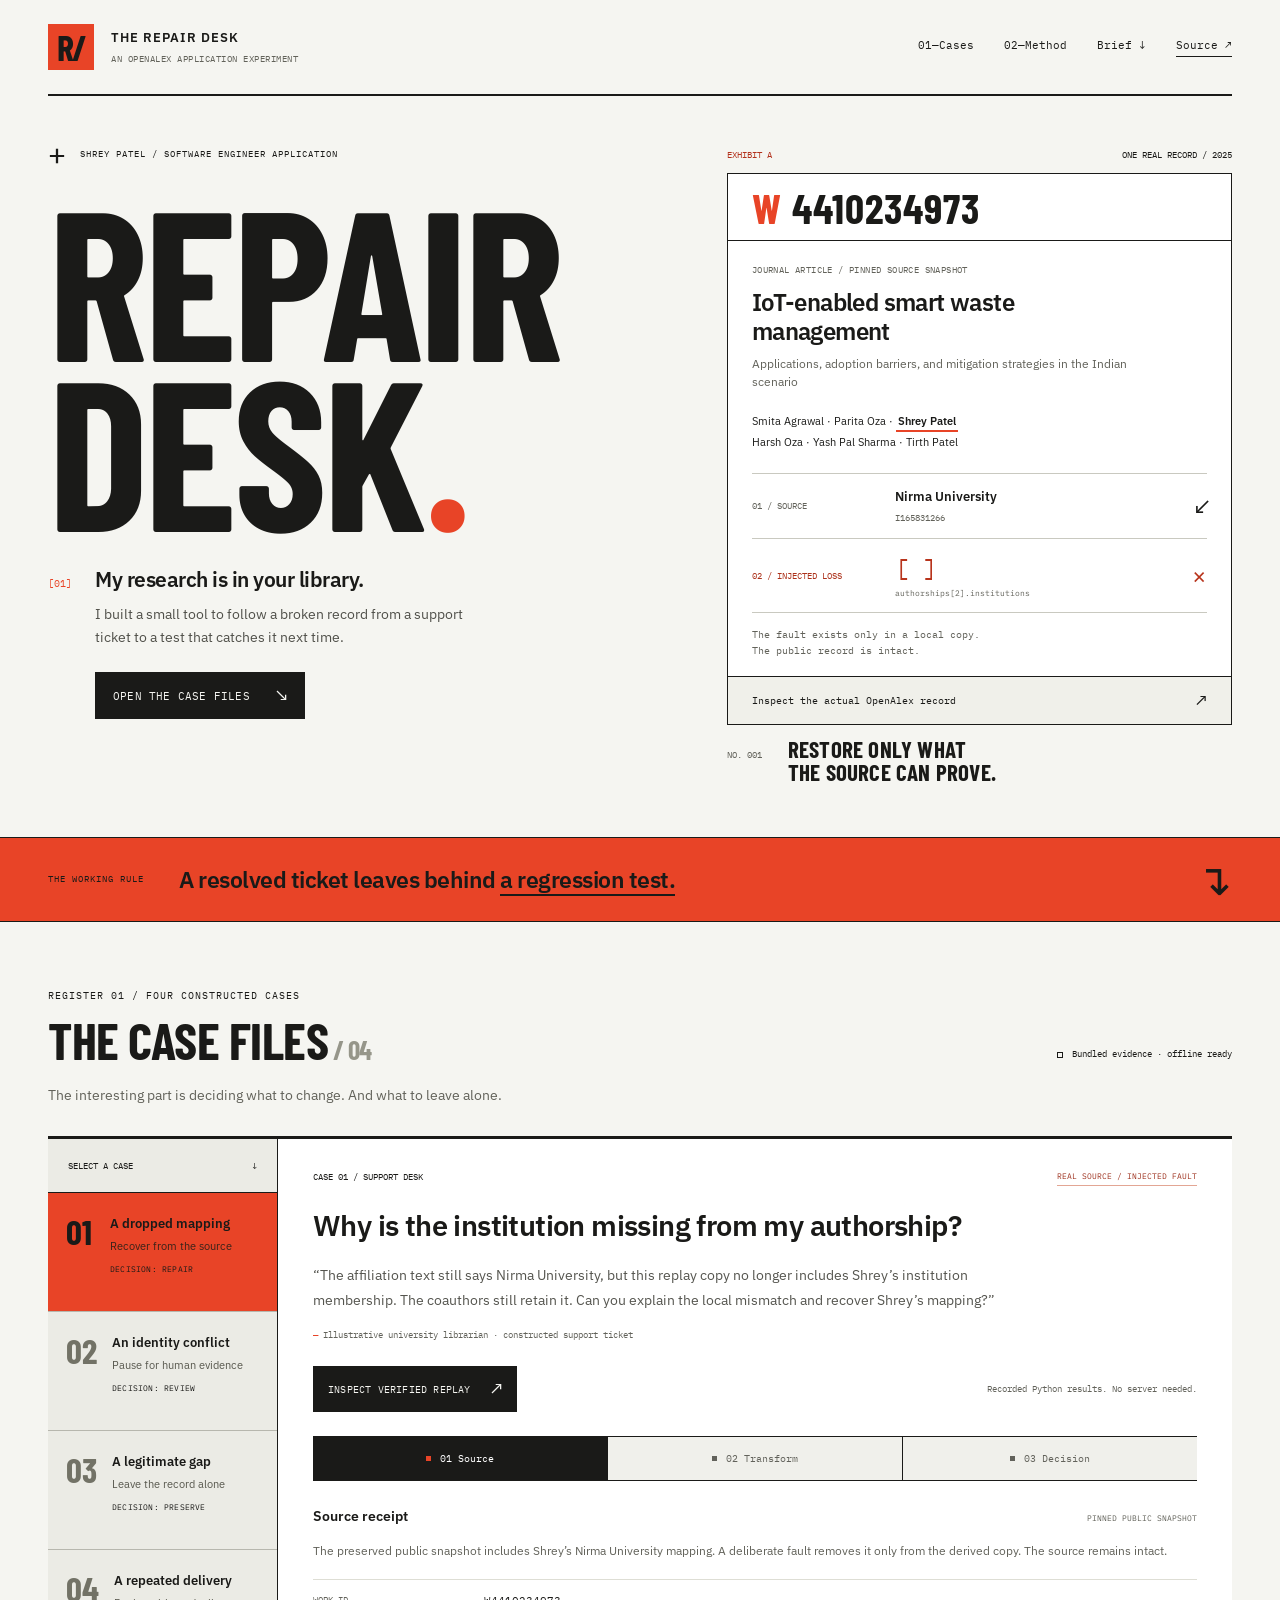
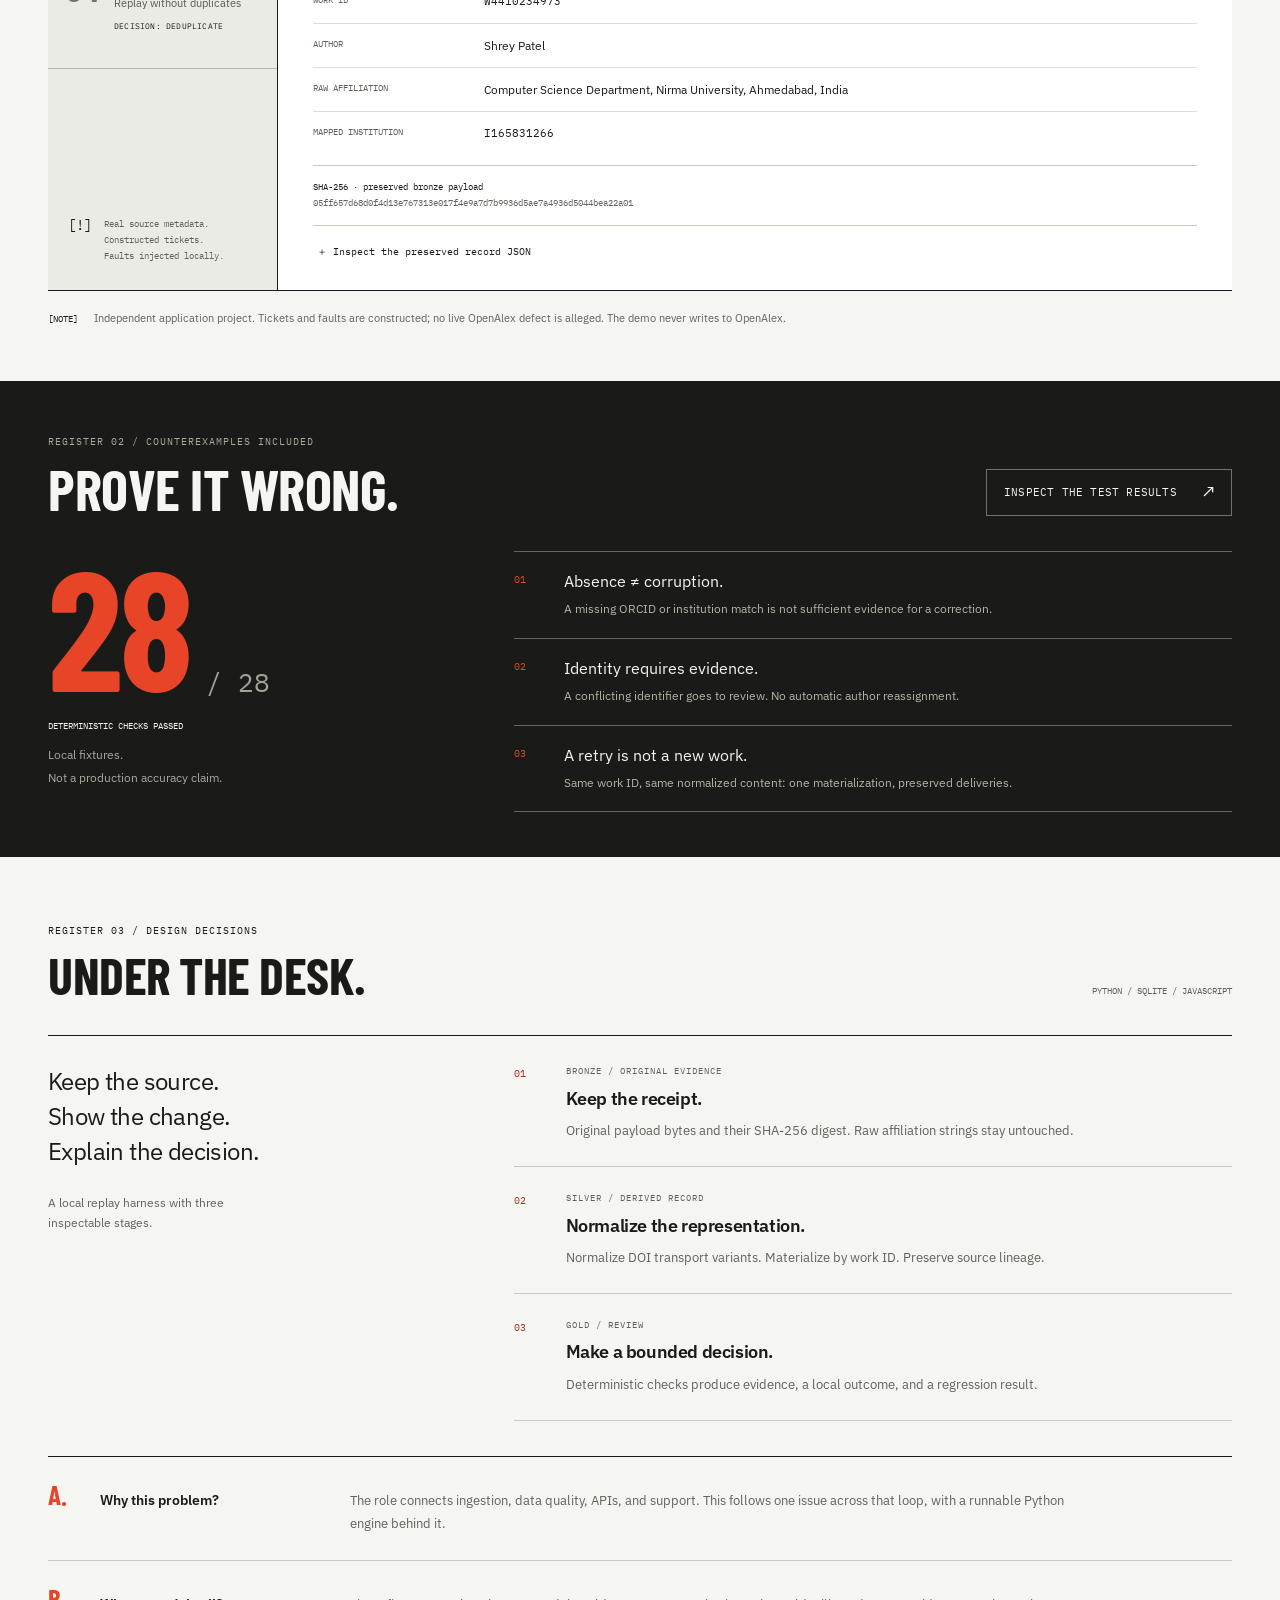
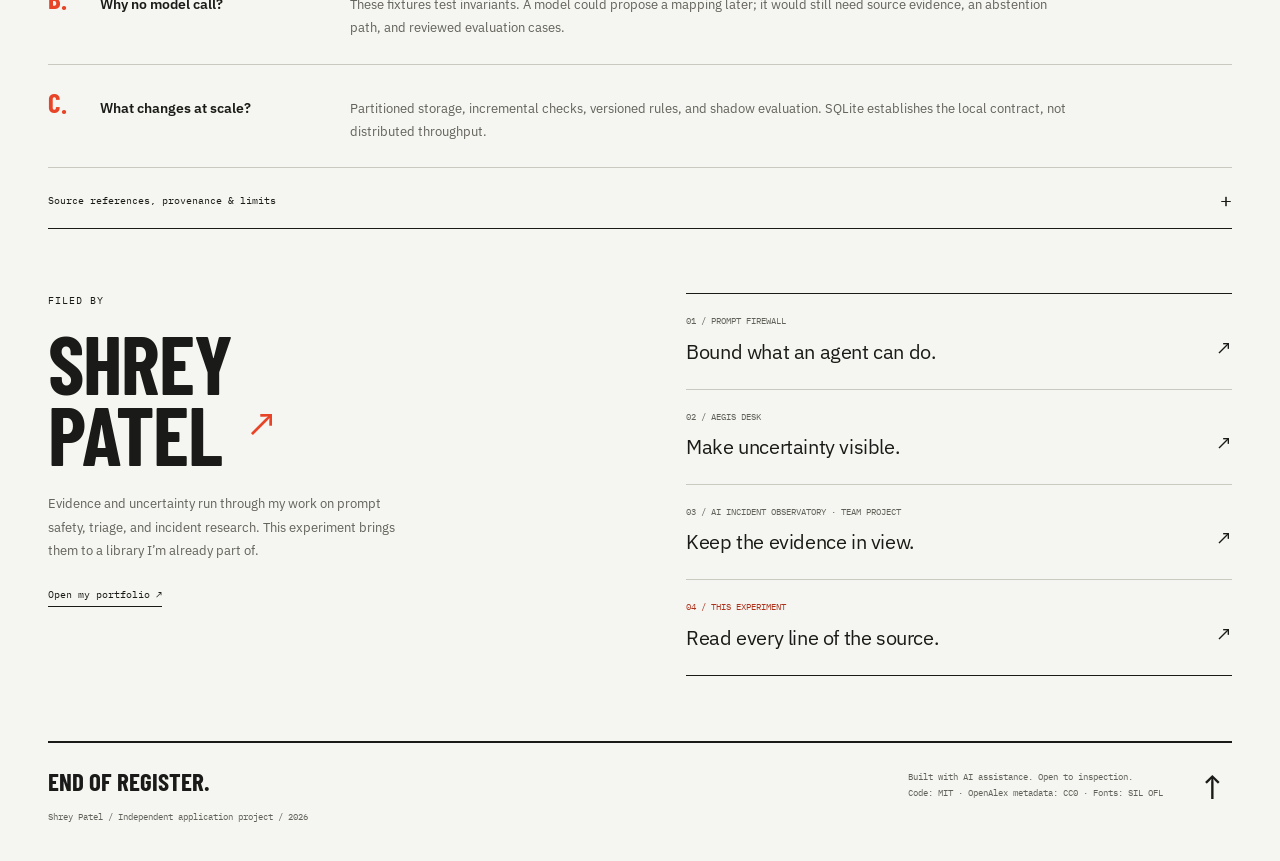
==== web/index.html @ 720b021b "Build Repair Desk application artifact with an archival register design" ====
<!doctype html>
<html lang="en">
<head>
  <meta charset="utf-8">
  <meta name="viewport" content="width=device-width,initial-scale=1">
  <meta name="theme-color" content="#E84427">
  <meta name="description" content="The Repair Desk. An independent OpenAlex experiment by Shrey Patel: one research record, four failure cases, and a regression left behind.">
  <title>The Repair Desk — Shrey Patel / OpenAlex</title>
  <link rel="icon" href="data:image/svg+xml,%3Csvg xmlns='http://www.w3.org/2000/svg' viewBox='0 0 64 64'%3E%3Crect width='64' height='64' fill='%23E84427'/%3E%3Cpath d='M14 12h22q14 0 14 13 0 9-8 12l11 15H39L25 32h10q4 0 4-6t-4-5H25v31H14z' fill='%23171716'/%3E%3C/svg%3E">
  <style>@font-face{font-family:'Barlow Condensed';font-style:normal;font-weight:700;font-display:swap;src:url([data-uri]) format('truetype');}
@font-face{font-family:'IBM Plex Mono';font-style:normal;font-weight:400;font-display:swap;src:url([data-uri]) format('truetype');}
@font-face{font-family:'IBM Plex Sans';font-style:normal;font-weight:400;font-display:swap;src:url([data-uri]) format('truetype');}
@font-face{font-family:'IBM Plex Sans';font-style:normal;font-weight:600;font-display:swap;src:url([data-uri]) format('truetype');}
/* barlowcondensed-OFL.txt
Copyright 2017 The Barlow Project Authors (https://github.com/jpt/barlow)

This Font Software is licensed under the SIL Open Font License, Version 1.1.
This license is copied below, and is also available with a FAQ at:
http://scripts.sil.org/OFL


-----------------------------------------------------------
SIL OPEN FONT LICENSE Version 1.1 - 26 February 2007
-----------------------------------------------------------

PREAMBLE
The goals of the Open Font License (OFL) are to stimulate worldwide
development of collaborative font projects, to support the font creation
efforts of academic and linguistic communities, and to provide a free and
open framework in which fonts may be shared and improved in partnership
with others.

The OFL allows the licensed fonts to be used, studied, modified and
redistributed freely as long as they are not sold by themselves. The
fonts, including any derivative works, can be bundled, embedded,
redistributed and/or sold with any software provided that any reserved
names are not used by derivative works. The fonts and derivatives,
however, cannot be released under any other type of license. The
requirement for fonts to remain under this license does not apply
to any document created using the fonts or their derivatives.

DEFINITIONS
"Font Software" refers to the set of files released by the Copyright
Holder(s) under this license and clearly marked as such. This may
include source files, build scripts and documentation.

"Reserved Font Name" refers to any names specified as such after the
copyright statement(s).

"Original Version" refers to the collection of Font Software components as
distributed by the Copyright Holder(s).

"Modified Version" refers to any derivative made by adding to, deleting,
or substituting -- in part or in whole -- any of the components of the
Original Version, by changing formats or by porting the Font Software to a
new environment.

"Author" refers to any designer, engineer, programmer, technical
writer or other person who contributed to the Font Software.

PERMISSION & CONDITIONS
Permission is hereby granted, free of charge, to any person obtaining
a copy of the Font Software, to use, study, copy, merge, embed, modify,
redistribute, and sell modified and unmodified copies of the Font
Software, subject to the following conditions:

1) Neither the Font Software nor any of its individual components,
in Original or Modified Versions, may be sold by itself.

2) Original or Modified Versions of the Font Software may be bundled,
redistributed and/or sold with any software, provided that each copy
contains the above copyright notice and this license. These can be
included either as stand-alone text files, human-readable headers or
in the appropriate machine-readable metadata fields within text or
binary files as long as those fields can be easily viewed by the user.

3) No Modified Version of the Font Software may use the Reserved Font
Name(s) unless explicit written permission is granted by the corresponding
Copyright Holder. This restriction only applies to the primary font name as
presented to the users.

4) The name(s) of the Copyright Holder(s) or the Author(s) of the Font
Software shall not be used to promote, endorse or advertise any
Modified Version, except to acknowledge the contribution(s) of the
Copyright Holder(s) and the Author(s) or with their explicit written
permission.

5) The Font Software, modified or unmodified, in part or in whole,
must be distributed entirely under this license, and must not be
distributed under any other license. The requirement for fonts to
remain under this license does not apply to any document created
using the Font Software.

TERMINATION
This license becomes null and void if any of the above conditions are
not met.

DISCLAIMER
THE FONT SOFTWARE IS PROVIDED "AS IS", WITHOUT WARRANTY OF ANY KIND,
EXPRESS OR IMPLIED, INCLUDING BUT NOT LIMITED TO ANY WARRANTIES OF
MERCHANTABILITY, FITNESS FOR A PARTICULAR PURPOSE AND NONINFRINGEMENT
OF COPYRIGHT, PATENT, TRADEMARK, OR OTHER RIGHT. IN NO EVENT SHALL THE
COPYRIGHT HOLDER BE LIABLE FOR ANY CLAIM, DAMAGES OR OTHER LIABILITY,
INCLUDING ANY GENERAL, SPECIAL, INDIRECT, INCIDENTAL, OR CONSEQUENTIAL
DAMAGES, WHETHER IN AN ACTION OF CONTRACT, TORT OR OTHERWISE, ARISING
FROM, OUT OF THE USE OR INABILITY TO USE THE FONT SOFTWARE OR FROM
OTHER DEALINGS IN THE FONT SOFTWARE.

*/
/* ibmplexmono-OFL.txt
Copyright © 2017 IBM Corp. with Reserved Font Name "Plex"

This Font Software is licensed under the SIL Open Font License, Version 1.1.

This license is copied below, and is also available with a FAQ at: http://scripts.sil.org/OFL


-----------------------------------------------------------
SIL OPEN FONT LICENSE Version 1.1 - 26 February 2007
-----------------------------------------------------------

PREAMBLE
The goals of the Open Font License (OFL) are to stimulate worldwide
development of collaborative font projects, to support the font creation
efforts of academic and linguistic communities, and to provide a free and
open framework in which fonts may be shared and improved in partnership
with others.

The OFL allows the licensed fonts to be used, studied, modified and
redistributed freely as long as they are not sold by themselves. The
fonts, including any derivative works, can be bundled, embedded,
redistributed and/or sold with any software provided that any reserved
names are not used by derivative works. The fonts and derivatives,
however, cannot be released under any other type of license. The
requirement for fonts to remain under this license does not apply
to any document created using the fonts or their derivatives.

DEFINITIONS
"Font Software" refers to the set of files released by the Copyright
Holder(s) under this license and clearly marked as such. This may
include source files, build scripts and documentation.

"Reserved Font Name" refers to any names specified as such after the
copyright statement(s).

"Original Version" refers to the collection of Font Software components as
distributed by the Copyright Holder(s).

"Modified Version" refers to any derivative made by adding to, deleting,
or substituting -- in part or in whole -- any of the components of the
Original Version, by changing formats or by porting the Font Software to a
new environment.

"Author" refers to any designer, engineer, programmer, technical
writer or other person who contributed to the Font Software.

PERMISSION & CONDITIONS
Permission is hereby granted, free of charge, to any person obtaining
a copy of the Font Software, to use, study, copy, merge, embed, modify,
redistribute, and sell modified and unmodified copies of the Font
Software, subject to the following conditions:

1) Neither the Font Software nor any of its individual components,
in Original or Modified Versions, may be sold by itself.

2) Original or Modified Versions of the Font Software may be bundled,
redistributed and/or sold with any software, provided that each copy
contains the above copyright notice and this license. These can be
included either as stand-alone text files, human-readable headers or
in the appropriate machine-readable metadata fields within text or
binary files as long as those fields can be easily viewed by the user.

3) No Modified Version of the Font Software may use the Reserved Font
Name(s) unless explicit written permission is granted by the corresponding
Copyright Holder. This restriction only applies to the primary font name as
presented to the users.

4) The name(s) of the Copyright Holder(s) or the Author(s) of the Font
Software shall not be used to promote, endorse or advertise any
Modified Version, except to acknowledge the contribution(s) of the
Copyright Holder(s) and the Author(s) or with their explicit written
permission.

5) The Font Software, modified or unmodified, in part or in whole,
must be distributed entirely under this license, and must not be
distributed under any other license. The requirement for fonts to
remain under this license does not apply to any document created
using the Font Software.

TERMINATION
This license becomes null and void if any of the above conditions are
not met.

DISCLAIMER
THE FONT SOFTWARE IS PROVIDED "AS IS", WITHOUT WARRANTY OF ANY KIND,
EXPRESS OR IMPLIED, INCLUDING BUT NOT LIMITED TO ANY WARRANTIES OF
MERCHANTABILITY, FITNESS FOR A PARTICULAR PURPOSE AND NONINFRINGEMENT
OF COPYRIGHT, PATENT, TRADEMARK, OR OTHER RIGHT. IN NO EVENT SHALL THE
COPYRIGHT HOLDER BE LIABLE FOR ANY CLAIM, DAMAGES OR OTHER LIABILITY,
INCLUDING ANY GENERAL, SPECIAL, INDIRECT, INCIDENTAL, OR CONSEQUENTIAL
DAMAGES, WHETHER IN AN ACTION OF CONTRACT, TORT OR OTHERWISE, ARISING
FROM, OUT OF THE USE OR INABILITY TO USE THE FONT SOFTWARE OR FROM
OTHER DEALINGS IN THE FONT SOFTWARE.

*/
/* ibmplexsans-OFL.txt
Copyright © 2017 IBM Corp. with Reserved Font Name "Plex"

This Font Software is licensed under the SIL Open Font License, Version 1.1.

This license is copied below, and is also available with a FAQ at: http://scripts.sil.org/OFL


-----------------------------------------------------------
SIL OPEN FONT LICENSE Version 1.1 - 26 February 2007
-----------------------------------------------------------

PREAMBLE
The goals of the Open Font License (OFL) are to stimulate worldwide
development of collaborative font projects, to support the font creation
efforts of academic and linguistic communities, and to provide a free and
open framework in which fonts may be shared and improved in partnership
with others.

The OFL allows the licensed fonts to be used, studied, modified and
redistributed freely as long as they are not sold by themselves. The
fonts, including any derivative works, can be bundled, embedded,
redistributed and/or sold with any software provided that any reserved
names are not used by derivative works. The fonts and derivatives,
however, cannot be released under any other type of license. The
requirement for fonts to remain under this license does not apply
to any document created using the fonts or their derivatives.

DEFINITIONS
"Font Software" refers to the set of files released by the Copyright
Holder(s) under this license and clearly marked as such. This may
include source files, build scripts and documentation.

"Reserved Font Name" refers to any names specified as such after the
copyright statement(s).

"Original Version" refers to the collection of Font Software components as
distributed by the Copyright Holder(s).

"Modified Version" refers to any derivative made by adding to, deleting,
or substituting -- in part or in whole -- any of the components of the
Original Version, by changing formats or by porting the Font Software to a
new environment.

"Author" refers to any designer, engineer, programmer, technical
writer or other person who contributed to the Font Software.

PERMISSION & CONDITIONS
Permission is hereby granted, free of charge, to any person obtaining
a copy of the Font Software, to use, study, copy, merge, embed, modify,
redistribute, and sell modified and unmodified copies of the Font
Software, subject to the following conditions:

1) Neither the Font Software nor any of its individual components,
in Original or Modified Versions, may be sold by itself.

2) Original or Modified Versions of the Font Software may be bundled,
redistributed and/or sold with any software, provided that each copy
contains the above copyright notice and this license. These can be
included either as stand-alone text files, human-readable headers or
in the appropriate machine-readable metadata fields within text or
binary files as long as those fields can be easily viewed by the user.

3) No Modified Version of the Font Software may use the Reserved Font
Name(s) unless explicit written permission is granted by the corresponding
Copyright Holder. This restriction only applies to the primary font name as
presented to the users.

4) The name(s) of the Copyright Holder(s) or the Author(s) of the Font
Software shall not be used to promote, endorse or advertise any
Modified Version, except to acknowledge the contribution(s) of the
Copyright Holder(s) and the Author(s) or with their explicit written
permission.

5) The Font Software, modified or unmodified, in part or in whole,
must be distributed entirely under this license, and must not be
distributed under any other license. The requirement for fonts to
remain under this license does not apply to any document created
using the Font Software.

TERMINATION
This license becomes null and void if any of the above conditions are
not met.

DISCLAIMER
THE FONT SOFTWARE IS PROVIDED "AS IS", WITHOUT WARRANTY OF ANY KIND,
EXPRESS OR IMPLIED, INCLUDING BUT NOT LIMITED TO ANY WARRANTIES OF
MERCHANTABILITY, FITNESS FOR A PARTICULAR PURPOSE AND NONINFRINGEMENT
OF COPYRIGHT, PATENT, TRADEMARK, OR OTHER RIGHT. IN NO EVENT SHALL THE
COPYRIGHT HOLDER BE LIABLE FOR ANY CLAIM, DAMAGES OR OTHER LIABILITY,
INCLUDING ANY GENERAL, SPECIAL, INDIRECT, INCIDENTAL, OR CONSEQUENTIAL
DAMAGES, WHETHER IN AN ACTION OF CONTRACT, TORT OR OTHERWISE, ARISING
FROM, OUT OF THE USE OR INABILITY TO USE THE FONT SOFTWARE OR FROM
OTHER DEALINGS IN THE FONT SOFTWARE.

*/
:root{--paper:#f5f5f1;--ink:#1a1a18;--muted:#62625a;--line:#c9c9c0;--accent:#e84427;--sans:'IBM Plex Sans',Arial,sans-serif;--display:'Barlow Condensed','Arial Narrow',Impact,sans-serif;--mono:'IBM Plex Mono',monospace}*{box-sizing:border-box}html{scroll-behavior:smooth;scroll-padding-top:24px}body{margin:0;background:var(--paper);color:var(--ink);font:14px/1.6 var(--sans);-webkit-font-smoothing:antialiased}button,input,textarea{font:inherit}button{cursor:pointer}button:disabled{cursor:wait;opacity:.65}a{color:inherit;text-decoration:none}a:hover{text-decoration:underline;text-underline-offset:4px}button:focus-visible,a:focus-visible,summary:focus-visible{outline:3px solid var(--accent);outline-offset:5px}.wrap{width:calc(100% - 96px);max-width:1320px;margin:auto}.skip{position:fixed;top:-80px;left:20px;z-index:100;background:var(--ink);color:white;padding:16px}.skip:focus{top:10px}
.masthead{height:96px;border-bottom:2px solid var(--ink);display:flex;align-items:center;justify-content:space-between;gap:25px}.brand{display:flex;gap:17px;align-items:center;font:600 13px var(--sans);letter-spacing:1px}.brand:hover{text-decoration:none}.brand-mark{display:flex;width:46px;height:46px;background:var(--accent);align-items:center;justify-content:center;font:700 36px/.8 var(--display);letter-spacing:-2px}.brand small{font:9px/1.5 var(--mono);display:block;letter-spacing:.5px;margin-top:6px;color:var(--muted)}.masthead nav{display:flex;gap:30px;font:11px var(--mono)}.masthead nav a:last-child{border-bottom:1px solid var(--ink);padding-bottom:4px}.eyebrow{font:10px/1.6 var(--mono);letter-spacing:1px;margin:0 0 18px}.hero{display:grid;grid-template-columns:1.18fr 1fr;gap:7%;padding-top:43px;padding-bottom:54px;align-items:start}.hero-kicker{display:flex;align-items:center;gap:13px;font-size:9px;margin-bottom:23px}.registration{font:30px/1 var(--mono)}.hero h1{font:700 clamp(130px,16.6vw,224px)/.8 var(--display);letter-spacing:-4px;margin:0 0 34px}.hero h1>span{color:var(--accent)}.hero-caption{display:flex;align-items:baseline;gap:17px;margin-bottom:23px;max-width:470px}.caption-index{font:10px var(--mono);color:var(--accent);flex:0 0 30px}.hero-caption h2{font:600 21px/1.3 var(--sans);letter-spacing:-.5px;margin:0 0 10px}.hero-caption p{font-size:14px;line-height:1.65;margin:0;max-width:400px;color:#50504a}.button{display:inline-flex;align-items:center;justify-content:space-between;gap:26px;border:1px solid var(--ink);border-radius:0;padding:13px 17px;min-height:46px;font:11px/1.5 var(--mono);text-transform:uppercase;letter-spacing:.2px;color:var(--ink);background:transparent}.button>span{font-size:19px;line-height:1}.button:hover{text-decoration:none;background:var(--accent);border-color:var(--accent);color:var(--ink)}.button.primary{background:var(--ink);color:var(--paper)}.button.primary:hover{background:var(--accent);color:var(--ink)}.hero-copy>.button{margin-left:47px}.research-scene{padding-top:10px}.exhibit-caption{display:flex;justify-content:space-between;font:9px var(--mono);margin-bottom:13px;gap:15px}.exhibit-caption span:first-child{color:#b2311c}.library-card{border:1px solid var(--ink);background:#fff;padding:0 24px}.catalog-id{display:flex;align-items:baseline;border-bottom:1px solid var(--ink);margin:0 -24px 21px;padding:12px 24px;gap:10px;position:relative;font:700 42px/1 var(--display);letter-spacing:1px}.catalog-prefix{color:var(--accent)}.index-lines{display:none}.record-type{font:9px/1.7 var(--mono);letter-spacing:.4px;color:var(--muted);margin:0 0 11px}.library-card h2{font:600 24px/1.2 var(--sans);letter-spacing:-.6px;max-width:380px;margin:0 0 9px}.record-subtitle{font-size:12px;color:var(--muted);line-height:1.5;margin:0 0 20px;max-width:375px}.byline{font-size:11px;line-height:1.9;margin-bottom:20px}.byline mark{background:transparent;color:var(--ink);border-bottom:2px solid var(--accent);padding:0 2px 2px;font-weight:600;white-space:nowrap}.record-evidence{border-top:1px solid var(--line)}.ledger-row{display:grid;grid-template-columns:135px 1fr 15px;align-items:center;padding:13px 0;border-bottom:1px solid var(--line);gap:8px}.ledger-row>span{font:9px/1.5 var(--mono);color:var(--muted)}.ledger-row p{margin:0;font-size:13px;font-weight:600}.ledger-row code{display:block;font:9px/1.5 var(--mono);color:var(--muted);margin-top:3px}.ledger-row b{font-size:24px;font-weight:400}.ledger-row.fault{color:#b8341c}.ledger-row.fault>span{color:#ac311a}.ledger-row.fault p{font:24px var(--mono)}.ledger-row.fault code{font-size:8px}.record-boundary{font:10px/1.6 var(--mono);margin:14px 0 17px;color:var(--muted)}.record-id{display:flex;justify-content:space-between;align-items:center;margin:0 -24px;padding:12px 24px;border-top:1px solid var(--ink);font:10px var(--mono);background:#f0f0ea;gap:16px}.record-id>span{font-size:18px}.record-id:hover{background:var(--accent);text-decoration:none}.exhibit-foot{display:flex;gap:26px;padding-top:13px;align-items:baseline}.exhibit-foot>span{font:9px var(--mono);color:var(--muted)}.exhibit-foot p{margin:0;font:700 23px/.98 var(--display);text-transform:uppercase;letter-spacing:.2px}.principle-bar{background:var(--accent);border-top:1px solid var(--ink);border-bottom:1px solid var(--ink)}.principle-bar .wrap{display:flex;align-items:center;min-height:83px;gap:35px}.principle-bar .eyebrow{margin:0;font-size:9px;white-space:nowrap}.principle-bar p{font:600 23px/1.3 var(--sans);letter-spacing:-.5px;margin:0}.principle-bar strong{font-weight:600;border-bottom:2px solid var(--ink)}.rule-arrow{font-size:43px;line-height:1;margin-left:auto}
.work-section{padding:66px 0 53px}.section-heading{display:flex;justify-content:space-between;align-items:flex-end;gap:20px}.section-heading .eyebrow{margin-bottom:11px}.section-heading h2{font:700 52px/.96 var(--display);letter-spacing:-.5px;margin:0}.section-heading h2>span{font-size:27px;color:#96968a;white-space:nowrap}.section-intro{color:var(--muted);font-size:14px;margin:19px 0 30px}.mode-pill{font:9px/1.4 var(--mono);padding-bottom:4px;display:flex;align-items:center;gap:9px}.mode-pill>span{width:6px;height:6px;border:1px solid var(--ink);display:inline-block}.mode-pill.live>span{background:var(--ink)}.desk{display:grid;grid-template-columns:230px 1fr;border-top:3px solid var(--ink);border-bottom:1px solid var(--ink);background:#fff;min-height:740px}.case-sidebar{border-right:1px solid var(--ink);background:#ebebe5;display:flex;flex-direction:column}.sidebar-label{display:flex;justify-content:space-between;padding:21px 20px;border-bottom:1px solid var(--ink);font:9px var(--mono)}.case-button{border:0;border-bottom:1px solid #b7b7ae;border-radius:0;display:flex;gap:15px;text-align:left;padding:22px 18px 21px;width:100%;background:transparent;color:var(--ink);min-height:119px}.case-button:hover{background:#dddcd1}.case-button.selected{background:var(--accent)}.case-num{font:700 35px/.9 var(--display);color:#727266;padding-top:1px;min-width:29px}.case-button.selected .case-num{color:var(--ink)}.case-button strong{font-size:13px;font-weight:600;display:block;line-height:1.35;margin-bottom:5px}.case-button small{font-size:11px;line-height:1.5;display:block;color:#58584e;margin-bottom:10px}.case-button.selected small{color:#37231a}.case-tag{font:8px/1.4 var(--mono);letter-spacing:.2px;display:block}.sidebar-bottom{padding:25px 20px;display:flex;gap:12px;margin-top:auto}.sidebar-bottom p{font:9px/1.8 var(--mono);color:var(--muted);margin:0}.mini-icon{font:14px var(--mono)}.case-content{padding:31px 35px 30px;min-width:0}.case-topline{display:flex;justify-content:space-between;gap:16px;margin-bottom:23px}.file-label{font:9px/1.5 var(--mono)}.synthetic-label{font:8px/1.5 var(--mono);color:#9e321f;text-align:right;border-bottom:1px solid #e3a694;padding-bottom:3px}.ticket-title{font:600 29px/1.16 var(--sans);letter-spacing:-.6px;max-width:740px;margin:0 0 20px}.ticket-body{font-size:14px;color:#55554f;line-height:1.75;margin:0 0 16px;max-width:740px}.ticket-persona{font:9px/1.6 var(--mono);color:var(--muted)}.ticket-persona:before{content:'— ';color:var(--accent)}.action-row{display:flex;justify-content:space-between;align-items:center;gap:22px;padding:24px 0}.case-hint{font:9px/1.65 var(--mono);color:var(--muted);max-width:235px;text-align:right}.action-row .button{font-size:10px;padding:12px 14px;gap:20px}.trace-nav{display:flex;border-top:1px solid var(--ink);border-bottom:1px solid var(--ink);margin:0 0 24px}.trace-tab{flex:1;display:flex;gap:9px;align-items:center;justify-content:center;padding:15px 8px;border:0;border-right:1px solid var(--ink);background:#f0f0eb;color:#62625b;font:10px var(--mono);white-space:nowrap}.trace-tab:last-child{border-right:0}.trace-tab.active{background:var(--ink);color:#fff}.trace-tab:hover:not(.active){background:#e3e3d9}.trace-tab .layer-dot{width:5px;height:5px;background:currentColor;display:inline-block}.trace-tab.active .layer-dot{background:var(--accent)}.panel-heading{display:flex;justify-content:space-between;align-items:baseline;gap:16px;margin:0 0 12px}.panel-heading h3{font-size:14px;font-weight:600;margin:0}.panel-heading span{font:8px var(--mono);color:var(--muted);text-align:right}.panel-copy{font-size:12px;line-height:1.8;color:var(--muted);margin:0 0 18px}.data-row{display:grid;grid-template-columns:155px 1fr;padding:12px 0;gap:16px;border-top:1px solid #deded5}.data-label{font:9px/1.7 var(--mono);color:var(--muted)}.data-value{font-size:12px;overflow-wrap:anywhere}.data-value.mono{font:11px/1.7 var(--mono)}.checksum{border-top:1px solid var(--line);border-bottom:1px solid var(--line);padding:13px 0;margin-top:10px;overflow-wrap:anywhere;color:var(--muted);font:9px/1.8 var(--mono)}.checksum strong{font-weight:400;color:var(--ink)}.evidence-details{font-size:12px;margin-top:17px}.evidence-details summary{font:10px/1.7 var(--mono);cursor:pointer;list-style-type:'＋ ';padding-left:4px}.evidence-details[open] summary{list-style-type:'− '}.json-code{font:11px/1.7 var(--mono);background:var(--ink);color:#eaeae0;max-height:330px;overflow:auto;white-space:pre-wrap;overflow-wrap:anywhere;padding:19px;margin:13px 0 0;tab-size:2}.status-card{border-top:1px solid var(--ink);border-bottom:1px solid var(--ink);border-left:5px solid var(--accent);background:#f0f0e9;padding:19px 21px;margin-bottom:24px}.status-card.review{border-left-style:double}.status-card.control{border-left-color:var(--ink)}.status-eyebrow{font:8px/1.5 var(--mono);color:var(--muted);display:block}.status-card h3{font:700 37px/1 var(--display);text-transform:uppercase;margin:10px 0 12px}.status-card p{font-size:12px;line-height:1.7;margin:0;color:#55554d}.replay-result{animation:reveal .2s ease-out}.change-table{width:100%;border-collapse:collapse;table-layout:fixed;margin:14px 0 16px}.change-table th{font:9px/1.5 var(--mono);text-align:left;padding:10px;border:1px solid var(--line);background:#e8e8df}.change-table td{vertical-align:top;font:10px/1.7 var(--mono);overflow-wrap:anywhere;white-space:pre-wrap;padding:12px 10px;border:1px solid var(--line)}.change-table th:first-child{width:28%}.change-table td:nth-child(2){background:#fae7e0}.change-table td:nth-child(3){background:#f3f3ed}.review-note{font-size:12px;line-height:1.8;border-left:3px solid var(--accent);padding-left:17px;color:var(--muted);margin:18px 0}.check-list{list-style:none;padding:0;margin:0}.check-list li{display:flex;gap:12px;font-size:12px;padding:11px 0;border-bottom:1px solid var(--line);align-items:baseline}.check-icon{font:13px var(--mono)}.check-icon.fail{color:#b2311c}.check-list small{font-size:11px;color:var(--muted);display:block;line-height:1.6;margin-top:4px}.result-actions{display:flex;gap:9px;margin-top:22px;flex-wrap:wrap}.result-actions .button{font-size:9px;padding:10px 12px;gap:14px;min-height:42px}.support-reply{border-top:1px dashed var(--ink);margin-top:23px;padding:20px 0 0;font-size:12px;line-height:1.8}.support-reply .eyebrow{font-size:9px;color:#b03621;margin-bottom:10px}.support-reply p{margin:0}.finding-evidence{margin-bottom:22px}.finding-evidence .data-row{margin-top:10px}.desk-footnote{display:flex;gap:16px;margin-top:18px;align-items:baseline;font-size:11px;color:var(--muted)}.desk-footnote>span{font:9px var(--mono);color:var(--ink)}.desk-footnote p{margin:0;max-width:920px;line-height:1.8}
.evaluation-section{background:var(--ink);color:var(--paper);padding:53px 0 45px}.evaluation-section .button{color:var(--paper);border-color:#72726b}.evaluation-section .button:hover{color:var(--ink);border-color:var(--accent)}.evaluation-section .eyebrow{color:#aaa99c}.evaluation-section h2{font-size:57px}.evaluation-grid{display:grid;grid-template-columns:1fr 2fr;gap:9%;margin-top:35px}.test-score>div{display:flex;align-items:baseline;gap:15px}.test-score strong{font:700 170px/.87 var(--display);letter-spacing:-3px;color:var(--accent)}.test-score>div>span{font:400 26px var(--mono);color:#a2a296}.test-score p{font:9px/1.6 var(--mono);margin:20px 0 10px}.micro-label{font-size:12px;line-height:1.7;color:#aaa99c}.assertion-register{border-top:1px solid #64645b}.test-principle{display:grid;grid-template-columns:30px 1fr;gap:0 20px;padding:18px 0;border-bottom:1px solid #64645b}.test-principle>span{grid-row:1/3;font:10px var(--mono);color:var(--accent);padding-top:3px}.test-principle h3{grid-column:2;font-size:16px;line-height:1.4;font-weight:400;margin:0 0 7px}.test-principle p{grid-column:2;margin:0;color:#b4b4a9;font-size:12px;line-height:1.7}.evaluation-details{border-top:1px solid #64645b;margin-top:30px;padding-top:20px}.evaluation-details>p{font-size:12px;color:#b4b4a9;max-width:750px}.evaluation-details .check-list{display:grid;grid-template-columns:1fr 1fr;gap:0 32px}.evaluation-details .check-list li{border-bottom-color:#56564d}.evaluation-details .check-list small{color:#aaa99c}.evaluation-details .check-icon{color:var(--accent)}
.notes-section{padding-top:66px}.tech-label{font:9px var(--mono);margin-bottom:4px;color:var(--muted)}.method-layout{display:grid;grid-template-columns:1fr 2fr;gap:9%;border-top:1px solid var(--ink);margin-top:35px;padding-top:28px}.method-intro{font-size:24px;line-height:1.45;letter-spacing:-.6px;margin:0}.method-intro small{display:block;margin-top:24px;font-size:12px;line-height:1.7;letter-spacing:0;color:var(--muted);max-width:230px}.architecture>div{padding:0 0 24px 52px;position:relative;border-bottom:1px solid var(--line);margin-bottom:24px}.architecture>div:last-child{margin-bottom:0}.architecture .layer-dot{position:absolute;left:0;top:3px;font:10px var(--mono);color:#a13320}.architecture .eyebrow{font-size:9px;margin-bottom:8px;color:var(--muted)}.architecture h3{font-size:18px;font-weight:600;letter-spacing:-.4px;margin:0 0 10px;line-height:1.3}.architecture p:last-child{font-size:13px;line-height:1.7;color:var(--muted);margin:0;max-width:560px}.decision-grid{margin:35px 0 0;border-top:1px solid var(--ink)}.decision-grid article{display:grid;grid-template-columns:32px 230px 1fr;gap:20px;border-bottom:1px solid var(--line);padding:24px 0;align-items:baseline}.decision-number{font:700 27px/1 var(--display);color:var(--accent)}.decision-grid h3{font-size:14px;margin:0;font-weight:600}.decision-grid p{font-size:13px;line-height:1.8;color:var(--muted);margin:0;max-width:730px}.source-details{border-bottom:1px solid var(--ink);margin-top:6px}.source-details summary{display:flex;justify-content:space-between;padding:20px 0;cursor:pointer;list-style:none;font:10px var(--mono);gap:20px}.source-details summary::-webkit-details-marker{display:none}.source-details summary span{font-size:20px;line-height:.7}.source-details[open] summary span{transform:rotate(45deg)}#source-notes{font-size:12px;line-height:1.9;max-width:900px;color:var(--muted);padding-bottom:20px}#source-notes a{text-decoration:underline;text-underline-offset:3px}#source-notes li{margin:7px 0}.personal-section{display:grid;grid-template-columns:1fr 1.1fr;gap:12%;padding:64px 0 65px}.personal-letter .eyebrow{margin-bottom:18px}.personal-letter h2{font:700 82px/.86 var(--display);letter-spacing:-1px;margin:0 0 24px}.personal-letter h2>span{font:40px var(--sans);vertical-align:top;display:inline-block;margin-left:24px;color:var(--accent)}.personal-letter>p:not(.eyebrow){font-size:13px;line-height:1.8;color:var(--muted);max-width:360px;margin:0 0 20px}.personal-letter>a{font:10px var(--mono);border-bottom:1px solid var(--ink);padding-bottom:5px}.personal-links{border-top:1px solid var(--ink)}.personal-links a{display:block;padding:20px 30px 23px 0;border-bottom:1px solid var(--line);position:relative}.personal-links small{display:block;font:9px/1.6 var(--mono);color:var(--muted);margin-bottom:9px}.personal-links span{font-size:20px;letter-spacing:-.4px;line-height:1.4}.personal-links b{position:absolute;right:0;bottom:25px;font-weight:400;font-size:20px}.personal-links .source-repo-link{border-bottom:1px solid var(--ink)}.source-repo-link small{color:#ac321c}footer{border-top:2px solid var(--ink);padding:26px 0 35px;display:flex;align-items:flex-start;gap:30px}footer strong{font:700 25px/1 var(--display);display:block;margin-bottom:10px}footer span,footer p{font:9px/1.8 var(--mono);color:var(--muted);margin:0}footer p{margin-left:auto}footer>a{font:35px/1 var(--sans);padding:0 5px}.toast{position:fixed;bottom:24px;left:50%;transform:translate(-50%,25px);opacity:0;padding:15px 20px;background:var(--accent);color:var(--ink);font:11px/1.5 var(--mono);border:1px solid var(--ink);max-width:90vw;pointer-events:none;z-index:99;transition:.2s}.toast.visible{opacity:1;transform:translate(-50%,0)}@keyframes reveal{from{opacity:0;transform:translateY(3px)}to{opacity:1;transform:translateY(0)}}
@media(max-width:1100px){.wrap{width:calc(100% - 64px)}.hero{gap:5%;grid-template-columns:1.05fr 1fr}.hero h1{font-size:17vw}.hero-caption h2{font-size:19px}.hero-kicker{font-size:8px;gap:10px}.hero-caption{gap:12px}.caption-index{flex-basis:23px}.hero-copy>.button{margin-left:35px}.library-card{padding:0 20px}.catalog-id{font-size:37px;padding:12px 20px;margin-left:-20px;margin-right:-20px}.library-card h2{font-size:22px}.record-type{font-size:8px}.ledger-row{grid-template-columns:105px 1fr 10px}.ledger-row>span{font-size:8px}.record-id{margin-left:-20px;margin-right:-20px;padding:12px 20px;font-size:9px}.record-boundary{font-size:9px}.byline{font-size:10px}.principle-bar p{font-size:20px}.principle-bar .wrap{gap:24px}.desk{grid-template-columns:205px 1fr}.case-button{padding:21px 15px;gap:11px}.case-num{font-size:31px}.case-button strong{font-size:12px}.case-button small{font-size:10px}.case-content{padding:26px}.ticket-title{font-size:26px}.section-heading h2{font-size:47px}.test-score strong{font-size:150px}.decision-grid article{grid-template-columns:30px 190px 1fr}.personal-section{gap:8%}}
@media(max-width:850px){.wrap{width:calc(100% - 40px)}.masthead{height:85px}.masthead nav{gap:16px;font-size:10px}.brand{font-size:11px;gap:11px}.brand small{font-size:7px}.brand-mark{width:40px;height:40px;font-size:32px}.hero{gap:5%;padding-top:35px}.hero-kicker{font-size:7px;letter-spacing:.3px}.hero h1{font-size:17.3vw;letter-spacing:-2px}.hero-caption{display:block}.caption-index{display:none}.hero-caption h2{font-size:19px}.hero-caption p{font-size:13px}.hero-copy>.button{margin-left:0}.exhibit-caption{font-size:8px}.library-card{padding:0 16px}.catalog-id{margin:0 -16px 16px;padding:12px 16px;font-size:32px}.library-card h2{font-size:20px}.record-type{font-size:7px}.record-subtitle{font-size:11px}.byline{font-size:9px;margin-bottom:14px}.ledger-row{grid-template-columns:89px 1fr 10px;gap:5px;padding:11px 0}.ledger-row p{font-size:11px}.ledger-row>span{font-size:7px}.ledger-row code{font-size:8px}.ledger-row.fault code{font-size:7px}.record-boundary{font-size:8px}.record-id{margin:0 -16px;padding:12px 16px;font-size:8px}.exhibit-foot p{font-size:20px}.principle-bar .wrap{min-height:77px;gap:20px}.principle-bar p{font-size:18px}.principle-bar .eyebrow{font-size:8px;max-width:80px;white-space:normal}.work-section{padding-top:44px}.section-heading h2{font-size:42px}.section-heading .eyebrow{font-size:9px}.section-heading{align-items:flex-start}.mode-pill{font-size:8px;max-width:180px;margin-top:28px}.desk{grid-template-columns:177px 1fr}.case-content{padding:23px 19px}.case-button{padding:20px 12px;gap:9px}.case-num{font-size:27px;min-width:22px}.case-button strong{font-size:11px}.case-button small{font-size:10px}.case-tag{font-size:7px}.sidebar-label{padding:20px 14px;font-size:8px}.sidebar-bottom{padding:20px 14px;gap:8px}.sidebar-bottom p{font-size:8px}.ticket-title{font-size:24px}.ticket-body{font-size:13px}.file-label{font-size:8px}.synthetic-label{font-size:7px;max-width:160px}.ticket-persona{font-size:8px}.case-hint{font-size:8px;max-width:150px}.action-row{gap:12px}.action-row .button{font-size:9px;padding:11px 12px;gap:11px}.trace-tab{font-size:9px;padding:14px 5px;gap:7px}.data-row{grid-template-columns:118px 1fr;gap:10px}.data-label{font-size:8px}.panel-heading h3{font-size:13px}.panel-heading span{font-size:7px}.data-value{font-size:11px}.data-value.mono{font-size:10px}.test-score strong{font-size:138px}.test-score>div>span{font-size:21px}.test-score p{font-size:8px}.test-principle{gap:0 10px;grid-template-columns:25px 1fr;padding:15px 0}.test-principle h3{font-size:15px}.test-principle p{font-size:12px}.method-intro{font-size:21px}.architecture>div{padding-left:35px}.method-layout{gap:6%}.architecture p:last-child{font-size:12px}.decision-grid article{grid-template-columns:25px 157px 1fr;gap:15px}.decision-grid h3{font-size:13px}.decision-grid p{font-size:12px}.personal-letter h2{font-size:70px}.personal-links span{font-size:18px}.personal-links small{font-size:8px}.personal-section{gap:6%}footer{gap:20px}footer span,footer p{font-size:8px}}
@media(max-width:640px){.wrap{width:calc(100% - 36px)}.masthead{height:77px;gap:10px}.brand{font-size:10px;gap:10px;letter-spacing:.5px}.brand small{font-size:6px;letter-spacing:.1px}.brand-mark{width:35px;height:36px;font-size:29px}.masthead nav a:not(:last-child){display:none}.hero{display:block;padding-top:26px;padding-bottom:33px}.hero-kicker{font-size:8px;letter-spacing:.25px;margin-bottom:20px}.registration{font-size:24px}.hero h1{font-size:clamp(132px,36vw,220px);line-height:.8;letter-spacing:-2px;margin-bottom:29px}.hero-caption{max-width:420px;margin-bottom:22px}.hero-caption h2{font-size:22px}.hero-caption p{font-size:14px;line-height:1.75;max-width:390px}.hero-copy>.button{font-size:10px}.research-scene{margin-top:39px;padding-top:0}.exhibit-caption{font-size:8px;margin-bottom:13px}.library-card{padding:0 20px}.catalog-id{margin:0 -20px 19px;padding:13px 20px;font-size:43px}.library-card h2{font-size:24px;max-width:350px}.record-type{font-size:8px}.record-subtitle{font-size:12px;line-height:1.7;max-width:340px}.byline{font-size:10px;line-height:2;margin-bottom:20px}.ledger-row{grid-template-columns:110px 1fr 16px;padding:13px 0}.ledger-row>span{font-size:8px}.ledger-row p{font-size:13px}.ledger-row code{font-size:9px}.ledger-row.fault code{font-size:7px}.record-boundary{font-size:9px;line-height:1.8}.record-id{margin:0 -20px;padding:13px 20px;font-size:9px}.exhibit-foot{gap:25px;padding-top:15px}.exhibit-foot p{font-size:23px}.principle-bar .wrap{display:block;padding:18px 0 21px;position:relative}.principle-bar .eyebrow{font-size:8px;max-width:none;margin-bottom:10px}.principle-bar p{font-size:20px;line-height:1.4;max-width:290px}.rule-arrow{position:absolute;right:0;bottom:21px;font-size:33px}.work-section{padding-top:37px;padding-bottom:32px}.section-heading{display:block}.section-heading h2{font-size:43px}.section-heading h2>span{font-size:24px}.section-heading .eyebrow{font-size:8px;margin-bottom:13px}.mode-pill{font-size:8px;max-width:none;margin-top:17px;padding:0}.section-intro{font-size:13px;line-height:1.8;margin:17px 0 24px}.desk{display:block;min-height:0;border-top:2px solid var(--ink)}.case-sidebar{border-right:0;border-bottom:1px solid var(--ink)}.sidebar-label{font-size:8px;padding:12px 14px}.case-sidebar #case-list{display:grid;grid-template-columns:1fr 1fr}.case-button{padding:17px 13px;gap:10px;min-height:123px}.case-button:nth-child(odd){border-right:1px solid #b7b7ae}.case-button:nth-child(n+3){border-bottom:0}.case-button strong{font-size:11px;line-height:1.4}.case-button small{font-size:9px;line-height:1.5;margin:5px 0 9px}.case-tag{font-size:7px;letter-spacing:0}.case-num{font-size:30px;min-width:22px}.sidebar-bottom{display:none}.case-content{padding:23px 17px}.case-topline{margin-bottom:20px;gap:12px}.file-label{font-size:7px}.synthetic-label{font-size:7px;max-width:160px}.ticket-title{font-size:24px;line-height:1.2;margin-bottom:16px}.ticket-body{font-size:13px;line-height:1.85}.ticket-persona{font-size:8px}.action-row{padding:21px 0;gap:12px}.action-row .button{font-size:8px;gap:11px;padding:12px 10px;max-width:190px;min-height:45px}.case-hint{font-size:7px;max-width:125px}.trace-tab{font-size:8px;padding:14px 2px;gap:5px}.trace-tab .layer-dot{width:4px;height:4px}.trace-nav{margin-bottom:21px}.panel-heading{gap:12px;align-items:flex-start}.panel-heading h3{font-size:13px}.panel-heading span{font-size:7px;line-height:1.6;max-width:116px}.panel-copy{font-size:12px;line-height:1.8}.data-row{grid-template-columns:98px 1fr;gap:12px;padding:12px 0}.data-label{font-size:8px;line-height:1.9}.data-value{font-size:11px}.data-value.mono{font-size:9px}.checksum{font-size:8px;line-height:1.9}.evidence-details summary{font-size:9px}.json-code{font-size:9px;padding:13px}.status-card{padding:16px}.status-eyebrow{font-size:7px}.status-card h3{font-size:32px;margin:9px 0 11px}.check-list li{font-size:11px}.check-list small{font-size:10px}.result-actions{gap:7px}.result-actions .button{font-size:8px;padding:10px;gap:8px}.support-reply{font-size:12px}.support-reply .eyebrow{font-size:8px}.desk-footnote{gap:9px}.desk-footnote p{font-size:9px;line-height:1.8}.desk-footnote>span{font-size:7px}.change-table td{font-size:8px;padding:9px 7px}.change-table th{font-size:7px;padding:8px 7px}.review-note{font-size:11px;padding-left:12px}.evaluation-section{padding:37px 0 32px}.evaluation-section h2{font-size:45px}.evaluation-section .section-heading .button{font-size:9px;margin-top:23px;min-height:43px;padding:11px 13px}.evaluation-grid{display:block;margin-top:30px}.test-score{display:grid;grid-template-columns:1.15fr 1fr;align-items:end;gap:0 20px;padding-bottom:25px}.test-score>div{grid-row:1/3;gap:10px}.test-score strong{font-size:139px}.test-score>div>span{font-size:18px}.test-score p{font-size:7px;margin:0 0 10px;grid-column:2;line-height:1.8}.micro-label{font-size:10px;grid-column:2;align-self:start}.test-principle{padding:20px 0;gap:0 12px;grid-template-columns:22px 1fr}.test-principle h3{font-size:17px}.test-principle p{font-size:12px}.evaluation-details .check-list{grid-template-columns:1fr}.notes-section{padding-top:37px}.tech-label{display:block;font-size:8px;margin-top:18px}.method-layout{display:block;margin-top:24px;padding-top:24px}.method-intro{font-size:25px;line-height:1.35;padding-right:130px;position:relative}.method-intro small{position:absolute;right:0;top:2px;font-size:10px;max-width:115px;margin:0;line-height:1.9}.architecture{margin-top:30px;border-top:1px solid var(--line);padding-top:24px}.architecture>div{padding-left:34px;margin-bottom:23px;padding-bottom:23px}.architecture .eyebrow{font-size:8px}.architecture h3{font-size:19px;margin-bottom:8px}.architecture p:last-child{font-size:12px}.decision-grid{margin-top:10px}.decision-grid article{grid-template-columns:22px 1fr;gap:10px 15px;padding:22px 0}.decision-number{grid-row:1/3;font-size:26px}.decision-grid h3{font-size:14px}.decision-grid p{grid-column:2;font-size:12px;line-height:1.9}.source-details summary{font-size:9px;line-height:1.7}.source-details summary>span{line-height:1}.personal-section{display:block;padding:38px 0}.personal-letter h2{font-size:86px}.personal-letter>p:not(.eyebrow){font-size:13px;max-width:400px}.personal-links{margin-top:33px}.personal-links a{padding:20px 30px 22px 0}.personal-links span{font-size:20px}.personal-links small{font-size:8px}footer{position:relative;display:block;padding:25px 32px 28px 0}footer p{margin:15px 0 0}footer>a{position:absolute;right:0;top:26px;font-size:32px}.toast{font-size:10px;padding:12px 16px;width:max-content;max-width:90vw}}
@media(prefers-reduced-motion:reduce){html{scroll-behavior:auto}*,*:before,*:after{animation:none!important;transition:none!important}}
@media print{.masthead nav,.hero-copy>.button,.case-sidebar,.action-row,.result-actions,.toast{display:none!important}.wrap{width:100%;max-width:none}.hero{padding:25px 0;gap:35px}.hero h1{font-size:130px}.desk{display:block}.case-content{padding:22px}.work-section,.notes-section,.personal-section{padding:25px 0}.evaluation-section{background:#eee;color:#1a1a18;padding:25px 0}.evaluation-section .eyebrow,.test-principle p,.micro-label{color:#555}.test-score strong{font-size:110px}.section-heading h2{font-size:38px}.method-layout,.architecture{break-inside:avoid}footer{padding:20px 0}.personal-letter h2{font-size:60px}#evaluation-details{display:block!important}}
</style>
</head>
<body>
  <a class="skip" href="#workbench">Skip to the interactive workbench</a>
  <header class="masthead wrap">
    <a href="#" class="brand" aria-label="The Repair Desk home"><span class="brand-mark" aria-hidden="true">R/</span><span>THE REPAIR DESK<small>AN OPENALEX APPLICATION EXPERIMENT</small></span></a>
    <nav aria-label="Main navigation"><a href="#workbench">01—Cases</a><a href="#build-notes">02—Method</a><a href="[data-uri]" download="Repair-Desk-Brief.pdf">Brief ↓</a><a href="https://github.com/Shreyp087/OpenAlex" target="_blank" rel="noopener">Source ↗</a></nav>
  </header>
  <main>
    <section class="hero wrap" aria-labelledby="hero-title">
      <div class="hero-copy">
        <p class="eyebrow hero-kicker"><span class="registration" aria-hidden="true">+</span> SHREY PATEL / SOFTWARE ENGINEER APPLICATION</p>
        <h1 id="hero-title">REPAIR<br>DESK<span>.</span></h1>
        <div class="hero-caption"><span class="caption-index">[01]</span><div><h2>My research is in your library.</h2><p>I built a small tool to follow a broken record from a support ticket to a test that catches it next time.</p></div></div>
        <a class="button primary" href="#workbench">Open the case files <span aria-hidden="true">↘</span></a>
      </div>
      <div class="research-scene">
        <div class="exhibit-caption"><span>EXHIBIT A</span><span>ONE REAL RECORD / 2025</span></div>
        <article class="library-card">
          <div class="catalog-id"><span class="catalog-prefix">W</span><span>4410234973</span></div>
          <p class="record-type">JOURNAL ARTICLE / PINNED SOURCE SNAPSHOT</p>
          <h2>IoT-enabled smart waste management</h2>
          <p class="record-subtitle">Applications, adoption barriers, and mitigation strategies in the Indian scenario</p>
          <div class="byline">Smita Agrawal · Parita Oza · <mark>Shrey Patel</mark><br>Harsh Oza · Yash Pal Sharma · Tirth Patel</div>
          <div class="record-evidence">
            <div class="ledger-row"><span>01 / SOURCE</span><p>Nirma University<code>I165831266</code></p><b aria-hidden="true">↙</b></div>
            <div class="ledger-row fault"><span>02 / INJECTED LOSS</span><p>[ ]<code>authorships[2].institutions</code></p><b aria-hidden="true">×</b></div>
          </div>
          <p class="record-boundary">The fault exists only in a local copy.<br>The public record is intact.</p>
          <a href="https://openalex.org/W4410234973" target="_blank" rel="noopener" class="record-id">Inspect the actual OpenAlex record <span>↗</span></a>
        </article>
        <div class="exhibit-foot"><span>NO. 001</span><p>Restore only what<br>the source can prove.</p></div>
      </div>
    </section>
    <div class="principle-bar"><div class="wrap"><span class="eyebrow">THE WORKING RULE</span><p>A resolved ticket leaves behind <strong>a regression test.</strong></p><span class="rule-arrow" aria-hidden="true">↴</span></div></div>
    <section class="work-section wrap" id="workbench" aria-labelledby="workbench-title">
      <div class="section-heading"><div><p class="eyebrow">REGISTER 01 / FOUR CONSTRUCTED CASES</p><h2 id="workbench-title">THE CASE FILES<span> / 04</span></h2></div><div class="mode-pill" id="mode-pill"><span></span> Bundled evidence · offline ready</div></div>
      <p class="section-intro">The interesting part is deciding what to change. And what to leave alone.</p>
      <div class="desk">
        <aside class="case-sidebar" aria-label="Choose a support case"><div class="sidebar-label">SELECT A CASE <span>↓</span></div><div id="case-list"></div><div class="sidebar-bottom"><span class="mini-icon" aria-hidden="true">[!]</span><p>Real source metadata.<br>Constructed tickets.<br>Faults injected locally.</p></div></aside>
        <div class="case-content" id="case-content"></div>
      </div>
      <div class="desk-footnote"><span>[NOTE]</span><p>Independent application project. Tickets and faults are constructed; no live OpenAlex defect is alleged. The demo never writes to OpenAlex.</p></div>
    </section>
    <section class="evaluation-section" id="evaluation" aria-labelledby="evaluation-title"><div class="wrap">
      <div class="section-heading"><div><p class="eyebrow">REGISTER 02 / COUNTEREXAMPLES INCLUDED</p><h2 id="evaluation-title">PROVE IT WRONG.</h2></div><button class="button light" id="evaluation-button">Inspect the test results <span aria-hidden="true">↗</span></button></div>
      <div class="evaluation-grid">
        <div class="test-score"><div><strong id="test-passed">—</strong><span>/ <span id="test-total">—</span></span></div><p>DETERMINISTIC CHECKS PASSED</p><span class="micro-label">Local fixtures.<br>Not a production accuracy claim.</span></div>
        <div class="assertion-register"><div class="test-principle"><span>01</span><h3>Absence ≠ corruption.</h3><p>A missing ORCID or institution match is not sufficient evidence for a correction.</p></div><div class="test-principle"><span>02</span><h3>Identity requires evidence.</h3><p>A conflicting identifier goes to review. No automatic author reassignment.</p></div><div class="test-principle"><span>03</span><h3>A retry is not a new work.</h3><p>Same work ID, same normalized content: one materialization, preserved deliveries.</p></div></div>
      </div>
      <div id="evaluation-details" class="evaluation-details" hidden></div>
    </div></section>
    <section class="notes-section wrap" id="build-notes" aria-labelledby="notes-title">
      <div class="section-heading"><div><p class="eyebrow">REGISTER 03 / DESIGN DECISIONS</p><h2 id="notes-title">UNDER THE DESK.</h2></div><span class="tech-label">PYTHON / SQLITE / JAVASCRIPT</span></div>
      <div class="method-layout"><p class="method-intro">Keep the source.<br>Show the change.<br>Explain the decision.<br><small>A local replay harness with three inspectable stages.</small></p>
      <div class="architecture" aria-label="Local pipeline architecture">
        <div><span class="layer-dot bronze">01</span><p class="eyebrow">BRONZE / ORIGINAL EVIDENCE</p><h3>Keep the receipt.</h3><p>Original payload bytes and their SHA-256 digest. Raw affiliation strings stay untouched.</p></div>
        <div><span class="layer-dot silver">02</span><p class="eyebrow">SILVER / DERIVED RECORD</p><h3>Normalize the representation.</h3><p>Normalize DOI transport variants. Materialize by work ID. Preserve source lineage.</p></div>
        <div><span class="layer-dot gold">03</span><p class="eyebrow">GOLD / REVIEW</p><h3>Make a bounded decision.</h3><p>Deterministic checks produce evidence, a local outcome, and a regression result.</p></div>
      </div></div>
      <div class="decision-grid">
        <article><span class="decision-number">A.</span><h3>Why this problem?</h3><p>The role connects ingestion, data quality, APIs, and support. This follows one issue across that loop, with a runnable Python engine behind it.</p></article>
        <article><span class="decision-number">B.</span><h3>Why no model call?</h3><p>These fixtures test invariants. A model could propose a mapping later; it would still need source evidence, an abstention path, and reviewed evaluation cases.</p></article>
        <article><span class="decision-number">C.</span><h3>What changes at scale?</h3><p>Partitioned storage, incremental checks, versioned rules, and shadow evaluation. SQLite establishes the local contract, not distributed throughput.</p></article>
      </div>
      <details class="source-details"><summary>Source references, provenance & limits <span aria-hidden="true">+</span></summary><div id="source-notes"></div></details>
    </section>
    <section class="personal-section wrap"><div class="personal-letter"><p class="eyebrow">FILED BY</p><h2>SHREY<br>PATEL<span>↗</span></h2><p>Evidence and uncertainty run through my work on prompt safety, triage, and incident research. This experiment brings them to a library I’m already part of.</p><a href="https://shrey-portforlio.netlify.app/" target="_blank" rel="noopener">Open my portfolio ↗</a></div><div class="personal-links"><a href="https://shrey-portforlio.netlify.app/work/prompt-firewall/" target="_blank" rel="noopener"><small>01 / PROMPT FIREWALL</small><span>Bound what an agent can do.</span><b aria-hidden="true">↗</b></a><a href="https://shrey-portforlio.netlify.app/work/aegis-desk/" target="_blank" rel="noopener"><small>02 / AEGIS DESK</small><span>Make uncertainty visible.</span><b aria-hidden="true">↗</b></a><a href="https://shrey-portforlio.netlify.app/work/ai-incident-observatory/" target="_blank" rel="noopener"><small>03 / AI INCIDENT OBSERVATORY · TEAM PROJECT</small><span>Keep the evidence in view.</span><b aria-hidden="true">↗</b></a><a class="source-repo-link" href="https://github.com/Shreyp087/OpenAlex" target="_blank" rel="noopener"><small>04 / THIS EXPERIMENT</small><span>Read every line of the source.</span><b aria-hidden="true">↗</b></a></div></section>
  </main>
  <footer class="wrap"><div><strong>END OF REGISTER.</strong><span>Shrey Patel / Independent application project / 2026</span></div><p>Built with AI assistance. Open to inspection.<br>Code: MIT · OpenAlex metadata: CC0 · Fonts: SIL OFL</p><a href="#" aria-label="Back to top">↑</a></footer>
  <div id="toast" class="toast" role="status" aria-live="polite"></div>
  <script id="demo-data" type="application/json">{"meta":{"name":"The Repair Desk","version":"1.0.0","built_at":"2026-09-17T15:38:37+00:00","license":"MIT code; CC0 source metadata","disclosure":"Independent applicant-built prototype. Public OpenAlex metadata, deliberately injected faults, and fictional tickets. Not an OpenAlex product, production incident, or disambiguation model. No full-text paper content is included.","determinism":"Output is deterministic for the pinned source hash and code version; built_at is the snapshot retrieval time.","sources":[{"label":"OpenAlex public work snapshot: applicant-coauthored paper","url":"https://api.openalex.org/works/https://doi.org/10.1007/s10163-025-02248-x","work_id":"https://openalex.org/W4410234973","retrieved_at":"2026-09-17T15:38:37+00:00","sha256":"05ff657d68d0f4d13e767313e017f4e9a7d7b9936d5ae7a4936d5044bea22a01","license":"CC0 metadata","license_url":"https://docs.openalex.org/additional-help/faq","usage":"Unmodified public metadata snapshot. Faults and replay deliveries are deliberately injected or synthetic; this is not evidence of an OpenAlex production incident. Paper full text is not included."}]},"scenarios":[{"id":"affiliation-drop","title":"The affiliation that fell out","kind":"Recover","source_kind":"observed-fixture-with-injected-fault","description":"A deliberate transform fault removes Shrey Patel’s mapped Nirma University membership from a copy of his paper’s metadata. The intact public snapshot stays untouched.","ticket":{"subject":"Why is the institution missing from my authorship?","persona":"Illustrative university librarian","body":"The affiliation text still says Nirma University, but this replay copy no longer includes Shrey’s institution membership. The coauthors still retain it. Can you explain the local mismatch and recover Shrey’s mapping?"},"expected_outcome":"Restore only the lost source-supported membership; preserve all raw strings.","source":{"id":"https://openalex.org/W4410234973","title":"IoT-enabled smart waste management: applications, adoption barriers, and mitigation strategies in the Indian scenario","url":"https://api.openalex.org/works/https://doi.org/10.1007/s10163-025-02248-x","doi":"https://doi.org/10.1007/s10163-025-02248-x","license":"CC0 metadata"},"bronze":{"sha256":"05ff657d68d0f4d13e767313e017f4e9a7d7b9936d5ae7a4936d5044bea22a01","source_sha256":"05ff657d68d0f4d13e767313e017f4e9a7d7b9936d5ae7a4936d5044bea22a01","immutable":true,"delivery_count":1,"deliveries":[{"sha256":"05ff657d68d0f4d13e767313e017f4e9a7d7b9936d5ae7a4936d5044bea22a01","role":"intact source snapshot"}],"record":{"id":"https://openalex.org/W4410234973","doi":"https://doi.org/10.1007/s10163-025-02248-x","title":"IoT-enabled smart waste management: applications, adoption barriers, and mitigation strategies in the Indian scenario","display_name":"IoT-enabled smart waste management: applications, adoption barriers, and mitigation strategies in the Indian scenario","publication_year":2025,"publication_date":"2025-05-09","ids":{"openalex":"https://openalex.org/W4410234973","doi":"https://doi.org/10.1007/s10163-025-02248-x"},"language":"en","primary_location":{"id":"doi:10.1007/s10163-025-02248-x","is_oa":false,"landing_page_url":"https://doi.org/10.1007/s10163-025-02248-x","pdf_url":null,"source":{"id":"https://openalex.org/S111367495","display_name":"Journal of Material Cycles and Waste Management","issn_l":"1438-4957","issn":["1438-4957","1611-8227"],"is_oa":false,"is_in_doaj":false,"is_core":true,"host_organization":"https://openalex.org/P4310319900","host_organization_name":"Springer Science+Business Media","host_organization_lineage":["https://openalex.org/P4310319900","https://openalex.org/P4310319965"],"host_organization_lineage_names":["Springer Science+Business Media","Springer Nature"],"type":"journal"},"license":null,"license_id":null,"version":"publishedVersion","is_accepted":true,"is_published":true,"raw_source_name":"Journal of Material Cycles and Waste Management","raw_type":"journal-article"},"type":"article","indexed_in":["crossref"],"open_access":{"is_oa":false,"oa_status":"closed","oa_url":null,"any_repository_has_fulltext":false},"authorships":[{"author_position":"first","author":{"id":"https://openalex.org/A5061026683","display_name":"Smita Agrawal","orcid":"https://orcid.org/0000-0003-0486-8045"},"institutions":[{"id":"https://openalex.org/I165831266","display_name":"Nirma University","ror":"https://ror.org/05qkq7x38","country_code":"IN","type":"education","lineage":["https://openalex.org/I165831266"]}],"countries":["IN"],"is_corresponding":false,"raw_author_name":"Smita Agrawal","raw_affiliation_strings":["Computer Science Department, Nirma University, Ahmedabad, India"],"raw_orcid":"https://orcid.org/0000-0003-0486-8045","affiliations":[{"raw_affiliation_string":"Computer Science Department, Nirma University, Ahmedabad, India","institution_ids":["https://openalex.org/I165831266"]}]},{"author_position":"middle","author":{"id":"https://openalex.org/A5019142973","display_name":"Parita Oza","orcid":"https://orcid.org/0000-0001-9637-6157"},"institutions":[{"id":"https://openalex.org/I165831266","display_name":"Nirma University","ror":"https://ror.org/05qkq7x38","country_code":"IN","type":"education","lineage":["https://openalex.org/I165831266"]}],"countries":["IN"],"is_corresponding":true,"raw_author_name":"Parita Oza","raw_affiliation_strings":["Computer Science Department, Nirma University, Ahmedabad, India"],"raw_orcid":"https://orcid.org/0000-0001-9637-6157","affiliations":[{"raw_affiliation_string":"Computer Science Department, Nirma University, Ahmedabad, India","institution_ids":["https://openalex.org/I165831266"]}]},{"author_position":"middle","author":{"id":"https://openalex.org/A5107747521","display_name":"Shrey Patel","orcid":"https://orcid.org/0000-0001-8091-1434"},"institutions":[{"id":"https://openalex.org/I165831266","display_name":"Nirma University","ror":"https://ror.org/05qkq7x38","country_code":"IN","type":"education","lineage":["https://openalex.org/I165831266"]}],"countries":["IN"],"is_corresponding":false,"raw_author_name":"Shrey Patel","raw_affiliation_strings":["Computer Science Department, Nirma University, Ahmedabad, India"],"raw_orcid":null,"affiliations":[{"raw_affiliation_string":"Computer Science Department, Nirma University, Ahmedabad, India","institution_ids":["https://openalex.org/I165831266"]}]},{"author_position":"middle","author":{"id":null,"display_name":"Harsh Oza","orcid":null},"institutions":[{"id":"https://openalex.org/I165831266","display_name":"Nirma University","ror":"https://ror.org/05qkq7x38","country_code":"IN","type":"education","lineage":["https://openalex.org/I165831266"]}],"countries":["IN"],"is_corresponding":false,"raw_author_name":"Harsh Oza","raw_affiliation_strings":["Computer Science Department, Nirma University, Ahmedabad, India"],"raw_orcid":null,"affiliations":[{"raw_affiliation_string":"Computer Science Department, Nirma University, Ahmedabad, India","institution_ids":["https://openalex.org/I165831266"]}]},{"author_position":"middle","author":{"id":"https://openalex.org/A5101275209","display_name":"Yash Pal Sharma","orcid":null},"institutions":[{"id":"https://openalex.org/I165831266","display_name":"Nirma University","ror":"https://ror.org/05qkq7x38","country_code":"IN","type":"education","lineage":["https://openalex.org/I165831266"]}],"countries":["IN"],"is_corresponding":false,"raw_author_name":"Yash Sharma","raw_affiliation_strings":["Computer Science Department, Nirma University, Ahmedabad, India"],"raw_orcid":null,"affiliations":[{"raw_affiliation_string":"Computer Science Department, Nirma University, Ahmedabad, India","institution_ids":["https://openalex.org/I165831266"]}]},{"author_position":"last","author":{"id":"https://openalex.org/A5035502275","display_name":"Tirth Patel","orcid":"https://orcid.org/0000-0002-2478-5282"},"institutions":[{"id":"https://openalex.org/I165831266","display_name":"Nirma University","ror":"https://ror.org/05qkq7x38","country_code":"IN","type":"education","lineage":["https://openalex.org/I165831266"]}],"countries":["IN"],"is_corresponding":false,"raw_author_name":"Tirth Patel","raw_affiliation_strings":["Computer Science Department, Nirma University, Ahmedabad, India"],"raw_orcid":null,"affiliations":[{"raw_affiliation_string":"Computer Science Department, Nirma University, Ahmedabad, India","institution_ids":["https://openalex.org/I165831266"]}]}],"institutions":[],"countries_distinct_count":1,"institutions_distinct_count":1,"corresponding_author_ids":["https://openalex.org/A5019142973"],"corresponding_institution_ids":["https://openalex.org/I165831266"],"apc_list":{"value":3190,"currency":"USD","value_usd":3190},"apc_paid":null,"fwci":4.1102,"has_fulltext":false,"cited_by_count":7,"citation_normalized_percentile":{"value":0.93929719,"is_in_top_1_percent":false,"is_in_top_10_percent":true},"cited_by_percentile_year":{"min":96,"max":99},"biblio":{"volume":"27","issue":"4","first_page":"2099","last_page":"2118"},"is_retracted":false,"is_paratext":false,"is_xpac":false,"primary_topic":{"id":"https://openalex.org/T10273","display_name":"IoT and Edge/Fog Computing","score":0.9921000003814697,"subfield":{"id":"https://openalex.org/subfields/1705","display_name":"Computer Networks and Communications"},"field":{"id":"https://openalex.org/fields/17","display_name":"Computer Science"},"domain":{"id":"https://openalex.org/domains/3","display_name":"Physical Sciences"}},"topics":[{"id":"https://openalex.org/T10273","display_name":"IoT and Edge/Fog Computing","score":0.9921000003814697,"subfield":{"id":"https://openalex.org/subfields/1705","display_name":"Computer Networks and Communications"},"field":{"id":"https://openalex.org/fields/17","display_name":"Computer Science"},"domain":{"id":"https://openalex.org/domains/3","display_name":"Physical Sciences"}},{"id":"https://openalex.org/T10270","display_name":"Blockchain Technology Applications and Security","score":0.98580002784729,"subfield":{"id":"https://openalex.org/subfields/1710","display_name":"Information Systems"},"field":{"id":"https://openalex.org/fields/17","display_name":"Computer Science"},"domain":{"id":"https://openalex.org/domains/3","display_name":"Physical Sciences"}},{"id":"https://openalex.org/T12920","display_name":"Healthcare and Environmental Waste Management","score":0.9819999933242798,"subfield":{"id":"https://openalex.org/subfields/2739","display_name":"Public Health, Environmental and Occupational Health"},"field":{"id":"https://openalex.org/fields/27","display_name":"Medicine"},"domain":{"id":"https://openalex.org/domains/4","display_name":"Health Sciences"}}],"keywords":[{"id":"https://openalex.org/keywords/internet-of-things","display_name":"Internet of Things","score":0.5888955593109131},{"id":"https://openalex.org/keywords/business","display_name":"Business","score":0.45971348881721497},{"id":"https://openalex.org/keywords/environmental-planning","display_name":"Environmental planning","score":0.38188636302948},{"id":"https://openalex.org/keywords/engineering","display_name":"Engineering","score":0.3391610383987427},{"id":"https://openalex.org/keywords/risk-analysis","display_name":"Risk analysis (engineering)","score":0.3319590389728546},{"id":"https://openalex.org/keywords/computer-science","display_name":"Computer science","score":0.3234786093235016},{"id":"https://openalex.org/keywords/environmental-science","display_name":"Environmental science","score":0.27873969078063965},{"id":"https://openalex.org/keywords/computer-security","display_name":"Computer security","score":0.24483349919319153}],"concepts":[{"id":"https://openalex.org/C81860439","wikidata":"https://www.wikidata.org/wiki/Q251212","display_name":"Internet of Things","level":2,"score":0.5888955593109131},{"id":"https://openalex.org/C144133560","wikidata":"https://www.wikidata.org/wiki/Q4830453","display_name":"Business","level":0,"score":0.45971348881721497},{"id":"https://openalex.org/C91375879","wikidata":"https://www.wikidata.org/wiki/Q15473274","display_name":"Environmental planning","level":1,"score":0.38188636302948},{"id":"https://openalex.org/C127413603","wikidata":"https://www.wikidata.org/wiki/Q11023","display_name":"Engineering","level":0,"score":0.3391610383987427},{"id":"https://openalex.org/C112930515","wikidata":"https://www.wikidata.org/wiki/Q4389547","display_name":"Risk analysis (engineering)","level":1,"score":0.3319590389728546},{"id":"https://openalex.org/C41008148","wikidata":"https://www.wikidata.org/wiki/Q21198","display_name":"Computer science","level":0,"score":0.3234786093235016},{"id":"https://openalex.org/C39432304","wikidata":"https://www.wikidata.org/wiki/Q188847","display_name":"Environmental science","level":0,"score":0.27873969078063965},{"id":"https://openalex.org/C38652104","wikidata":"https://www.wikidata.org/wiki/Q3510521","display_name":"Computer security","level":1,"score":0.24483349919319153}],"mesh":[],"locations_count":1,"locations":[{"id":"doi:10.1007/s10163-025-02248-x","is_oa":false,"landing_page_url":"https://doi.org/10.1007/s10163-025-02248-x","pdf_url":null,"source":{"id":"https://openalex.org/S111367495","display_name":"Journal of Material Cycles and Waste Management","issn_l":"1438-4957","issn":["1438-4957","1611-8227"],"is_oa":false,"is_in_doaj":false,"is_core":true,"host_organization":"https://openalex.org/P4310319900","host_organization_name":"Springer Science+Business Media","host_organization_lineage":["https://openalex.org/P4310319900","https://openalex.org/P4310319965"],"host_organization_lineage_names":["Springer Science+Business Media","Springer Nature"],"type":"journal"},"license":null,"license_id":null,"version":"publishedVersion","is_accepted":true,"is_published":true,"raw_source_name":"Journal of Material Cycles and Waste Management","raw_type":"journal-article"}],"best_oa_location":null,"sustainable_development_goals":[],"awards":[],"funders":[],"has_content":{"grobid_xml":false,"pdf":false},"content_urls":null,"referenced_works_count":89,"referenced_works":["https://openalex.org/W1972012147","https://openalex.org/W2005911159","https://openalex.org/W2029758586","https://openalex.org/W2038194220","https://openalex.org/W2058401212","https://openalex.org/W2076587863","https://openalex.org/W2085224769","https://openalex.org/W2105103777","https://openalex.org/W2111619626","https://openalex.org/W2326461200","https://openalex.org/W2337833343","https://openalex.org/W2519963258","https://openalex.org/W2539436818","https://openalex.org/W2575270978","https://openalex.org/W2584737010","https://openalex.org/W2604363612","https://openalex.org/W2754027415","https://openalex.org/W2783309654","https://openalex.org/W2783918448","https://openalex.org/W2791091729","https://openalex.org/W2800114294","https://openalex.org/W2811495366","https://openalex.org/W2825464516","https://openalex.org/W2829366072","https://openalex.org/W2886911798","https://openalex.org/W2888244515","https://openalex.org/W2895570089","https://openalex.org/W2896584008","https://openalex.org/W2897042087","https://openalex.org/W2899302809","https://openalex.org/W2903504505","https://openalex.org/W2905024604","https://openalex.org/W2909215881","https://openalex.org/W2917997194","https://openalex.org/W2944096107","https://openalex.org/W2966295802","https://openalex.org/W2980814588","https://openalex.org/W2981854649","https://openalex.org/W2985535486","https://openalex.org/W2991035447","https://openalex.org/W2992906322","https://openalex.org/W2997910730","https://openalex.org/W2998076726","https://openalex.org/W3004572642","https://openalex.org/W3007580262","https://openalex.org/W3009645055","https://openalex.org/W3021949432","https://openalex.org/W3023022819","https://openalex.org/W3023453781","https://openalex.org/W3032734598","https://openalex.org/W3044614272","https://openalex.org/W3044767052","https://openalex.org/W3047328886","https://openalex.org/W3081141948","https://openalex.org/W3083139333","https://openalex.org/W3089290414","https://openalex.org/W3107039251","https://openalex.org/W3107405700","https://openalex.org/W3134967524","https://openalex.org/W3158129379","https://openalex.org/W3169997003","https://openalex.org/W3171898520","https://openalex.org/W3182436344","https://openalex.org/W3202001197","https://openalex.org/W3213811508","https://openalex.org/W3215658083","https://openalex.org/W4200019444","https://openalex.org/W4205948393","https://openalex.org/W4205963326","https://openalex.org/W4206255605","https://openalex.org/W4206383344","https://openalex.org/W4210550717","https://openalex.org/W4214557800","https://openalex.org/W4220783787","https://openalex.org/W4223506124","https://openalex.org/W4224282503","https://openalex.org/W4225865875","https://openalex.org/W4282935016","https://openalex.org/W4284966656","https://openalex.org/W4285403751","https://openalex.org/W4288767697","https://openalex.org/W4292409439","https://openalex.org/W4293235259","https://openalex.org/W4313125432","https://openalex.org/W4313887279","https://openalex.org/W4316021296","https://openalex.org/W4316658364","https://openalex.org/W4322500360","https://openalex.org/W4323527511"],"related_works":["https://openalex.org/W4391375266","https://openalex.org/W4245926026","https://openalex.org/W4311097251","https://openalex.org/W2586548817","https://openalex.org/W2625093826","https://openalex.org/W4200598720","https://openalex.org/W2921026492","https://openalex.org/W4247463117","https://openalex.org/W4361251261","https://openalex.org/W3031181660"],"abstract_inverted_index":null,"counts_by_year":[{"year":2026,"cited_by_count":4},{"year":2025,"cited_by_count":3}],"updated_date":"2026-08-21T09:56:20.448147","created_date":"2025-10-10T00:00:00"}},"silver":{"record":{"id":"https://openalex.org/W4410234973","doi":"https://doi.org/10.1007/s10163-025-02248-x","title":"IoT-enabled smart waste management: applications, adoption barriers, and mitigation strategies in the Indian scenario","display_name":"IoT-enabled smart waste management: applications, adoption barriers, and mitigation strategies in the Indian scenario","publication_year":2025,"publication_date":"2025-05-09","ids":{"openalex":"https://openalex.org/W4410234973","doi":"https://doi.org/10.1007/s10163-025-02248-x"},"language":"en","primary_location":{"id":"doi:10.1007/s10163-025-02248-x","is_oa":false,"landing_page_url":"https://doi.org/10.1007/s10163-025-02248-x","pdf_url":null,"source":{"id":"https://openalex.org/S111367495","display_name":"Journal of Material Cycles and Waste Management","issn_l":"1438-4957","issn":["1438-4957","1611-8227"],"is_oa":false,"is_in_doaj":false,"is_core":true,"host_organization":"https://openalex.org/P4310319900","host_organization_name":"Springer Science+Business Media","host_organization_lineage":["https://openalex.org/P4310319900","https://openalex.org/P4310319965"],"host_organization_lineage_names":["Springer Science+Business Media","Springer Nature"],"type":"journal"},"license":null,"license_id":null,"version":"publishedVersion","is_accepted":true,"is_published":true,"raw_source_name":"Journal of Material Cycles and Waste Management","raw_type":"journal-article"},"type":"article","indexed_in":["crossref"],"open_access":{"is_oa":false,"oa_status":"closed","oa_url":null,"any_repository_has_fulltext":false},"authorships":[{"author_position":"first","author":{"id":"https://openalex.org/A5061026683","display_name":"Smita Agrawal","orcid":"https://orcid.org/0000-0003-0486-8045"},"institutions":[{"id":"https://openalex.org/I165831266","display_name":"Nirma University","ror":"https://ror.org/05qkq7x38","country_code":"IN","type":"education","lineage":["https://openalex.org/I165831266"]}],"countries":["IN"],"is_corresponding":false,"raw_author_name":"Smita Agrawal","raw_affiliation_strings":["Computer Science Department, Nirma University, Ahmedabad, India"],"raw_orcid":"https://orcid.org/0000-0003-0486-8045","affiliations":[{"raw_affiliation_string":"Computer Science Department, Nirma University, Ahmedabad, India","institution_ids":["https://openalex.org/I165831266"]}]},{"author_position":"middle","author":{"id":"https://openalex.org/A5019142973","display_name":"Parita Oza","orcid":"https://orcid.org/0000-0001-9637-6157"},"institutions":[{"id":"https://openalex.org/I165831266","display_name":"Nirma University","ror":"https://ror.org/05qkq7x38","country_code":"IN","type":"education","lineage":["https://openalex.org/I165831266"]}],"countries":["IN"],"is_corresponding":true,"raw_author_name":"Parita Oza","raw_affiliation_strings":["Computer Science Department, Nirma University, Ahmedabad, India"],"raw_orcid":"https://orcid.org/0000-0001-9637-6157","affiliations":[{"raw_affiliation_string":"Computer Science Department, Nirma University, Ahmedabad, India","institution_ids":["https://openalex.org/I165831266"]}]},{"author_position":"middle","author":{"id":"https://openalex.org/A5107747521","display_name":"Shrey Patel","orcid":"https://orcid.org/0000-0001-8091-1434"},"institutions":[{"id":"https://openalex.org/I165831266","display_name":"Nirma University","ror":"https://ror.org/05qkq7x38","country_code":"IN","type":"education","lineage":["https://openalex.org/I165831266"]}],"countries":["IN"],"is_corresponding":false,"raw_author_name":"Shrey Patel","raw_affiliation_strings":["Computer Science Department, Nirma University, Ahmedabad, India"],"raw_orcid":null,"affiliations":[{"raw_affiliation_string":"Computer Science Department, Nirma University, Ahmedabad, India","institution_ids":["https://openalex.org/I165831266"]}]},{"author_position":"middle","author":{"id":null,"display_name":"Harsh Oza","orcid":null},"institutions":[{"id":"https://openalex.org/I165831266","display_name":"Nirma University","ror":"https://ror.org/05qkq7x38","country_code":"IN","type":"education","lineage":["https://openalex.org/I165831266"]}],"countries":["IN"],"is_corresponding":false,"raw_author_name":"Harsh Oza","raw_affiliation_strings":["Computer Science Department, Nirma University, Ahmedabad, India"],"raw_orcid":null,"affiliations":[{"raw_affiliation_string":"Computer Science Department, Nirma University, Ahmedabad, India","institution_ids":["https://openalex.org/I165831266"]}]},{"author_position":"middle","author":{"id":"https://openalex.org/A5101275209","display_name":"Yash Pal Sharma","orcid":null},"institutions":[{"id":"https://openalex.org/I165831266","display_name":"Nirma University","ror":"https://ror.org/05qkq7x38","country_code":"IN","type":"education","lineage":["https://openalex.org/I165831266"]}],"countries":["IN"],"is_corresponding":false,"raw_author_name":"Yash Sharma","raw_affiliation_strings":["Computer Science Department, Nirma University, Ahmedabad, India"],"raw_orcid":null,"affiliations":[{"raw_affiliation_string":"Computer Science Department, Nirma University, Ahmedabad, India","institution_ids":["https://openalex.org/I165831266"]}]},{"author_position":"last","author":{"id":"https://openalex.org/A5035502275","display_name":"Tirth Patel","orcid":"https://orcid.org/0000-0002-2478-5282"},"institutions":[{"id":"https://openalex.org/I165831266","display_name":"Nirma University","ror":"https://ror.org/05qkq7x38","country_code":"IN","type":"education","lineage":["https://openalex.org/I165831266"]}],"countries":["IN"],"is_corresponding":false,"raw_author_name":"Tirth Patel","raw_affiliation_strings":["Computer Science Department, Nirma University, Ahmedabad, India"],"raw_orcid":null,"affiliations":[{"raw_affiliation_string":"Computer Science Department, Nirma University, Ahmedabad, India","institution_ids":["https://openalex.org/I165831266"]}]}],"institutions":[],"countries_distinct_count":1,"institutions_distinct_count":1,"corresponding_author_ids":["https://openalex.org/A5019142973"],"corresponding_institution_ids":["https://openalex.org/I165831266"],"apc_list":{"value":3190,"currency":"USD","value_usd":3190},"apc_paid":null,"fwci":4.1102,"has_fulltext":false,"cited_by_count":7,"citation_normalized_percentile":{"value":0.93929719,"is_in_top_1_percent":false,"is_in_top_10_percent":true},"cited_by_percentile_year":{"min":96,"max":99},"biblio":{"volume":"27","issue":"4","first_page":"2099","last_page":"2118"},"is_retracted":false,"is_paratext":false,"is_xpac":false,"primary_topic":{"id":"https://openalex.org/T10273","display_name":"IoT and Edge/Fog Computing","score":0.9921000003814697,"subfield":{"id":"https://openalex.org/subfields/1705","display_name":"Computer Networks and Communications"},"field":{"id":"https://openalex.org/fields/17","display_name":"Computer Science"},"domain":{"id":"https://openalex.org/domains/3","display_name":"Physical Sciences"}},"topics":[{"id":"https://openalex.org/T10273","display_name":"IoT and Edge/Fog Computing","score":0.9921000003814697,"subfield":{"id":"https://openalex.org/subfields/1705","display_name":"Computer Networks and Communications"},"field":{"id":"https://openalex.org/fields/17","display_name":"Computer Science"},"domain":{"id":"https://openalex.org/domains/3","display_name":"Physical Sciences"}},{"id":"https://openalex.org/T10270","display_name":"Blockchain Technology Applications and Security","score":0.98580002784729,"subfield":{"id":"https://openalex.org/subfields/1710","display_name":"Information Systems"},"field":{"id":"https://openalex.org/fields/17","display_name":"Computer Science"},"domain":{"id":"https://openalex.org/domains/3","display_name":"Physical Sciences"}},{"id":"https://openalex.org/T12920","display_name":"Healthcare and Environmental Waste Management","score":0.9819999933242798,"subfield":{"id":"https://openalex.org/subfields/2739","display_name":"Public Health, Environmental and Occupational Health"},"field":{"id":"https://openalex.org/fields/27","display_name":"Medicine"},"domain":{"id":"https://openalex.org/domains/4","display_name":"Health Sciences"}}],"keywords":[{"id":"https://openalex.org/keywords/internet-of-things","display_name":"Internet of Things","score":0.5888955593109131},{"id":"https://openalex.org/keywords/business","display_name":"Business","score":0.45971348881721497},{"id":"https://openalex.org/keywords/environmental-planning","display_name":"Environmental planning","score":0.38188636302948},{"id":"https://openalex.org/keywords/engineering","display_name":"Engineering","score":0.3391610383987427},{"id":"https://openalex.org/keywords/risk-analysis","display_name":"Risk analysis (engineering)","score":0.3319590389728546},{"id":"https://openalex.org/keywords/computer-science","display_name":"Computer science","score":0.3234786093235016},{"id":"https://openalex.org/keywords/environmental-science","display_name":"Environmental science","score":0.27873969078063965},{"id":"https://openalex.org/keywords/computer-security","display_name":"Computer security","score":0.24483349919319153}],"concepts":[{"id":"https://openalex.org/C81860439","wikidata":"https://www.wikidata.org/wiki/Q251212","display_name":"Internet of Things","level":2,"score":0.5888955593109131},{"id":"https://openalex.org/C144133560","wikidata":"https://www.wikidata.org/wiki/Q4830453","display_name":"Business","level":0,"score":0.45971348881721497},{"id":"https://openalex.org/C91375879","wikidata":"https://www.wikidata.org/wiki/Q15473274","display_name":"Environmental planning","level":1,"score":0.38188636302948},{"id":"https://openalex.org/C127413603","wikidata":"https://www.wikidata.org/wiki/Q11023","display_name":"Engineering","level":0,"score":0.3391610383987427},{"id":"https://openalex.org/C112930515","wikidata":"https://www.wikidata.org/wiki/Q4389547","display_name":"Risk analysis (engineering)","level":1,"score":0.3319590389728546},{"id":"https://openalex.org/C41008148","wikidata":"https://www.wikidata.org/wiki/Q21198","display_name":"Computer science","level":0,"score":0.3234786093235016},{"id":"https://openalex.org/C39432304","wikidata":"https://www.wikidata.org/wiki/Q188847","display_name":"Environmental science","level":0,"score":0.27873969078063965},{"id":"https://openalex.org/C38652104","wikidata":"https://www.wikidata.org/wiki/Q3510521","display_name":"Computer security","level":1,"score":0.24483349919319153}],"mesh":[],"locations_count":1,"locations":[{"id":"doi:10.1007/s10163-025-02248-x","is_oa":false,"landing_page_url":"https://doi.org/10.1007/s10163-025-02248-x","pdf_url":null,"source":{"id":"https://openalex.org/S111367495","display_name":"Journal of Material Cycles and Waste Management","issn_l":"1438-4957","issn":["1438-4957","1611-8227"],"is_oa":false,"is_in_doaj":false,"is_core":true,"host_organization":"https://openalex.org/P4310319900","host_organization_name":"Springer Science+Business Media","host_organization_lineage":["https://openalex.org/P4310319900","https://openalex.org/P4310319965"],"host_organization_lineage_names":["Springer Science+Business Media","Springer Nature"],"type":"journal"},"license":null,"license_id":null,"version":"publishedVersion","is_accepted":true,"is_published":true,"raw_source_name":"Journal of Material Cycles and Waste Management","raw_type":"journal-article"}],"best_oa_location":null,"sustainable_development_goals":[],"awards":[],"funders":[],"has_content":{"grobid_xml":false,"pdf":false},"content_urls":null,"referenced_works_count":89,"referenced_works":["https://openalex.org/W1972012147","https://openalex.org/W2005911159","https://openalex.org/W2029758586","https://openalex.org/W2038194220","https://openalex.org/W2058401212","https://openalex.org/W2076587863","https://openalex.org/W2085224769","https://openalex.org/W2105103777","https://openalex.org/W2111619626","https://openalex.org/W2326461200","https://openalex.org/W2337833343","https://openalex.org/W2519963258","https://openalex.org/W2539436818","https://openalex.org/W2575270978","https://openalex.org/W2584737010","https://openalex.org/W2604363612","https://openalex.org/W2754027415","https://openalex.org/W2783309654","https://openalex.org/W2783918448","https://openalex.org/W2791091729","https://openalex.org/W2800114294","https://openalex.org/W2811495366","https://openalex.org/W2825464516","https://openalex.org/W2829366072","https://openalex.org/W2886911798","https://openalex.org/W2888244515","https://openalex.org/W2895570089","https://openalex.org/W2896584008","https://openalex.org/W2897042087","https://openalex.org/W2899302809","https://openalex.org/W2903504505","https://openalex.org/W2905024604","https://openalex.org/W2909215881","https://openalex.org/W2917997194","https://openalex.org/W2944096107","https://openalex.org/W2966295802","https://openalex.org/W2980814588","https://openalex.org/W2981854649","https://openalex.org/W2985535486","https://openalex.org/W2991035447","https://openalex.org/W2992906322","https://openalex.org/W2997910730","https://openalex.org/W2998076726","https://openalex.org/W3004572642","https://openalex.org/W3007580262","https://openalex.org/W3009645055","https://openalex.org/W3021949432","https://openalex.org/W3023022819","https://openalex.org/W3023453781","https://openalex.org/W3032734598","https://openalex.org/W3044614272","https://openalex.org/W3044767052","https://openalex.org/W3047328886","https://openalex.org/W3081141948","https://openalex.org/W3083139333","https://openalex.org/W3089290414","https://openalex.org/W3107039251","https://openalex.org/W3107405700","https://openalex.org/W3134967524","https://openalex.org/W3158129379","https://openalex.org/W3169997003","https://openalex.org/W3171898520","https://openalex.org/W3182436344","https://openalex.org/W3202001197","https://openalex.org/W3213811508","https://openalex.org/W3215658083","https://openalex.org/W4200019444","https://openalex.org/W4205948393","https://openalex.org/W4205963326","https://openalex.org/W4206255605","https://openalex.org/W4206383344","https://openalex.org/W4210550717","https://openalex.org/W4214557800","https://openalex.org/W4220783787","https://openalex.org/W4223506124","https://openalex.org/W4224282503","https://openalex.org/W4225865875","https://openalex.org/W4282935016","https://openalex.org/W4284966656","https://openalex.org/W4285403751","https://openalex.org/W4288767697","https://openalex.org/W4292409439","https://openalex.org/W4293235259","https://openalex.org/W4313125432","https://openalex.org/W4313887279","https://openalex.org/W4316021296","https://openalex.org/W4316658364","https://openalex.org/W4322500360","https://openalex.org/W4323527511"],"related_works":["https://openalex.org/W4391375266","https://openalex.org/W4245926026","https://openalex.org/W4311097251","https://openalex.org/W2586548817","https://openalex.org/W2625093826","https://openalex.org/W4200598720","https://openalex.org/W2921026492","https://openalex.org/W4247463117","https://openalex.org/W4361251261","https://openalex.org/W3031181660"],"abstract_inverted_index":null,"counts_by_year":[{"year":2026,"cited_by_count":4},{"year":2025,"cited_by_count":3}],"updated_date":"2026-08-21T09:56:20.448147","created_date":"2025-10-10T00:00:00"},"before":{"id":"https://openalex.org/W4410234973","doi":"https://doi.org/10.1007/s10163-025-02248-x","title":"IoT-enabled smart waste management: applications, adoption barriers, and mitigation strategies in the Indian scenario","display_name":"IoT-enabled smart waste management: applications, adoption barriers, and mitigation strategies in the Indian scenario","publication_year":2025,"publication_date":"2025-05-09","ids":{"openalex":"https://openalex.org/W4410234973","doi":"https://doi.org/10.1007/s10163-025-02248-x"},"language":"en","primary_location":{"id":"doi:10.1007/s10163-025-02248-x","is_oa":false,"landing_page_url":"https://doi.org/10.1007/s10163-025-02248-x","pdf_url":null,"source":{"id":"https://openalex.org/S111367495","display_name":"Journal of Material Cycles and Waste Management","issn_l":"1438-4957","issn":["1438-4957","1611-8227"],"is_oa":false,"is_in_doaj":false,"is_core":true,"host_organization":"https://openalex.org/P4310319900","host_organization_name":"Springer Science+Business Media","host_organization_lineage":["https://openalex.org/P4310319900","https://openalex.org/P4310319965"],"host_organization_lineage_names":["Springer Science+Business Media","Springer Nature"],"type":"journal"},"license":null,"license_id":null,"version":"publishedVersion","is_accepted":true,"is_published":true,"raw_source_name":"Journal of Material Cycles and Waste Management","raw_type":"journal-article"},"type":"article","indexed_in":["crossref"],"open_access":{"is_oa":false,"oa_status":"closed","oa_url":null,"any_repository_has_fulltext":false},"authorships":[{"author_position":"first","author":{"id":"https://openalex.org/A5061026683","display_name":"Smita Agrawal","orcid":"https://orcid.org/0000-0003-0486-8045"},"institutions":[{"id":"https://openalex.org/I165831266","display_name":"Nirma University","ror":"https://ror.org/05qkq7x38","country_code":"IN","type":"education","lineage":["https://openalex.org/I165831266"]}],"countries":["IN"],"is_corresponding":false,"raw_author_name":"Smita Agrawal","raw_affiliation_strings":["Computer Science Department, Nirma University, Ahmedabad, India"],"raw_orcid":"https://orcid.org/0000-0003-0486-8045","affiliations":[{"raw_affiliation_string":"Computer Science Department, Nirma University, Ahmedabad, India","institution_ids":["https://openalex.org/I165831266"]}]},{"author_position":"middle","author":{"id":"https://openalex.org/A5019142973","display_name":"Parita Oza","orcid":"https://orcid.org/0000-0001-9637-6157"},"institutions":[{"id":"https://openalex.org/I165831266","display_name":"Nirma University","ror":"https://ror.org/05qkq7x38","country_code":"IN","type":"education","lineage":["https://openalex.org/I165831266"]}],"countries":["IN"],"is_corresponding":true,"raw_author_name":"Parita Oza","raw_affiliation_strings":["Computer Science Department, Nirma University, Ahmedabad, India"],"raw_orcid":"https://orcid.org/0000-0001-9637-6157","affiliations":[{"raw_affiliation_string":"Computer Science Department, Nirma University, Ahmedabad, India","institution_ids":["https://openalex.org/I165831266"]}]},{"author_position":"middle","author":{"id":"https://openalex.org/A5107747521","display_name":"Shrey Patel","orcid":"https://orcid.org/0000-0001-8091-1434"},"institutions":[],"countries":["IN"],"is_corresponding":false,"raw_author_name":"Shrey Patel","raw_affiliation_strings":["Computer Science Department, Nirma University, Ahmedabad, India"],"raw_orcid":null,"affiliations":[{"raw_affiliation_string":"Computer Science Department, Nirma University, Ahmedabad, India","institution_ids":["https://openalex.org/I165831266"]}]},{"author_position":"middle","author":{"id":null,"display_name":"Harsh Oza","orcid":null},"institutions":[{"id":"https://openalex.org/I165831266","display_name":"Nirma University","ror":"https://ror.org/05qkq7x38","country_code":"IN","type":"education","lineage":["https://openalex.org/I165831266"]}],"countries":["IN"],"is_corresponding":false,"raw_author_name":"Harsh Oza","raw_affiliation_strings":["Computer Science Department, Nirma University, Ahmedabad, India"],"raw_orcid":null,"affiliations":[{"raw_affiliation_string":"Computer Science Department, Nirma University, Ahmedabad, India","institution_ids":["https://openalex.org/I165831266"]}]},{"author_position":"middle","author":{"id":"https://openalex.org/A5101275209","display_name":"Yash Pal Sharma","orcid":null},"institutions":[{"id":"https://openalex.org/I165831266","display_name":"Nirma University","ror":"https://ror.org/05qkq7x38","country_code":"IN","type":"education","lineage":["https://openalex.org/I165831266"]}],"countries":["IN"],"is_corresponding":false,"raw_author_name":"Yash Sharma","raw_affiliation_strings":["Computer Science Department, Nirma University, Ahmedabad, India"],"raw_orcid":null,"affiliations":[{"raw_affiliation_string":"Computer Science Department, Nirma University, Ahmedabad, India","institution_ids":["https://openalex.org/I165831266"]}]},{"author_position":"last","author":{"id":"https://openalex.org/A5035502275","display_name":"Tirth Patel","orcid":"https://orcid.org/0000-0002-2478-5282"},"institutions":[{"id":"https://openalex.org/I165831266","display_name":"Nirma University","ror":"https://ror.org/05qkq7x38","country_code":"IN","type":"education","lineage":["https://openalex.org/I165831266"]}],"countries":["IN"],"is_corresponding":false,"raw_author_name":"Tirth Patel","raw_affiliation_strings":["Computer Science Department, Nirma University, Ahmedabad, India"],"raw_orcid":null,"affiliations":[{"raw_affiliation_string":"Computer Science Department, Nirma University, Ahmedabad, India","institution_ids":["https://openalex.org/I165831266"]}]}],"institutions":[],"countries_distinct_count":1,"institutions_distinct_count":1,"corresponding_author_ids":["https://openalex.org/A5019142973"],"corresponding_institution_ids":["https://openalex.org/I165831266"],"apc_list":{"value":3190,"currency":"USD","value_usd":3190},"apc_paid":null,"fwci":4.1102,"has_fulltext":false,"cited_by_count":7,"citation_normalized_percentile":{"value":0.93929719,"is_in_top_1_percent":false,"is_in_top_10_percent":true},"cited_by_percentile_year":{"min":96,"max":99},"biblio":{"volume":"27","issue":"4","first_page":"2099","last_page":"2118"},"is_retracted":false,"is_paratext":false,"is_xpac":false,"primary_topic":{"id":"https://openalex.org/T10273","display_name":"IoT and Edge/Fog Computing","score":0.9921000003814697,"subfield":{"id":"https://openalex.org/subfields/1705","display_name":"Computer Networks and Communications"},"field":{"id":"https://openalex.org/fields/17","display_name":"Computer Science"},"domain":{"id":"https://openalex.org/domains/3","display_name":"Physical Sciences"}},"topics":[{"id":"https://openalex.org/T10273","display_name":"IoT and Edge/Fog Computing","score":0.9921000003814697,"subfield":{"id":"https://openalex.org/subfields/1705","display_name":"Computer Networks and Communications"},"field":{"id":"https://openalex.org/fields/17","display_name":"Computer Science"},"domain":{"id":"https://openalex.org/domains/3","display_name":"Physical Sciences"}},{"id":"https://openalex.org/T10270","display_name":"Blockchain Technology Applications and Security","score":0.98580002784729,"subfield":{"id":"https://openalex.org/subfields/1710","display_name":"Information Systems"},"field":{"id":"https://openalex.org/fields/17","display_name":"Computer Science"},"domain":{"id":"https://openalex.org/domains/3","display_name":"Physical Sciences"}},{"id":"https://openalex.org/T12920","display_name":"Healthcare and Environmental Waste Management","score":0.9819999933242798,"subfield":{"id":"https://openalex.org/subfields/2739","display_name":"Public Health, Environmental and Occupational Health"},"field":{"id":"https://openalex.org/fields/27","display_name":"Medicine"},"domain":{"id":"https://openalex.org/domains/4","display_name":"Health Sciences"}}],"keywords":[{"id":"https://openalex.org/keywords/internet-of-things","display_name":"Internet of Things","score":0.5888955593109131},{"id":"https://openalex.org/keywords/business","display_name":"Business","score":0.45971348881721497},{"id":"https://openalex.org/keywords/environmental-planning","display_name":"Environmental planning","score":0.38188636302948},{"id":"https://openalex.org/keywords/engineering","display_name":"Engineering","score":0.3391610383987427},{"id":"https://openalex.org/keywords/risk-analysis","display_name":"Risk analysis (engineering)","score":0.3319590389728546},{"id":"https://openalex.org/keywords/computer-science","display_name":"Computer science","score":0.3234786093235016},{"id":"https://openalex.org/keywords/environmental-science","display_name":"Environmental science","score":0.27873969078063965},{"id":"https://openalex.org/keywords/computer-security","display_name":"Computer security","score":0.24483349919319153}],"concepts":[{"id":"https://openalex.org/C81860439","wikidata":"https://www.wikidata.org/wiki/Q251212","display_name":"Internet of Things","level":2,"score":0.5888955593109131},{"id":"https://openalex.org/C144133560","wikidata":"https://www.wikidata.org/wiki/Q4830453","display_name":"Business","level":0,"score":0.45971348881721497},{"id":"https://openalex.org/C91375879","wikidata":"https://www.wikidata.org/wiki/Q15473274","display_name":"Environmental planning","level":1,"score":0.38188636302948},{"id":"https://openalex.org/C127413603","wikidata":"https://www.wikidata.org/wiki/Q11023","display_name":"Engineering","level":0,"score":0.3391610383987427},{"id":"https://openalex.org/C112930515","wikidata":"https://www.wikidata.org/wiki/Q4389547","display_name":"Risk analysis (engineering)","level":1,"score":0.3319590389728546},{"id":"https://openalex.org/C41008148","wikidata":"https://www.wikidata.org/wiki/Q21198","display_name":"Computer science","level":0,"score":0.3234786093235016},{"id":"https://openalex.org/C39432304","wikidata":"https://www.wikidata.org/wiki/Q188847","display_name":"Environmental science","level":0,"score":0.27873969078063965},{"id":"https://openalex.org/C38652104","wikidata":"https://www.wikidata.org/wiki/Q3510521","display_name":"Computer security","level":1,"score":0.24483349919319153}],"mesh":[],"locations_count":1,"locations":[{"id":"doi:10.1007/s10163-025-02248-x","is_oa":false,"landing_page_url":"https://doi.org/10.1007/s10163-025-02248-x","pdf_url":null,"source":{"id":"https://openalex.org/S111367495","display_name":"Journal of Material Cycles and Waste Management","issn_l":"1438-4957","issn":["1438-4957","1611-8227"],"is_oa":false,"is_in_doaj":false,"is_core":true,"host_organization":"https://openalex.org/P4310319900","host_organization_name":"Springer Science+Business Media","host_organization_lineage":["https://openalex.org/P4310319900","https://openalex.org/P4310319965"],"host_organization_lineage_names":["Springer Science+Business Media","Springer Nature"],"type":"journal"},"license":null,"license_id":null,"version":"publishedVersion","is_accepted":true,"is_published":true,"raw_source_name":"Journal of Material Cycles and Waste Management","raw_type":"journal-article"}],"best_oa_location":null,"sustainable_development_goals":[],"awards":[],"funders":[],"has_content":{"grobid_xml":false,"pdf":false},"content_urls":null,"referenced_works_count":89,"referenced_works":["https://openalex.org/W1972012147","https://openalex.org/W2005911159","https://openalex.org/W2029758586","https://openalex.org/W2038194220","https://openalex.org/W2058401212","https://openalex.org/W2076587863","https://openalex.org/W2085224769","https://openalex.org/W2105103777","https://openalex.org/W2111619626","https://openalex.org/W2326461200","https://openalex.org/W2337833343","https://openalex.org/W2519963258","https://openalex.org/W2539436818","https://openalex.org/W2575270978","https://openalex.org/W2584737010","https://openalex.org/W2604363612","https://openalex.org/W2754027415","https://openalex.org/W2783309654","https://openalex.org/W2783918448","https://openalex.org/W2791091729","https://openalex.org/W2800114294","https://openalex.org/W2811495366","https://openalex.org/W2825464516","https://openalex.org/W2829366072","https://openalex.org/W2886911798","https://openalex.org/W2888244515","https://openalex.org/W2895570089","https://openalex.org/W2896584008","https://openalex.org/W2897042087","https://openalex.org/W2899302809","https://openalex.org/W2903504505","https://openalex.org/W2905024604","https://openalex.org/W2909215881","https://openalex.org/W2917997194","https://openalex.org/W2944096107","https://openalex.org/W2966295802","https://openalex.org/W2980814588","https://openalex.org/W2981854649","https://openalex.org/W2985535486","https://openalex.org/W2991035447","https://openalex.org/W2992906322","https://openalex.org/W2997910730","https://openalex.org/W2998076726","https://openalex.org/W3004572642","https://openalex.org/W3007580262","https://openalex.org/W3009645055","https://openalex.org/W3021949432","https://openalex.org/W3023022819","https://openalex.org/W3023453781","https://openalex.org/W3032734598","https://openalex.org/W3044614272","https://openalex.org/W3044767052","https://openalex.org/W3047328886","https://openalex.org/W3081141948","https://openalex.org/W3083139333","https://openalex.org/W3089290414","https://openalex.org/W3107039251","https://openalex.org/W3107405700","https://openalex.org/W3134967524","https://openalex.org/W3158129379","https://openalex.org/W3169997003","https://openalex.org/W3171898520","https://openalex.org/W3182436344","https://openalex.org/W3202001197","https://openalex.org/W3213811508","https://openalex.org/W3215658083","https://openalex.org/W4200019444","https://openalex.org/W4205948393","https://openalex.org/W4205963326","https://openalex.org/W4206255605","https://openalex.org/W4206383344","https://openalex.org/W4210550717","https://openalex.org/W4214557800","https://openalex.org/W4220783787","https://openalex.org/W4223506124","https://openalex.org/W4224282503","https://openalex.org/W4225865875","https://openalex.org/W4282935016","https://openalex.org/W4284966656","https://openalex.org/W4285403751","https://openalex.org/W4288767697","https://openalex.org/W4292409439","https://openalex.org/W4293235259","https://openalex.org/W4313125432","https://openalex.org/W4313887279","https://openalex.org/W4316021296","https://openalex.org/W4316658364","https://openalex.org/W4322500360","https://openalex.org/W4323527511"],"related_works":["https://openalex.org/W4391375266","https://openalex.org/W4245926026","https://openalex.org/W4311097251","https://openalex.org/W2586548817","https://openalex.org/W2625093826","https://openalex.org/W4200598720","https://openalex.org/W2921026492","https://openalex.org/W4247463117","https://openalex.org/W4361251261","https://openalex.org/W3031181660"],"abstract_inverted_index":null,"counts_by_year":[{"year":2026,"cited_by_count":4},{"year":2025,"cited_by_count":3}],"updated_date":"2026-08-21T09:56:20.448147","created_date":"2025-10-10T00:00:00"},"after":{"id":"https://openalex.org/W4410234973","doi":"https://doi.org/10.1007/s10163-025-02248-x","title":"IoT-enabled smart waste management: applications, adoption barriers, and mitigation strategies in the Indian scenario","display_name":"IoT-enabled smart waste management: applications, adoption barriers, and mitigation strategies in the Indian scenario","publication_year":2025,"publication_date":"2025-05-09","ids":{"openalex":"https://openalex.org/W4410234973","doi":"https://doi.org/10.1007/s10163-025-02248-x"},"language":"en","primary_location":{"id":"doi:10.1007/s10163-025-02248-x","is_oa":false,"landing_page_url":"https://doi.org/10.1007/s10163-025-02248-x","pdf_url":null,"source":{"id":"https://openalex.org/S111367495","display_name":"Journal of Material Cycles and Waste Management","issn_l":"1438-4957","issn":["1438-4957","1611-8227"],"is_oa":false,"is_in_doaj":false,"is_core":true,"host_organization":"https://openalex.org/P4310319900","host_organization_name":"Springer Science+Business Media","host_organization_lineage":["https://openalex.org/P4310319900","https://openalex.org/P4310319965"],"host_organization_lineage_names":["Springer Science+Business Media","Springer Nature"],"type":"journal"},"license":null,"license_id":null,"version":"publishedVersion","is_accepted":true,"is_published":true,"raw_source_name":"Journal of Material Cycles and Waste Management","raw_type":"journal-article"},"type":"article","indexed_in":["crossref"],"open_access":{"is_oa":false,"oa_status":"closed","oa_url":null,"any_repository_has_fulltext":false},"authorships":[{"author_position":"first","author":{"id":"https://openalex.org/A5061026683","display_name":"Smita Agrawal","orcid":"https://orcid.org/0000-0003-0486-8045"},"institutions":[{"id":"https://openalex.org/I165831266","display_name":"Nirma University","ror":"https://ror.org/05qkq7x38","country_code":"IN","type":"education","lineage":["https://openalex.org/I165831266"]}],"countries":["IN"],"is_corresponding":false,"raw_author_name":"Smita Agrawal","raw_affiliation_strings":["Computer Science Department, Nirma University, Ahmedabad, India"],"raw_orcid":"https://orcid.org/0000-0003-0486-8045","affiliations":[{"raw_affiliation_string":"Computer Science Department, Nirma University, Ahmedabad, India","institution_ids":["https://openalex.org/I165831266"]}]},{"author_position":"middle","author":{"id":"https://openalex.org/A5019142973","display_name":"Parita Oza","orcid":"https://orcid.org/0000-0001-9637-6157"},"institutions":[{"id":"https://openalex.org/I165831266","display_name":"Nirma University","ror":"https://ror.org/05qkq7x38","country_code":"IN","type":"education","lineage":["https://openalex.org/I165831266"]}],"countries":["IN"],"is_corresponding":true,"raw_author_name":"Parita Oza","raw_affiliation_strings":["Computer Science Department, Nirma University, Ahmedabad, India"],"raw_orcid":"https://orcid.org/0000-0001-9637-6157","affiliations":[{"raw_affiliation_string":"Computer Science Department, Nirma University, Ahmedabad, India","institution_ids":["https://openalex.org/I165831266"]}]},{"author_position":"middle","author":{"id":"https://openalex.org/A5107747521","display_name":"Shrey Patel","orcid":"https://orcid.org/0000-0001-8091-1434"},"institutions":[{"id":"https://openalex.org/I165831266","display_name":"Nirma University","ror":"https://ror.org/05qkq7x38","country_code":"IN","type":"education","lineage":["https://openalex.org/I165831266"]}],"countries":["IN"],"is_corresponding":false,"raw_author_name":"Shrey Patel","raw_affiliation_strings":["Computer Science Department, Nirma University, Ahmedabad, India"],"raw_orcid":null,"affiliations":[{"raw_affiliation_string":"Computer Science Department, Nirma University, Ahmedabad, India","institution_ids":["https://openalex.org/I165831266"]}]},{"author_position":"middle","author":{"id":null,"display_name":"Harsh Oza","orcid":null},"institutions":[{"id":"https://openalex.org/I165831266","display_name":"Nirma University","ror":"https://ror.org/05qkq7x38","country_code":"IN","type":"education","lineage":["https://openalex.org/I165831266"]}],"countries":["IN"],"is_corresponding":false,"raw_author_name":"Harsh Oza","raw_affiliation_strings":["Computer Science Department, Nirma University, Ahmedabad, India"],"raw_orcid":null,"affiliations":[{"raw_affiliation_string":"Computer Science Department, Nirma University, Ahmedabad, India","institution_ids":["https://openalex.org/I165831266"]}]},{"author_position":"middle","author":{"id":"https://openalex.org/A5101275209","display_name":"Yash Pal Sharma","orcid":null},"institutions":[{"id":"https://openalex.org/I165831266","display_name":"Nirma University","ror":"https://ror.org/05qkq7x38","country_code":"IN","type":"education","lineage":["https://openalex.org/I165831266"]}],"countries":["IN"],"is_corresponding":false,"raw_author_name":"Yash Sharma","raw_affiliation_strings":["Computer Science Department, Nirma University, Ahmedabad, India"],"raw_orcid":null,"affiliations":[{"raw_affiliation_string":"Computer Science Department, Nirma University, Ahmedabad, India","institution_ids":["https://openalex.org/I165831266"]}]},{"author_position":"last","author":{"id":"https://openalex.org/A5035502275","display_name":"Tirth Patel","orcid":"https://orcid.org/0000-0002-2478-5282"},"institutions":[{"id":"https://openalex.org/I165831266","display_name":"Nirma University","ror":"https://ror.org/05qkq7x38","country_code":"IN","type":"education","lineage":["https://openalex.org/I165831266"]}],"countries":["IN"],"is_corresponding":false,"raw_author_name":"Tirth Patel","raw_affiliation_strings":["Computer Science Department, Nirma University, Ahmedabad, India"],"raw_orcid":null,"affiliations":[{"raw_affiliation_string":"Computer Science Department, Nirma University, Ahmedabad, India","institution_ids":["https://openalex.org/I165831266"]}]}],"institutions":[],"countries_distinct_count":1,"institutions_distinct_count":1,"corresponding_author_ids":["https://openalex.org/A5019142973"],"corresponding_institution_ids":["https://openalex.org/I165831266"],"apc_list":{"value":3190,"currency":"USD","value_usd":3190},"apc_paid":null,"fwci":4.1102,"has_fulltext":false,"cited_by_count":7,"citation_normalized_percentile":{"value":0.93929719,"is_in_top_1_percent":false,"is_in_top_10_percent":true},"cited_by_percentile_year":{"min":96,"max":99},"biblio":{"volume":"27","issue":"4","first_page":"2099","last_page":"2118"},"is_retracted":false,"is_paratext":false,"is_xpac":false,"primary_topic":{"id":"https://openalex.org/T10273","display_name":"IoT and Edge/Fog Computing","score":0.9921000003814697,"subfield":{"id":"https://openalex.org/subfields/1705","display_name":"Computer Networks and Communications"},"field":{"id":"https://openalex.org/fields/17","display_name":"Computer Science"},"domain":{"id":"https://openalex.org/domains/3","display_name":"Physical Sciences"}},"topics":[{"id":"https://openalex.org/T10273","display_name":"IoT and Edge/Fog Computing","score":0.9921000003814697,"subfield":{"id":"https://openalex.org/subfields/1705","display_name":"Computer Networks and Communications"},"field":{"id":"https://openalex.org/fields/17","display_name":"Computer Science"},"domain":{"id":"https://openalex.org/domains/3","display_name":"Physical Sciences"}},{"id":"https://openalex.org/T10270","display_name":"Blockchain Technology Applications and Security","score":0.98580002784729,"subfield":{"id":"https://openalex.org/subfields/1710","display_name":"Information Systems"},"field":{"id":"https://openalex.org/fields/17","display_name":"Computer Science"},"domain":{"id":"https://openalex.org/domains/3","display_name":"Physical Sciences"}},{"id":"https://openalex.org/T12920","display_name":"Healthcare and Environmental Waste Management","score":0.9819999933242798,"subfield":{"id":"https://openalex.org/subfields/2739","display_name":"Public Health, Environmental and Occupational Health"},"field":{"id":"https://openalex.org/fields/27","display_name":"Medicine"},"domain":{"id":"https://openalex.org/domains/4","display_name":"Health Sciences"}}],"keywords":[{"id":"https://openalex.org/keywords/internet-of-things","display_name":"Internet of Things","score":0.5888955593109131},{"id":"https://openalex.org/keywords/business","display_name":"Business","score":0.45971348881721497},{"id":"https://openalex.org/keywords/environmental-planning","display_name":"Environmental planning","score":0.38188636302948},{"id":"https://openalex.org/keywords/engineering","display_name":"Engineering","score":0.3391610383987427},{"id":"https://openalex.org/keywords/risk-analysis","display_name":"Risk analysis (engineering)","score":0.3319590389728546},{"id":"https://openalex.org/keywords/computer-science","display_name":"Computer science","score":0.3234786093235016},{"id":"https://openalex.org/keywords/environmental-science","display_name":"Environmental science","score":0.27873969078063965},{"id":"https://openalex.org/keywords/computer-security","display_name":"Computer security","score":0.24483349919319153}],"concepts":[{"id":"https://openalex.org/C81860439","wikidata":"https://www.wikidata.org/wiki/Q251212","display_name":"Internet of Things","level":2,"score":0.5888955593109131},{"id":"https://openalex.org/C144133560","wikidata":"https://www.wikidata.org/wiki/Q4830453","display_name":"Business","level":0,"score":0.45971348881721497},{"id":"https://openalex.org/C91375879","wikidata":"https://www.wikidata.org/wiki/Q15473274","display_name":"Environmental planning","level":1,"score":0.38188636302948},{"id":"https://openalex.org/C127413603","wikidata":"https://www.wikidata.org/wiki/Q11023","display_name":"Engineering","level":0,"score":0.3391610383987427},{"id":"https://openalex.org/C112930515","wikidata":"https://www.wikidata.org/wiki/Q4389547","display_name":"Risk analysis (engineering)","level":1,"score":0.3319590389728546},{"id":"https://openalex.org/C41008148","wikidata":"https://www.wikidata.org/wiki/Q21198","display_name":"Computer science","level":0,"score":0.3234786093235016},{"id":"https://openalex.org/C39432304","wikidata":"https://www.wikidata.org/wiki/Q188847","display_name":"Environmental science","level":0,"score":0.27873969078063965},{"id":"https://openalex.org/C38652104","wikidata":"https://www.wikidata.org/wiki/Q3510521","display_name":"Computer security","level":1,"score":0.24483349919319153}],"mesh":[],"locations_count":1,"locations":[{"id":"doi:10.1007/s10163-025-02248-x","is_oa":false,"landing_page_url":"https://doi.org/10.1007/s10163-025-02248-x","pdf_url":null,"source":{"id":"https://openalex.org/S111367495","display_name":"Journal of Material Cycles and Waste Management","issn_l":"1438-4957","issn":["1438-4957","1611-8227"],"is_oa":false,"is_in_doaj":false,"is_core":true,"host_organization":"https://openalex.org/P4310319900","host_organization_name":"Springer Science+Business Media","host_organization_lineage":["https://openalex.org/P4310319900","https://openalex.org/P4310319965"],"host_organization_lineage_names":["Springer Science+Business Media","Springer Nature"],"type":"journal"},"license":null,"license_id":null,"version":"publishedVersion","is_accepted":true,"is_published":true,"raw_source_name":"Journal of Material Cycles and Waste Management","raw_type":"journal-article"}],"best_oa_location":null,"sustainable_development_goals":[],"awards":[],"funders":[],"has_content":{"grobid_xml":false,"pdf":false},"content_urls":null,"referenced_works_count":89,"referenced_works":["https://openalex.org/W1972012147","https://openalex.org/W2005911159","https://openalex.org/W2029758586","https://openalex.org/W2038194220","https://openalex.org/W2058401212","https://openalex.org/W2076587863","https://openalex.org/W2085224769","https://openalex.org/W2105103777","https://openalex.org/W2111619626","https://openalex.org/W2326461200","https://openalex.org/W2337833343","https://openalex.org/W2519963258","https://openalex.org/W2539436818","https://openalex.org/W2575270978","https://openalex.org/W2584737010","https://openalex.org/W2604363612","https://openalex.org/W2754027415","https://openalex.org/W2783309654","https://openalex.org/W2783918448","https://openalex.org/W2791091729","https://openalex.org/W2800114294","https://openalex.org/W2811495366","https://openalex.org/W2825464516","https://openalex.org/W2829366072","https://openalex.org/W2886911798","https://openalex.org/W2888244515","https://openalex.org/W2895570089","https://openalex.org/W2896584008","https://openalex.org/W2897042087","https://openalex.org/W2899302809","https://openalex.org/W2903504505","https://openalex.org/W2905024604","https://openalex.org/W2909215881","https://openalex.org/W2917997194","https://openalex.org/W2944096107","https://openalex.org/W2966295802","https://openalex.org/W2980814588","https://openalex.org/W2981854649","https://openalex.org/W2985535486","https://openalex.org/W2991035447","https://openalex.org/W2992906322","https://openalex.org/W2997910730","https://openalex.org/W2998076726","https://openalex.org/W3004572642","https://openalex.org/W3007580262","https://openalex.org/W3009645055","https://openalex.org/W3021949432","https://openalex.org/W3023022819","https://openalex.org/W3023453781","https://openalex.org/W3032734598","https://openalex.org/W3044614272","https://openalex.org/W3044767052","https://openalex.org/W3047328886","https://openalex.org/W3081141948","https://openalex.org/W3083139333","https://openalex.org/W3089290414","https://openalex.org/W3107039251","https://openalex.org/W3107405700","https://openalex.org/W3134967524","https://openalex.org/W3158129379","https://openalex.org/W3169997003","https://openalex.org/W3171898520","https://openalex.org/W3182436344","https://openalex.org/W3202001197","https://openalex.org/W3213811508","https://openalex.org/W3215658083","https://openalex.org/W4200019444","https://openalex.org/W4205948393","https://openalex.org/W4205963326","https://openalex.org/W4206255605","https://openalex.org/W4206383344","https://openalex.org/W4210550717","https://openalex.org/W4214557800","https://openalex.org/W4220783787","https://openalex.org/W4223506124","https://openalex.org/W4224282503","https://openalex.org/W4225865875","https://openalex.org/W4282935016","https://openalex.org/W4284966656","https://openalex.org/W4285403751","https://openalex.org/W4288767697","https://openalex.org/W4292409439","https://openalex.org/W4293235259","https://openalex.org/W4313125432","https://openalex.org/W4313887279","https://openalex.org/W4316021296","https://openalex.org/W4316658364","https://openalex.org/W4322500360","https://openalex.org/W4323527511"],"related_works":["https://openalex.org/W4391375266","https://openalex.org/W4245926026","https://openalex.org/W4311097251","https://openalex.org/W2586548817","https://openalex.org/W2625093826","https://openalex.org/W4200598720","https://openalex.org/W2921026492","https://openalex.org/W4247463117","https://openalex.org/W4361251261","https://openalex.org/W3031181660"],"abstract_inverted_index":null,"counts_by_year":[{"year":2026,"cited_by_count":4},{"year":2025,"cited_by_count":3}],"updated_date":"2026-08-21T09:56:20.448147","created_date":"2025-10-10T00:00:00"},"materialization_count":1,"materialization_writes_this_run":1,"content_sha256":"bec42cfba05cbbc0c4f81635a633e0f572d7f939268af742fa039d56a93aa982"},"findings":[{"code":"MAPPED_INSTITUTION_MISSING","severity":"error","summary":"An explicit affiliation mapping lost its institution membership.","path":"authorships[2].institutions","before":[],"after":[{"id":"https://openalex.org/I165831266","display_name":"Nirma University","ror":"https://ror.org/05qkq7x38","country_code":"IN","type":"education","lineage":["https://openalex.org/I165831266"]}],"action":"restore-from-bronze","evidence":[{"label":"Mapped institution","path":"authorships[2].affiliations[].institution_ids","value":"https://openalex.org/I165831266"},{"label":"Materialized institution IDs","path":"authorships[2].institutions[].id","value":[]},{"label":"Intact source institution","path":"bronze.authorships[2].institutions","value":{"id":"https://openalex.org/I165831266","display_name":"Nirma University","ror":"https://ror.org/05qkq7x38","country_code":"IN","type":"education","lineage":["https://openalex.org/I165831266"]}}]}],"outcome":{"status":"recovered","label":"Source-backed repair","summary":"One lost institution membership restored from immutable evidence.","decision":"Restore the exact institution object present in the intact source snapshot.","repair_applied":true},"regression":{"passed":true,"checks":[{"name":"Bronze evidence matches its SHA-256","passed":true,"detail":"Exact raw bytes are content-addressed."},{"name":"Raw affiliation and identifier evidence is unchanged","passed":true,"detail":"No raw affiliation string, raw author name, or raw ORCID was rewritten."},{"name":"Work identity preserved","passed":true,"detail":"No work ID replacement or DOI-only merge."},{"name":"Exact source membership restored","passed":true,"detail":"The repaired record equals the normalized intact source."},{"name":"One deliberately affected authorship","passed":true,"detail":"Only Shrey’s authorship is patched."}]},"support_reply":"Thanks for the clear report. In this deliberately faulted local replay, the affiliation text and explicit mapping were intact, but Shrey’s Nirma University membership had dropped out of the materialized authorship. The intact source snapshot contains that exact membership, so the replay restores it. The raw affiliation is unchanged, and the regression check now verifies that every explicit mapped ID survives. This fixture affects one authorship in one work; it does not establish a wider production incident.","metrics":{"deliveries":1,"materializations":1,"findings":1,"repairs":1,"abstentions":0,"affected_authorships":1,"fixture_authorships":6,"fixture_works":1},"normalization_log":[]},{"id":"orcid-conflict","title":"One name. Two identifiers.","kind":"Escalate","source_kind":"synthetic","description":"An entirely fictional authorship carries two different checksum-valid ORCID examples. The disagreement warrants review, but neither value establishes the correct identity.","ticket":{"subject":"This publication may be attached to the wrong person","persona":"Illustrative researcher","body":"The imported authorship has a different ORCID from its resolved author. Can you switch it to the other author?"},"expected_outcome":"Flag the conflict for review; never reassign or merge an author.","source":{"id":"synthetic:work:orcid-conflict","title":"Fictional fixture — orcid conflict","url":null,"doi":null,"license":"Synthetic fixture"},"bronze":{"sha256":"4b112200524d8b12e4be754166516ff02ac88d5c13a61fddd6eb2ce94d0ca7b9","source_sha256":"4b112200524d8b12e4be754166516ff02ac88d5c13a61fddd6eb2ce94d0ca7b9","immutable":true,"delivery_count":1,"deliveries":[{"sha256":"4b112200524d8b12e4be754166516ff02ac88d5c13a61fddd6eb2ce94d0ca7b9","role":"synthetic delivered fixture"}],"record":{"id":"synthetic:work:orcid-conflict","title":"Fictional fixture — orcid conflict","doi":null,"authorships":[{"author_position":"first","author":{"id":"synthetic:author:alex-example","display_name":"Alex Example","orcid":"https://orcid.org/0000-0003-1613-5981"},"raw_author_name":"Alex Example","raw_orcid":"https://orcid.org/0000-0002-1825-0097","raw_affiliation_strings":["Independent researcher, Ahmedabad, India"],"affiliations":[{"raw_affiliation_string":"Independent researcher, Ahmedabad, India","institution_ids":[]}],"institutions":[],"countries":["IN"]}]}},"silver":{"record":{"id":"synthetic:work:orcid-conflict","title":"Fictional fixture — orcid conflict","doi":null,"authorships":[{"author_position":"first","author":{"id":"synthetic:author:alex-example","display_name":"Alex Example","orcid":"https://orcid.org/0000-0003-1613-5981"},"raw_author_name":"Alex Example","raw_orcid":"https://orcid.org/0000-0002-1825-0097","raw_affiliation_strings":["Independent researcher, Ahmedabad, India"],"affiliations":[{"raw_affiliation_string":"Independent researcher, Ahmedabad, India","institution_ids":[]}],"institutions":[],"countries":["IN"]}]},"before":{"id":"synthetic:work:orcid-conflict","title":"Fictional fixture — orcid conflict","doi":null,"authorships":[{"author_position":"first","author":{"id":"synthetic:author:alex-example","display_name":"Alex Example","orcid":"https://orcid.org/0000-0003-1613-5981"},"raw_author_name":"Alex Example","raw_orcid":"https://orcid.org/0000-0002-1825-0097","raw_affiliation_strings":["Independent researcher, Ahmedabad, India"],"affiliations":[{"raw_affiliation_string":"Independent researcher, Ahmedabad, India","institution_ids":[]}],"institutions":[],"countries":["IN"]}]},"after":{"id":"synthetic:work:orcid-conflict","title":"Fictional fixture — orcid conflict","doi":null,"authorships":[{"author_position":"first","author":{"id":"synthetic:author:alex-example","display_name":"Alex Example","orcid":"https://orcid.org/0000-0003-1613-5981"},"raw_author_name":"Alex Example","raw_orcid":"https://orcid.org/0000-0002-1825-0097","raw_affiliation_strings":["Independent researcher, Ahmedabad, India"],"affiliations":[{"raw_affiliation_string":"Independent researcher, Ahmedabad, India","institution_ids":[]}],"institutions":[],"countries":["IN"]}]},"materialization_count":1,"materialization_writes_this_run":1,"content_sha256":"4b112200524d8b12e4be754166516ff02ac88d5c13a61fddd6eb2ce94d0ca7b9"},"findings":[{"code":"ORCID_CONFLICT","severity":"warning","summary":"Two valid ORCIDs disagree. Preserve the record and request identity review.","path":"authorships[0].author.orcid","before":"https://orcid.org/0000-0003-1613-5981","after":"https://orcid.org/0000-0003-1613-5981","action":"review-only","evidence":[{"label":"Delivered raw ORCID","path":"authorships[0].raw_orcid","value":"https://orcid.org/0000-0002-1825-0097"},{"label":"Resolved author ORCID","path":"authorships[0].author.orcid","value":"https://orcid.org/0000-0003-1613-5981"},{"label":"Decision boundary","path":"authorships[0]","value":"Neither identifier proves which identity is correct."}]}],"outcome":{"status":"review","label":"Human review needed","summary":"One identity disagreement flagged. Zero author reassignments.","decision":"Keep both identifiers as evidence and ask for identity review.","repair_applied":false},"regression":{"passed":true,"checks":[{"name":"Bronze evidence matches its SHA-256","passed":true,"detail":"Exact raw bytes are content-addressed."},{"name":"Raw affiliation and identifier evidence is unchanged","passed":true,"detail":"No raw affiliation string, raw author name, or raw ORCID was rewritten."},{"name":"Work identity preserved","passed":true,"detail":"No work ID replacement or DOI-only merge."},{"name":"Conflict is review-only","passed":true,"detail":"No identity reassignment."}]},"support_reply":"Thanks for flagging the disagreement. This fictional example contains two different valid ORCIDs, so I’ve marked it for identity review and retained both values. I have not switched or merged the author: the available metadata does not establish which identity is correct. The next useful evidence would be a publisher correction or author-confirmed identifier, followed by a reviewed decision.","metrics":{"deliveries":1,"materializations":1,"findings":1,"repairs":0,"abstentions":0,"affected_authorships":1,"fixture_authorships":1,"fixture_works":1},"normalization_log":[]},{"id":"sparse-metadata","title":"Missing is not wrong","kind":"Abstain","source_kind":"synthetic-negative-control","description":"A fictional independent researcher has a useful raw affiliation and country, with no mapped institution. Sparse metadata alone supplies no evidence of a defect.","ticket":{"subject":"Should every affiliation have an institution ID?","persona":"Illustrative data consumer","body":"I see a raw affiliation and an India country code, but no mapped institution. Should we fill in an institution from the city?"},"expected_outcome":"Keep the legitimate empty mapping. Abstain from inventing an institution.","source":{"id":"synthetic:work:sparse-metadata","title":"Fictional fixture — sparse metadata","url":null,"doi":null,"license":"Synthetic fixture"},"bronze":{"sha256":"113d6917132c0c6afae7c6f509f7677a7e1e9c85340ed8b22778ff987b43493a","source_sha256":"113d6917132c0c6afae7c6f509f7677a7e1e9c85340ed8b22778ff987b43493a","immutable":true,"delivery_count":1,"deliveries":[{"sha256":"113d6917132c0c6afae7c6f509f7677a7e1e9c85340ed8b22778ff987b43493a","role":"synthetic delivered fixture"}],"record":{"id":"synthetic:work:sparse-metadata","title":"Fictional fixture — sparse metadata","doi":null,"authorships":[{"author_position":"first","author":{"id":"synthetic:author:alex-example","display_name":"Alex Example","orcid":null},"raw_author_name":"Alex Example","raw_orcid":null,"raw_affiliation_strings":["Independent researcher, Ahmedabad, India"],"affiliations":[{"raw_affiliation_string":"Independent researcher, Ahmedabad, India","institution_ids":[]}],"institutions":[],"countries":["IN"]}]}},"silver":{"record":{"id":"synthetic:work:sparse-metadata","title":"Fictional fixture — sparse metadata","doi":null,"authorships":[{"author_position":"first","author":{"id":"synthetic:author:alex-example","display_name":"Alex Example","orcid":null},"raw_author_name":"Alex Example","raw_orcid":null,"raw_affiliation_strings":["Independent researcher, Ahmedabad, India"],"affiliations":[{"raw_affiliation_string":"Independent researcher, Ahmedabad, India","institution_ids":[]}],"institutions":[],"countries":["IN"]}]},"before":{"id":"synthetic:work:sparse-metadata","title":"Fictional fixture — sparse metadata","doi":null,"authorships":[{"author_position":"first","author":{"id":"synthetic:author:alex-example","display_name":"Alex Example","orcid":null},"raw_author_name":"Alex Example","raw_orcid":null,"raw_affiliation_strings":["Independent researcher, Ahmedabad, India"],"affiliations":[{"raw_affiliation_string":"Independent researcher, Ahmedabad, India","institution_ids":[]}],"institutions":[],"countries":["IN"]}]},"after":{"id":"synthetic:work:sparse-metadata","title":"Fictional fixture — sparse metadata","doi":null,"authorships":[{"author_position":"first","author":{"id":"synthetic:author:alex-example","display_name":"Alex Example","orcid":null},"raw_author_name":"Alex Example","raw_orcid":null,"raw_affiliation_strings":["Independent researcher, Ahmedabad, India"],"affiliations":[{"raw_affiliation_string":"Independent researcher, Ahmedabad, India","institution_ids":[]}],"institutions":[],"countries":["IN"]}]},"materialization_count":1,"materialization_writes_this_run":1,"content_sha256":"113d6917132c0c6afae7c6f509f7677a7e1e9c85340ed8b22778ff987b43493a"},"findings":[],"outcome":{"status":"abstained","label":"Abstain","summary":"No unsupported institution inferred. Zero false alarms.","decision":"Preserve the empty mapping; a country and a string do not prove institutional identity.","repair_applied":false},"regression":{"passed":true,"checks":[{"name":"Bronze evidence matches its SHA-256","passed":true,"detail":"Exact raw bytes are content-addressed."},{"name":"Raw affiliation and identifier evidence is unchanged","passed":true,"detail":"No raw affiliation string, raw author name, or raw ORCID was rewritten."},{"name":"Work identity preserved","passed":true,"detail":"No work ID replacement or DOI-only merge."},{"name":"Sparse metadata produces no false alarm","passed":true,"detail":"Empty mappings and a country are legitimate."}]},"support_reply":"An empty institution mapping can be legitimate. This example retains the researcher’s exact affiliation text and country, but those fields do not identify an institution. I’ve left the record unchanged and have not raised a defect. If stronger institutional evidence becomes available, it can support a separate reviewed mapping.","metrics":{"deliveries":1,"materializations":1,"findings":0,"repairs":0,"abstentions":1,"affected_authorships":0,"fixture_authorships":1,"fixture_works":1},"normalization_log":[]},{"id":"doi-replay","title":"The same work, twice","kind":"Deduplicate","source_kind":"observed-fixture-with-synthetic-deliveries","description":"Two fabricated deliveries of the same observed work vary only in DOI case and prefix. Work identity and canonical content yield one materialization.","ticket":{"subject":"Did a retry create a duplicate work?","persona":"Illustrative repository operator","body":"Our delivery was retried with an uppercase DOI and a different prefix. Will this create another work or overwrite the evidence?"},"expected_outcome":"Retain both delivery payloads and materialize one work, using the work ID rather than DOI as identity.","source":{"id":"https://openalex.org/W4410234973","title":"IoT-enabled smart waste management: applications, adoption barriers, and mitigation strategies in the Indian scenario","url":"https://api.openalex.org/works/https://doi.org/10.1007/s10163-025-02248-x","doi":"https://doi.org/10.1007/s10163-025-02248-x","license":"CC0 metadata"},"bronze":{"sha256":"05ff657d68d0f4d13e767313e017f4e9a7d7b9936d5ae7a4936d5044bea22a01","source_sha256":"05ff657d68d0f4d13e767313e017f4e9a7d7b9936d5ae7a4936d5044bea22a01","immutable":true,"delivery_count":2,"deliveries":[{"sha256":"753c07e2534dca8d1fa96fc69df634481ede96bc80d3ad0a03281cf3868d448b","role":"fabricated delivery","raw_doi":" DOI:10.1007/S10163-025-02248-X "},{"sha256":"b5c47c0f65e3331b3ab724468c5ed1a4fefb2a8e91e692ea8a6513f88bfd1b9b","role":"fabricated delivery","raw_doi":"http://dx.doi.org/10.1007/s10163-025-02248-x"}],"record":{"id":"https://openalex.org/W4410234973","doi":"https://doi.org/10.1007/s10163-025-02248-x","title":"IoT-enabled smart waste management: applications, adoption barriers, and mitigation strategies in the Indian scenario","display_name":"IoT-enabled smart waste management: applications, adoption barriers, and mitigation strategies in the Indian scenario","publication_year":2025,"publication_date":"2025-05-09","ids":{"openalex":"https://openalex.org/W4410234973","doi":"https://doi.org/10.1007/s10163-025-02248-x"},"language":"en","primary_location":{"id":"doi:10.1007/s10163-025-02248-x","is_oa":false,"landing_page_url":"https://doi.org/10.1007/s10163-025-02248-x","pdf_url":null,"source":{"id":"https://openalex.org/S111367495","display_name":"Journal of Material Cycles and Waste Management","issn_l":"1438-4957","issn":["1438-4957","1611-8227"],"is_oa":false,"is_in_doaj":false,"is_core":true,"host_organization":"https://openalex.org/P4310319900","host_organization_name":"Springer Science+Business Media","host_organization_lineage":["https://openalex.org/P4310319900","https://openalex.org/P4310319965"],"host_organization_lineage_names":["Springer Science+Business Media","Springer Nature"],"type":"journal"},"license":null,"license_id":null,"version":"publishedVersion","is_accepted":true,"is_published":true,"raw_source_name":"Journal of Material Cycles and Waste Management","raw_type":"journal-article"},"type":"article","indexed_in":["crossref"],"open_access":{"is_oa":false,"oa_status":"closed","oa_url":null,"any_repository_has_fulltext":false},"authorships":[{"author_position":"first","author":{"id":"https://openalex.org/A5061026683","display_name":"Smita Agrawal","orcid":"https://orcid.org/0000-0003-0486-8045"},"institutions":[{"id":"https://openalex.org/I165831266","display_name":"Nirma University","ror":"https://ror.org/05qkq7x38","country_code":"IN","type":"education","lineage":["https://openalex.org/I165831266"]}],"countries":["IN"],"is_corresponding":false,"raw_author_name":"Smita Agrawal","raw_affiliation_strings":["Computer Science Department, Nirma University, Ahmedabad, India"],"raw_orcid":"https://orcid.org/0000-0003-0486-8045","affiliations":[{"raw_affiliation_string":"Computer Science Department, Nirma University, Ahmedabad, India","institution_ids":["https://openalex.org/I165831266"]}]},{"author_position":"middle","author":{"id":"https://openalex.org/A5019142973","display_name":"Parita Oza","orcid":"https://orcid.org/0000-0001-9637-6157"},"institutions":[{"id":"https://openalex.org/I165831266","display_name":"Nirma University","ror":"https://ror.org/05qkq7x38","country_code":"IN","type":"education","lineage":["https://openalex.org/I165831266"]}],"countries":["IN"],"is_corresponding":true,"raw_author_name":"Parita Oza","raw_affiliation_strings":["Computer Science Department, Nirma University, Ahmedabad, India"],"raw_orcid":"https://orcid.org/0000-0001-9637-6157","affiliations":[{"raw_affiliation_string":"Computer Science Department, Nirma University, Ahmedabad, India","institution_ids":["https://openalex.org/I165831266"]}]},{"author_position":"middle","author":{"id":"https://openalex.org/A5107747521","display_name":"Shrey Patel","orcid":"https://orcid.org/0000-0001-8091-1434"},"institutions":[{"id":"https://openalex.org/I165831266","display_name":"Nirma University","ror":"https://ror.org/05qkq7x38","country_code":"IN","type":"education","lineage":["https://openalex.org/I165831266"]}],"countries":["IN"],"is_corresponding":false,"raw_author_name":"Shrey Patel","raw_affiliation_strings":["Computer Science Department, Nirma University, Ahmedabad, India"],"raw_orcid":null,"affiliations":[{"raw_affiliation_string":"Computer Science Department, Nirma University, Ahmedabad, India","institution_ids":["https://openalex.org/I165831266"]}]},{"author_position":"middle","author":{"id":null,"display_name":"Harsh Oza","orcid":null},"institutions":[{"id":"https://openalex.org/I165831266","display_name":"Nirma University","ror":"https://ror.org/05qkq7x38","country_code":"IN","type":"education","lineage":["https://openalex.org/I165831266"]}],"countries":["IN"],"is_corresponding":false,"raw_author_name":"Harsh Oza","raw_affiliation_strings":["Computer Science Department, Nirma University, Ahmedabad, India"],"raw_orcid":null,"affiliations":[{"raw_affiliation_string":"Computer Science Department, Nirma University, Ahmedabad, India","institution_ids":["https://openalex.org/I165831266"]}]},{"author_position":"middle","author":{"id":"https://openalex.org/A5101275209","display_name":"Yash Pal Sharma","orcid":null},"institutions":[{"id":"https://openalex.org/I165831266","display_name":"Nirma University","ror":"https://ror.org/05qkq7x38","country_code":"IN","type":"education","lineage":["https://openalex.org/I165831266"]}],"countries":["IN"],"is_corresponding":false,"raw_author_name":"Yash Sharma","raw_affiliation_strings":["Computer Science Department, Nirma University, Ahmedabad, India"],"raw_orcid":null,"affiliations":[{"raw_affiliation_string":"Computer Science Department, Nirma University, Ahmedabad, India","institution_ids":["https://openalex.org/I165831266"]}]},{"author_position":"last","author":{"id":"https://openalex.org/A5035502275","display_name":"Tirth Patel","orcid":"https://orcid.org/0000-0002-2478-5282"},"institutions":[{"id":"https://openalex.org/I165831266","display_name":"Nirma University","ror":"https://ror.org/05qkq7x38","country_code":"IN","type":"education","lineage":["https://openalex.org/I165831266"]}],"countries":["IN"],"is_corresponding":false,"raw_author_name":"Tirth Patel","raw_affiliation_strings":["Computer Science Department, Nirma University, Ahmedabad, India"],"raw_orcid":null,"affiliations":[{"raw_affiliation_string":"Computer Science Department, Nirma University, Ahmedabad, India","institution_ids":["https://openalex.org/I165831266"]}]}],"institutions":[],"countries_distinct_count":1,"institutions_distinct_count":1,"corresponding_author_ids":["https://openalex.org/A5019142973"],"corresponding_institution_ids":["https://openalex.org/I165831266"],"apc_list":{"value":3190,"currency":"USD","value_usd":3190},"apc_paid":null,"fwci":4.1102,"has_fulltext":false,"cited_by_count":7,"citation_normalized_percentile":{"value":0.93929719,"is_in_top_1_percent":false,"is_in_top_10_percent":true},"cited_by_percentile_year":{"min":96,"max":99},"biblio":{"volume":"27","issue":"4","first_page":"2099","last_page":"2118"},"is_retracted":false,"is_paratext":false,"is_xpac":false,"primary_topic":{"id":"https://openalex.org/T10273","display_name":"IoT and Edge/Fog Computing","score":0.9921000003814697,"subfield":{"id":"https://openalex.org/subfields/1705","display_name":"Computer Networks and Communications"},"field":{"id":"https://openalex.org/fields/17","display_name":"Computer Science"},"domain":{"id":"https://openalex.org/domains/3","display_name":"Physical Sciences"}},"topics":[{"id":"https://openalex.org/T10273","display_name":"IoT and Edge/Fog Computing","score":0.9921000003814697,"subfield":{"id":"https://openalex.org/subfields/1705","display_name":"Computer Networks and Communications"},"field":{"id":"https://openalex.org/fields/17","display_name":"Computer Science"},"domain":{"id":"https://openalex.org/domains/3","display_name":"Physical Sciences"}},{"id":"https://openalex.org/T10270","display_name":"Blockchain Technology Applications and Security","score":0.98580002784729,"subfield":{"id":"https://openalex.org/subfields/1710","display_name":"Information Systems"},"field":{"id":"https://openalex.org/fields/17","display_name":"Computer Science"},"domain":{"id":"https://openalex.org/domains/3","display_name":"Physical Sciences"}},{"id":"https://openalex.org/T12920","display_name":"Healthcare and Environmental Waste Management","score":0.9819999933242798,"subfield":{"id":"https://openalex.org/subfields/2739","display_name":"Public Health, Environmental and Occupational Health"},"field":{"id":"https://openalex.org/fields/27","display_name":"Medicine"},"domain":{"id":"https://openalex.org/domains/4","display_name":"Health Sciences"}}],"keywords":[{"id":"https://openalex.org/keywords/internet-of-things","display_name":"Internet of Things","score":0.5888955593109131},{"id":"https://openalex.org/keywords/business","display_name":"Business","score":0.45971348881721497},{"id":"https://openalex.org/keywords/environmental-planning","display_name":"Environmental planning","score":0.38188636302948},{"id":"https://openalex.org/keywords/engineering","display_name":"Engineering","score":0.3391610383987427},{"id":"https://openalex.org/keywords/risk-analysis","display_name":"Risk analysis (engineering)","score":0.3319590389728546},{"id":"https://openalex.org/keywords/computer-science","display_name":"Computer science","score":0.3234786093235016},{"id":"https://openalex.org/keywords/environmental-science","display_name":"Environmental science","score":0.27873969078063965},{"id":"https://openalex.org/keywords/computer-security","display_name":"Computer security","score":0.24483349919319153}],"concepts":[{"id":"https://openalex.org/C81860439","wikidata":"https://www.wikidata.org/wiki/Q251212","display_name":"Internet of Things","level":2,"score":0.5888955593109131},{"id":"https://openalex.org/C144133560","wikidata":"https://www.wikidata.org/wiki/Q4830453","display_name":"Business","level":0,"score":0.45971348881721497},{"id":"https://openalex.org/C91375879","wikidata":"https://www.wikidata.org/wiki/Q15473274","display_name":"Environmental planning","level":1,"score":0.38188636302948},{"id":"https://openalex.org/C127413603","wikidata":"https://www.wikidata.org/wiki/Q11023","display_name":"Engineering","level":0,"score":0.3391610383987427},{"id":"https://openalex.org/C112930515","wikidata":"https://www.wikidata.org/wiki/Q4389547","display_name":"Risk analysis (engineering)","level":1,"score":0.3319590389728546},{"id":"https://openalex.org/C41008148","wikidata":"https://www.wikidata.org/wiki/Q21198","display_name":"Computer science","level":0,"score":0.3234786093235016},{"id":"https://openalex.org/C39432304","wikidata":"https://www.wikidata.org/wiki/Q188847","display_name":"Environmental science","level":0,"score":0.27873969078063965},{"id":"https://openalex.org/C38652104","wikidata":"https://www.wikidata.org/wiki/Q3510521","display_name":"Computer security","level":1,"score":0.24483349919319153}],"mesh":[],"locations_count":1,"locations":[{"id":"doi:10.1007/s10163-025-02248-x","is_oa":false,"landing_page_url":"https://doi.org/10.1007/s10163-025-02248-x","pdf_url":null,"source":{"id":"https://openalex.org/S111367495","display_name":"Journal of Material Cycles and Waste Management","issn_l":"1438-4957","issn":["1438-4957","1611-8227"],"is_oa":false,"is_in_doaj":false,"is_core":true,"host_organization":"https://openalex.org/P4310319900","host_organization_name":"Springer Science+Business Media","host_organization_lineage":["https://openalex.org/P4310319900","https://openalex.org/P4310319965"],"host_organization_lineage_names":["Springer Science+Business Media","Springer Nature"],"type":"journal"},"license":null,"license_id":null,"version":"publishedVersion","is_accepted":true,"is_published":true,"raw_source_name":"Journal of Material Cycles and Waste Management","raw_type":"journal-article"}],"best_oa_location":null,"sustainable_development_goals":[],"awards":[],"funders":[],"has_content":{"grobid_xml":false,"pdf":false},"content_urls":null,"referenced_works_count":89,"referenced_works":["https://openalex.org/W1972012147","https://openalex.org/W2005911159","https://openalex.org/W2029758586","https://openalex.org/W2038194220","https://openalex.org/W2058401212","https://openalex.org/W2076587863","https://openalex.org/W2085224769","https://openalex.org/W2105103777","https://openalex.org/W2111619626","https://openalex.org/W2326461200","https://openalex.org/W2337833343","https://openalex.org/W2519963258","https://openalex.org/W2539436818","https://openalex.org/W2575270978","https://openalex.org/W2584737010","https://openalex.org/W2604363612","https://openalex.org/W2754027415","https://openalex.org/W2783309654","https://openalex.org/W2783918448","https://openalex.org/W2791091729","https://openalex.org/W2800114294","https://openalex.org/W2811495366","https://openalex.org/W2825464516","https://openalex.org/W2829366072","https://openalex.org/W2886911798","https://openalex.org/W2888244515","https://openalex.org/W2895570089","https://openalex.org/W2896584008","https://openalex.org/W2897042087","https://openalex.org/W2899302809","https://openalex.org/W2903504505","https://openalex.org/W2905024604","https://openalex.org/W2909215881","https://openalex.org/W2917997194","https://openalex.org/W2944096107","https://openalex.org/W2966295802","https://openalex.org/W2980814588","https://openalex.org/W2981854649","https://openalex.org/W2985535486","https://openalex.org/W2991035447","https://openalex.org/W2992906322","https://openalex.org/W2997910730","https://openalex.org/W2998076726","https://openalex.org/W3004572642","https://openalex.org/W3007580262","https://openalex.org/W3009645055","https://openalex.org/W3021949432","https://openalex.org/W3023022819","https://openalex.org/W3023453781","https://openalex.org/W3032734598","https://openalex.org/W3044614272","https://openalex.org/W3044767052","https://openalex.org/W3047328886","https://openalex.org/W3081141948","https://openalex.org/W3083139333","https://openalex.org/W3089290414","https://openalex.org/W3107039251","https://openalex.org/W3107405700","https://openalex.org/W3134967524","https://openalex.org/W3158129379","https://openalex.org/W3169997003","https://openalex.org/W3171898520","https://openalex.org/W3182436344","https://openalex.org/W3202001197","https://openalex.org/W3213811508","https://openalex.org/W3215658083","https://openalex.org/W4200019444","https://openalex.org/W4205948393","https://openalex.org/W4205963326","https://openalex.org/W4206255605","https://openalex.org/W4206383344","https://openalex.org/W4210550717","https://openalex.org/W4214557800","https://openalex.org/W4220783787","https://openalex.org/W4223506124","https://openalex.org/W4224282503","https://openalex.org/W4225865875","https://openalex.org/W4282935016","https://openalex.org/W4284966656","https://openalex.org/W4285403751","https://openalex.org/W4288767697","https://openalex.org/W4292409439","https://openalex.org/W4293235259","https://openalex.org/W4313125432","https://openalex.org/W4313887279","https://openalex.org/W4316021296","https://openalex.org/W4316658364","https://openalex.org/W4322500360","https://openalex.org/W4323527511"],"related_works":["https://openalex.org/W4391375266","https://openalex.org/W4245926026","https://openalex.org/W4311097251","https://openalex.org/W2586548817","https://openalex.org/W2625093826","https://openalex.org/W4200598720","https://openalex.org/W2921026492","https://openalex.org/W4247463117","https://openalex.org/W4361251261","https://openalex.org/W3031181660"],"abstract_inverted_index":null,"counts_by_year":[{"year":2026,"cited_by_count":4},{"year":2025,"cited_by_count":3}],"updated_date":"2026-08-21T09:56:20.448147","created_date":"2025-10-10T00:00:00"}},"silver":{"record":{"id":"https://openalex.org/W4410234973","doi":"https://doi.org/10.1007/s10163-025-02248-x","title":"IoT-enabled smart waste management: applications, adoption barriers, and mitigation strategies in the Indian scenario","display_name":"IoT-enabled smart waste management: applications, adoption barriers, and mitigation strategies in the Indian scenario","publication_year":2025,"publication_date":"2025-05-09","ids":{"openalex":"https://openalex.org/W4410234973","doi":"https://doi.org/10.1007/s10163-025-02248-x"},"language":"en","primary_location":{"id":"doi:10.1007/s10163-025-02248-x","is_oa":false,"landing_page_url":"https://doi.org/10.1007/s10163-025-02248-x","pdf_url":null,"source":{"id":"https://openalex.org/S111367495","display_name":"Journal of Material Cycles and Waste Management","issn_l":"1438-4957","issn":["1438-4957","1611-8227"],"is_oa":false,"is_in_doaj":false,"is_core":true,"host_organization":"https://openalex.org/P4310319900","host_organization_name":"Springer Science+Business Media","host_organization_lineage":["https://openalex.org/P4310319900","https://openalex.org/P4310319965"],"host_organization_lineage_names":["Springer Science+Business Media","Springer Nature"],"type":"journal"},"license":null,"license_id":null,"version":"publishedVersion","is_accepted":true,"is_published":true,"raw_source_name":"Journal of Material Cycles and Waste Management","raw_type":"journal-article"},"type":"article","indexed_in":["crossref"],"open_access":{"is_oa":false,"oa_status":"closed","oa_url":null,"any_repository_has_fulltext":false},"authorships":[{"author_position":"first","author":{"id":"https://openalex.org/A5061026683","display_name":"Smita Agrawal","orcid":"https://orcid.org/0000-0003-0486-8045"},"institutions":[{"id":"https://openalex.org/I165831266","display_name":"Nirma University","ror":"https://ror.org/05qkq7x38","country_code":"IN","type":"education","lineage":["https://openalex.org/I165831266"]}],"countries":["IN"],"is_corresponding":false,"raw_author_name":"Smita Agrawal","raw_affiliation_strings":["Computer Science Department, Nirma University, Ahmedabad, India"],"raw_orcid":"https://orcid.org/0000-0003-0486-8045","affiliations":[{"raw_affiliation_string":"Computer Science Department, Nirma University, Ahmedabad, India","institution_ids":["https://openalex.org/I165831266"]}]},{"author_position":"middle","author":{"id":"https://openalex.org/A5019142973","display_name":"Parita Oza","orcid":"https://orcid.org/0000-0001-9637-6157"},"institutions":[{"id":"https://openalex.org/I165831266","display_name":"Nirma University","ror":"https://ror.org/05qkq7x38","country_code":"IN","type":"education","lineage":["https://openalex.org/I165831266"]}],"countries":["IN"],"is_corresponding":true,"raw_author_name":"Parita Oza","raw_affiliation_strings":["Computer Science Department, Nirma University, Ahmedabad, India"],"raw_orcid":"https://orcid.org/0000-0001-9637-6157","affiliations":[{"raw_affiliation_string":"Computer Science Department, Nirma University, Ahmedabad, India","institution_ids":["https://openalex.org/I165831266"]}]},{"author_position":"middle","author":{"id":"https://openalex.org/A5107747521","display_name":"Shrey Patel","orcid":"https://orcid.org/0000-0001-8091-1434"},"institutions":[{"id":"https://openalex.org/I165831266","display_name":"Nirma University","ror":"https://ror.org/05qkq7x38","country_code":"IN","type":"education","lineage":["https://openalex.org/I165831266"]}],"countries":["IN"],"is_corresponding":false,"raw_author_name":"Shrey Patel","raw_affiliation_strings":["Computer Science Department, Nirma University, Ahmedabad, India"],"raw_orcid":null,"affiliations":[{"raw_affiliation_string":"Computer Science Department, Nirma University, Ahmedabad, India","institution_ids":["https://openalex.org/I165831266"]}]},{"author_position":"middle","author":{"id":null,"display_name":"Harsh Oza","orcid":null},"institutions":[{"id":"https://openalex.org/I165831266","display_name":"Nirma University","ror":"https://ror.org/05qkq7x38","country_code":"IN","type":"education","lineage":["https://openalex.org/I165831266"]}],"countries":["IN"],"is_corresponding":false,"raw_author_name":"Harsh Oza","raw_affiliation_strings":["Computer Science Department, Nirma University, Ahmedabad, India"],"raw_orcid":null,"affiliations":[{"raw_affiliation_string":"Computer Science Department, Nirma University, Ahmedabad, India","institution_ids":["https://openalex.org/I165831266"]}]},{"author_position":"middle","author":{"id":"https://openalex.org/A5101275209","display_name":"Yash Pal Sharma","orcid":null},"institutions":[{"id":"https://openalex.org/I165831266","display_name":"Nirma University","ror":"https://ror.org/05qkq7x38","country_code":"IN","type":"education","lineage":["https://openalex.org/I165831266"]}],"countries":["IN"],"is_corresponding":false,"raw_author_name":"Yash Sharma","raw_affiliation_strings":["Computer Science Department, Nirma University, Ahmedabad, India"],"raw_orcid":null,"affiliations":[{"raw_affiliation_string":"Computer Science Department, Nirma University, Ahmedabad, India","institution_ids":["https://openalex.org/I165831266"]}]},{"author_position":"last","author":{"id":"https://openalex.org/A5035502275","display_name":"Tirth Patel","orcid":"https://orcid.org/0000-0002-2478-5282"},"institutions":[{"id":"https://openalex.org/I165831266","display_name":"Nirma University","ror":"https://ror.org/05qkq7x38","country_code":"IN","type":"education","lineage":["https://openalex.org/I165831266"]}],"countries":["IN"],"is_corresponding":false,"raw_author_name":"Tirth Patel","raw_affiliation_strings":["Computer Science Department, Nirma University, Ahmedabad, India"],"raw_orcid":null,"affiliations":[{"raw_affiliation_string":"Computer Science Department, Nirma University, Ahmedabad, India","institution_ids":["https://openalex.org/I165831266"]}]}],"institutions":[],"countries_distinct_count":1,"institutions_distinct_count":1,"corresponding_author_ids":["https://openalex.org/A5019142973"],"corresponding_institution_ids":["https://openalex.org/I165831266"],"apc_list":{"value":3190,"currency":"USD","value_usd":3190},"apc_paid":null,"fwci":4.1102,"has_fulltext":false,"cited_by_count":7,"citation_normalized_percentile":{"value":0.93929719,"is_in_top_1_percent":false,"is_in_top_10_percent":true},"cited_by_percentile_year":{"min":96,"max":99},"biblio":{"volume":"27","issue":"4","first_page":"2099","last_page":"2118"},"is_retracted":false,"is_paratext":false,"is_xpac":false,"primary_topic":{"id":"https://openalex.org/T10273","display_name":"IoT and Edge/Fog Computing","score":0.9921000003814697,"subfield":{"id":"https://openalex.org/subfields/1705","display_name":"Computer Networks and Communications"},"field":{"id":"https://openalex.org/fields/17","display_name":"Computer Science"},"domain":{"id":"https://openalex.org/domains/3","display_name":"Physical Sciences"}},"topics":[{"id":"https://openalex.org/T10273","display_name":"IoT and Edge/Fog Computing","score":0.9921000003814697,"subfield":{"id":"https://openalex.org/subfields/1705","display_name":"Computer Networks and Communications"},"field":{"id":"https://openalex.org/fields/17","display_name":"Computer Science"},"domain":{"id":"https://openalex.org/domains/3","display_name":"Physical Sciences"}},{"id":"https://openalex.org/T10270","display_name":"Blockchain Technology Applications and Security","score":0.98580002784729,"subfield":{"id":"https://openalex.org/subfields/1710","display_name":"Information Systems"},"field":{"id":"https://openalex.org/fields/17","display_name":"Computer Science"},"domain":{"id":"https://openalex.org/domains/3","display_name":"Physical Sciences"}},{"id":"https://openalex.org/T12920","display_name":"Healthcare and Environmental Waste Management","score":0.9819999933242798,"subfield":{"id":"https://openalex.org/subfields/2739","display_name":"Public Health, Environmental and Occupational Health"},"field":{"id":"https://openalex.org/fields/27","display_name":"Medicine"},"domain":{"id":"https://openalex.org/domains/4","display_name":"Health Sciences"}}],"keywords":[{"id":"https://openalex.org/keywords/internet-of-things","display_name":"Internet of Things","score":0.5888955593109131},{"id":"https://openalex.org/keywords/business","display_name":"Business","score":0.45971348881721497},{"id":"https://openalex.org/keywords/environmental-planning","display_name":"Environmental planning","score":0.38188636302948},{"id":"https://openalex.org/keywords/engineering","display_name":"Engineering","score":0.3391610383987427},{"id":"https://openalex.org/keywords/risk-analysis","display_name":"Risk analysis (engineering)","score":0.3319590389728546},{"id":"https://openalex.org/keywords/computer-science","display_name":"Computer science","score":0.3234786093235016},{"id":"https://openalex.org/keywords/environmental-science","display_name":"Environmental science","score":0.27873969078063965},{"id":"https://openalex.org/keywords/computer-security","display_name":"Computer security","score":0.24483349919319153}],"concepts":[{"id":"https://openalex.org/C81860439","wikidata":"https://www.wikidata.org/wiki/Q251212","display_name":"Internet of Things","level":2,"score":0.5888955593109131},{"id":"https://openalex.org/C144133560","wikidata":"https://www.wikidata.org/wiki/Q4830453","display_name":"Business","level":0,"score":0.45971348881721497},{"id":"https://openalex.org/C91375879","wikidata":"https://www.wikidata.org/wiki/Q15473274","display_name":"Environmental planning","level":1,"score":0.38188636302948},{"id":"https://openalex.org/C127413603","wikidata":"https://www.wikidata.org/wiki/Q11023","display_name":"Engineering","level":0,"score":0.3391610383987427},{"id":"https://openalex.org/C112930515","wikidata":"https://www.wikidata.org/wiki/Q4389547","display_name":"Risk analysis (engineering)","level":1,"score":0.3319590389728546},{"id":"https://openalex.org/C41008148","wikidata":"https://www.wikidata.org/wiki/Q21198","display_name":"Computer science","level":0,"score":0.3234786093235016},{"id":"https://openalex.org/C39432304","wikidata":"https://www.wikidata.org/wiki/Q188847","display_name":"Environmental science","level":0,"score":0.27873969078063965},{"id":"https://openalex.org/C38652104","wikidata":"https://www.wikidata.org/wiki/Q3510521","display_name":"Computer security","level":1,"score":0.24483349919319153}],"mesh":[],"locations_count":1,"locations":[{"id":"doi:10.1007/s10163-025-02248-x","is_oa":false,"landing_page_url":"https://doi.org/10.1007/s10163-025-02248-x","pdf_url":null,"source":{"id":"https://openalex.org/S111367495","display_name":"Journal of Material Cycles and Waste Management","issn_l":"1438-4957","issn":["1438-4957","1611-8227"],"is_oa":false,"is_in_doaj":false,"is_core":true,"host_organization":"https://openalex.org/P4310319900","host_organization_name":"Springer Science+Business Media","host_organization_lineage":["https://openalex.org/P4310319900","https://openalex.org/P4310319965"],"host_organization_lineage_names":["Springer Science+Business Media","Springer Nature"],"type":"journal"},"license":null,"license_id":null,"version":"publishedVersion","is_accepted":true,"is_published":true,"raw_source_name":"Journal of Material Cycles and Waste Management","raw_type":"journal-article"}],"best_oa_location":null,"sustainable_development_goals":[],"awards":[],"funders":[],"has_content":{"grobid_xml":false,"pdf":false},"content_urls":null,"referenced_works_count":89,"referenced_works":["https://openalex.org/W1972012147","https://openalex.org/W2005911159","https://openalex.org/W2029758586","https://openalex.org/W2038194220","https://openalex.org/W2058401212","https://openalex.org/W2076587863","https://openalex.org/W2085224769","https://openalex.org/W2105103777","https://openalex.org/W2111619626","https://openalex.org/W2326461200","https://openalex.org/W2337833343","https://openalex.org/W2519963258","https://openalex.org/W2539436818","https://openalex.org/W2575270978","https://openalex.org/W2584737010","https://openalex.org/W2604363612","https://openalex.org/W2754027415","https://openalex.org/W2783309654","https://openalex.org/W2783918448","https://openalex.org/W2791091729","https://openalex.org/W2800114294","https://openalex.org/W2811495366","https://openalex.org/W2825464516","https://openalex.org/W2829366072","https://openalex.org/W2886911798","https://openalex.org/W2888244515","https://openalex.org/W2895570089","https://openalex.org/W2896584008","https://openalex.org/W2897042087","https://openalex.org/W2899302809","https://openalex.org/W2903504505","https://openalex.org/W2905024604","https://openalex.org/W2909215881","https://openalex.org/W2917997194","https://openalex.org/W2944096107","https://openalex.org/W2966295802","https://openalex.org/W2980814588","https://openalex.org/W2981854649","https://openalex.org/W2985535486","https://openalex.org/W2991035447","https://openalex.org/W2992906322","https://openalex.org/W2997910730","https://openalex.org/W2998076726","https://openalex.org/W3004572642","https://openalex.org/W3007580262","https://openalex.org/W3009645055","https://openalex.org/W3021949432","https://openalex.org/W3023022819","https://openalex.org/W3023453781","https://openalex.org/W3032734598","https://openalex.org/W3044614272","https://openalex.org/W3044767052","https://openalex.org/W3047328886","https://openalex.org/W3081141948","https://openalex.org/W3083139333","https://openalex.org/W3089290414","https://openalex.org/W3107039251","https://openalex.org/W3107405700","https://openalex.org/W3134967524","https://openalex.org/W3158129379","https://openalex.org/W3169997003","https://openalex.org/W3171898520","https://openalex.org/W3182436344","https://openalex.org/W3202001197","https://openalex.org/W3213811508","https://openalex.org/W3215658083","https://openalex.org/W4200019444","https://openalex.org/W4205948393","https://openalex.org/W4205963326","https://openalex.org/W4206255605","https://openalex.org/W4206383344","https://openalex.org/W4210550717","https://openalex.org/W4214557800","https://openalex.org/W4220783787","https://openalex.org/W4223506124","https://openalex.org/W4224282503","https://openalex.org/W4225865875","https://openalex.org/W4282935016","https://openalex.org/W4284966656","https://openalex.org/W4285403751","https://openalex.org/W4288767697","https://openalex.org/W4292409439","https://openalex.org/W4293235259","https://openalex.org/W4313125432","https://openalex.org/W4313887279","https://openalex.org/W4316021296","https://openalex.org/W4316658364","https://openalex.org/W4322500360","https://openalex.org/W4323527511"],"related_works":["https://openalex.org/W4391375266","https://openalex.org/W4245926026","https://openalex.org/W4311097251","https://openalex.org/W2586548817","https://openalex.org/W2625093826","https://openalex.org/W4200598720","https://openalex.org/W2921026492","https://openalex.org/W4247463117","https://openalex.org/W4361251261","https://openalex.org/W3031181660"],"abstract_inverted_index":null,"counts_by_year":[{"year":2026,"cited_by_count":4},{"year":2025,"cited_by_count":3}],"updated_date":"2026-08-21T09:56:20.448147","created_date":"2025-10-10T00:00:00"},"before":{"id":"https://openalex.org/W4410234973","doi":" DOI:10.1007/S10163-025-02248-X ","title":"IoT-enabled smart waste management: applications, adoption barriers, and mitigation strategies in the Indian scenario","display_name":"IoT-enabled smart waste management: applications, adoption barriers, and mitigation strategies in the Indian scenario","publication_year":2025,"publication_date":"2025-05-09","ids":{"openalex":"https://openalex.org/W4410234973","doi":"https://doi.org/10.1007/s10163-025-02248-x"},"language":"en","primary_location":{"id":"doi:10.1007/s10163-025-02248-x","is_oa":false,"landing_page_url":"https://doi.org/10.1007/s10163-025-02248-x","pdf_url":null,"source":{"id":"https://openalex.org/S111367495","display_name":"Journal of Material Cycles and Waste Management","issn_l":"1438-4957","issn":["1438-4957","1611-8227"],"is_oa":false,"is_in_doaj":false,"is_core":true,"host_organization":"https://openalex.org/P4310319900","host_organization_name":"Springer Science+Business Media","host_organization_lineage":["https://openalex.org/P4310319900","https://openalex.org/P4310319965"],"host_organization_lineage_names":["Springer Science+Business Media","Springer Nature"],"type":"journal"},"license":null,"license_id":null,"version":"publishedVersion","is_accepted":true,"is_published":true,"raw_source_name":"Journal of Material Cycles and Waste Management","raw_type":"journal-article"},"type":"article","indexed_in":["crossref"],"open_access":{"is_oa":false,"oa_status":"closed","oa_url":null,"any_repository_has_fulltext":false},"authorships":[{"author_position":"first","author":{"id":"https://openalex.org/A5061026683","display_name":"Smita Agrawal","orcid":"https://orcid.org/0000-0003-0486-8045"},"institutions":[{"id":"https://openalex.org/I165831266","display_name":"Nirma University","ror":"https://ror.org/05qkq7x38","country_code":"IN","type":"education","lineage":["https://openalex.org/I165831266"]}],"countries":["IN"],"is_corresponding":false,"raw_author_name":"Smita Agrawal","raw_affiliation_strings":["Computer Science Department, Nirma University, Ahmedabad, India"],"raw_orcid":"https://orcid.org/0000-0003-0486-8045","affiliations":[{"raw_affiliation_string":"Computer Science Department, Nirma University, Ahmedabad, India","institution_ids":["https://openalex.org/I165831266"]}]},{"author_position":"middle","author":{"id":"https://openalex.org/A5019142973","display_name":"Parita Oza","orcid":"https://orcid.org/0000-0001-9637-6157"},"institutions":[{"id":"https://openalex.org/I165831266","display_name":"Nirma University","ror":"https://ror.org/05qkq7x38","country_code":"IN","type":"education","lineage":["https://openalex.org/I165831266"]}],"countries":["IN"],"is_corresponding":true,"raw_author_name":"Parita Oza","raw_affiliation_strings":["Computer Science Department, Nirma University, Ahmedabad, India"],"raw_orcid":"https://orcid.org/0000-0001-9637-6157","affiliations":[{"raw_affiliation_string":"Computer Science Department, Nirma University, Ahmedabad, India","institution_ids":["https://openalex.org/I165831266"]}]},{"author_position":"middle","author":{"id":"https://openalex.org/A5107747521","display_name":"Shrey Patel","orcid":"https://orcid.org/0000-0001-8091-1434"},"institutions":[{"id":"https://openalex.org/I165831266","display_name":"Nirma University","ror":"https://ror.org/05qkq7x38","country_code":"IN","type":"education","lineage":["https://openalex.org/I165831266"]}],"countries":["IN"],"is_corresponding":false,"raw_author_name":"Shrey Patel","raw_affiliation_strings":["Computer Science Department, Nirma University, Ahmedabad, India"],"raw_orcid":null,"affiliations":[{"raw_affiliation_string":"Computer Science Department, Nirma University, Ahmedabad, India","institution_ids":["https://openalex.org/I165831266"]}]},{"author_position":"middle","author":{"id":null,"display_name":"Harsh Oza","orcid":null},"institutions":[{"id":"https://openalex.org/I165831266","display_name":"Nirma University","ror":"https://ror.org/05qkq7x38","country_code":"IN","type":"education","lineage":["https://openalex.org/I165831266"]}],"countries":["IN"],"is_corresponding":false,"raw_author_name":"Harsh Oza","raw_affiliation_strings":["Computer Science Department, Nirma University, Ahmedabad, India"],"raw_orcid":null,"affiliations":[{"raw_affiliation_string":"Computer Science Department, Nirma University, Ahmedabad, India","institution_ids":["https://openalex.org/I165831266"]}]},{"author_position":"middle","author":{"id":"https://openalex.org/A5101275209","display_name":"Yash Pal Sharma","orcid":null},"institutions":[{"id":"https://openalex.org/I165831266","display_name":"Nirma University","ror":"https://ror.org/05qkq7x38","country_code":"IN","type":"education","lineage":["https://openalex.org/I165831266"]}],"countries":["IN"],"is_corresponding":false,"raw_author_name":"Yash Sharma","raw_affiliation_strings":["Computer Science Department, Nirma University, Ahmedabad, India"],"raw_orcid":null,"affiliations":[{"raw_affiliation_string":"Computer Science Department, Nirma University, Ahmedabad, India","institution_ids":["https://openalex.org/I165831266"]}]},{"author_position":"last","author":{"id":"https://openalex.org/A5035502275","display_name":"Tirth Patel","orcid":"https://orcid.org/0000-0002-2478-5282"},"institutions":[{"id":"https://openalex.org/I165831266","display_name":"Nirma University","ror":"https://ror.org/05qkq7x38","country_code":"IN","type":"education","lineage":["https://openalex.org/I165831266"]}],"countries":["IN"],"is_corresponding":false,"raw_author_name":"Tirth Patel","raw_affiliation_strings":["Computer Science Department, Nirma University, Ahmedabad, India"],"raw_orcid":null,"affiliations":[{"raw_affiliation_string":"Computer Science Department, Nirma University, Ahmedabad, India","institution_ids":["https://openalex.org/I165831266"]}]}],"institutions":[],"countries_distinct_count":1,"institutions_distinct_count":1,"corresponding_author_ids":["https://openalex.org/A5019142973"],"corresponding_institution_ids":["https://openalex.org/I165831266"],"apc_list":{"value":3190,"currency":"USD","value_usd":3190},"apc_paid":null,"fwci":4.1102,"has_fulltext":false,"cited_by_count":7,"citation_normalized_percentile":{"value":0.93929719,"is_in_top_1_percent":false,"is_in_top_10_percent":true},"cited_by_percentile_year":{"min":96,"max":99},"biblio":{"volume":"27","issue":"4","first_page":"2099","last_page":"2118"},"is_retracted":false,"is_paratext":false,"is_xpac":false,"primary_topic":{"id":"https://openalex.org/T10273","display_name":"IoT and Edge/Fog Computing","score":0.9921000003814697,"subfield":{"id":"https://openalex.org/subfields/1705","display_name":"Computer Networks and Communications"},"field":{"id":"https://openalex.org/fields/17","display_name":"Computer Science"},"domain":{"id":"https://openalex.org/domains/3","display_name":"Physical Sciences"}},"topics":[{"id":"https://openalex.org/T10273","display_name":"IoT and Edge/Fog Computing","score":0.9921000003814697,"subfield":{"id":"https://openalex.org/subfields/1705","display_name":"Computer Networks and Communications"},"field":{"id":"https://openalex.org/fields/17","display_name":"Computer Science"},"domain":{"id":"https://openalex.org/domains/3","display_name":"Physical Sciences"}},{"id":"https://openalex.org/T10270","display_name":"Blockchain Technology Applications and Security","score":0.98580002784729,"subfield":{"id":"https://openalex.org/subfields/1710","display_name":"Information Systems"},"field":{"id":"https://openalex.org/fields/17","display_name":"Computer Science"},"domain":{"id":"https://openalex.org/domains/3","display_name":"Physical Sciences"}},{"id":"https://openalex.org/T12920","display_name":"Healthcare and Environmental Waste Management","score":0.9819999933242798,"subfield":{"id":"https://openalex.org/subfields/2739","display_name":"Public Health, Environmental and Occupational Health"},"field":{"id":"https://openalex.org/fields/27","display_name":"Medicine"},"domain":{"id":"https://openalex.org/domains/4","display_name":"Health Sciences"}}],"keywords":[{"id":"https://openalex.org/keywords/internet-of-things","display_name":"Internet of Things","score":0.5888955593109131},{"id":"https://openalex.org/keywords/business","display_name":"Business","score":0.45971348881721497},{"id":"https://openalex.org/keywords/environmental-planning","display_name":"Environmental planning","score":0.38188636302948},{"id":"https://openalex.org/keywords/engineering","display_name":"Engineering","score":0.3391610383987427},{"id":"https://openalex.org/keywords/risk-analysis","display_name":"Risk analysis (engineering)","score":0.3319590389728546},{"id":"https://openalex.org/keywords/computer-science","display_name":"Computer science","score":0.3234786093235016},{"id":"https://openalex.org/keywords/environmental-science","display_name":"Environmental science","score":0.27873969078063965},{"id":"https://openalex.org/keywords/computer-security","display_name":"Computer security","score":0.24483349919319153}],"concepts":[{"id":"https://openalex.org/C81860439","wikidata":"https://www.wikidata.org/wiki/Q251212","display_name":"Internet of Things","level":2,"score":0.5888955593109131},{"id":"https://openalex.org/C144133560","wikidata":"https://www.wikidata.org/wiki/Q4830453","display_name":"Business","level":0,"score":0.45971348881721497},{"id":"https://openalex.org/C91375879","wikidata":"https://www.wikidata.org/wiki/Q15473274","display_name":"Environmental planning","level":1,"score":0.38188636302948},{"id":"https://openalex.org/C127413603","wikidata":"https://www.wikidata.org/wiki/Q11023","display_name":"Engineering","level":0,"score":0.3391610383987427},{"id":"https://openalex.org/C112930515","wikidata":"https://www.wikidata.org/wiki/Q4389547","display_name":"Risk analysis (engineering)","level":1,"score":0.3319590389728546},{"id":"https://openalex.org/C41008148","wikidata":"https://www.wikidata.org/wiki/Q21198","display_name":"Computer science","level":0,"score":0.3234786093235016},{"id":"https://openalex.org/C39432304","wikidata":"https://www.wikidata.org/wiki/Q188847","display_name":"Environmental science","level":0,"score":0.27873969078063965},{"id":"https://openalex.org/C38652104","wikidata":"https://www.wikidata.org/wiki/Q3510521","display_name":"Computer security","level":1,"score":0.24483349919319153}],"mesh":[],"locations_count":1,"locations":[{"id":"doi:10.1007/s10163-025-02248-x","is_oa":false,"landing_page_url":"https://doi.org/10.1007/s10163-025-02248-x","pdf_url":null,"source":{"id":"https://openalex.org/S111367495","display_name":"Journal of Material Cycles and Waste Management","issn_l":"1438-4957","issn":["1438-4957","1611-8227"],"is_oa":false,"is_in_doaj":false,"is_core":true,"host_organization":"https://openalex.org/P4310319900","host_organization_name":"Springer Science+Business Media","host_organization_lineage":["https://openalex.org/P4310319900","https://openalex.org/P4310319965"],"host_organization_lineage_names":["Springer Science+Business Media","Springer Nature"],"type":"journal"},"license":null,"license_id":null,"version":"publishedVersion","is_accepted":true,"is_published":true,"raw_source_name":"Journal of Material Cycles and Waste Management","raw_type":"journal-article"}],"best_oa_location":null,"sustainable_development_goals":[],"awards":[],"funders":[],"has_content":{"grobid_xml":false,"pdf":false},"content_urls":null,"referenced_works_count":89,"referenced_works":["https://openalex.org/W1972012147","https://openalex.org/W2005911159","https://openalex.org/W2029758586","https://openalex.org/W2038194220","https://openalex.org/W2058401212","https://openalex.org/W2076587863","https://openalex.org/W2085224769","https://openalex.org/W2105103777","https://openalex.org/W2111619626","https://openalex.org/W2326461200","https://openalex.org/W2337833343","https://openalex.org/W2519963258","https://openalex.org/W2539436818","https://openalex.org/W2575270978","https://openalex.org/W2584737010","https://openalex.org/W2604363612","https://openalex.org/W2754027415","https://openalex.org/W2783309654","https://openalex.org/W2783918448","https://openalex.org/W2791091729","https://openalex.org/W2800114294","https://openalex.org/W2811495366","https://openalex.org/W2825464516","https://openalex.org/W2829366072","https://openalex.org/W2886911798","https://openalex.org/W2888244515","https://openalex.org/W2895570089","https://openalex.org/W2896584008","https://openalex.org/W2897042087","https://openalex.org/W2899302809","https://openalex.org/W2903504505","https://openalex.org/W2905024604","https://openalex.org/W2909215881","https://openalex.org/W2917997194","https://openalex.org/W2944096107","https://openalex.org/W2966295802","https://openalex.org/W2980814588","https://openalex.org/W2981854649","https://openalex.org/W2985535486","https://openalex.org/W2991035447","https://openalex.org/W2992906322","https://openalex.org/W2997910730","https://openalex.org/W2998076726","https://openalex.org/W3004572642","https://openalex.org/W3007580262","https://openalex.org/W3009645055","https://openalex.org/W3021949432","https://openalex.org/W3023022819","https://openalex.org/W3023453781","https://openalex.org/W3032734598","https://openalex.org/W3044614272","https://openalex.org/W3044767052","https://openalex.org/W3047328886","https://openalex.org/W3081141948","https://openalex.org/W3083139333","https://openalex.org/W3089290414","https://openalex.org/W3107039251","https://openalex.org/W3107405700","https://openalex.org/W3134967524","https://openalex.org/W3158129379","https://openalex.org/W3169997003","https://openalex.org/W3171898520","https://openalex.org/W3182436344","https://openalex.org/W3202001197","https://openalex.org/W3213811508","https://openalex.org/W3215658083","https://openalex.org/W4200019444","https://openalex.org/W4205948393","https://openalex.org/W4205963326","https://openalex.org/W4206255605","https://openalex.org/W4206383344","https://openalex.org/W4210550717","https://openalex.org/W4214557800","https://openalex.org/W4220783787","https://openalex.org/W4223506124","https://openalex.org/W4224282503","https://openalex.org/W4225865875","https://openalex.org/W4282935016","https://openalex.org/W4284966656","https://openalex.org/W4285403751","https://openalex.org/W4288767697","https://openalex.org/W4292409439","https://openalex.org/W4293235259","https://openalex.org/W4313125432","https://openalex.org/W4313887279","https://openalex.org/W4316021296","https://openalex.org/W4316658364","https://openalex.org/W4322500360","https://openalex.org/W4323527511"],"related_works":["https://openalex.org/W4391375266","https://openalex.org/W4245926026","https://openalex.org/W4311097251","https://openalex.org/W2586548817","https://openalex.org/W2625093826","https://openalex.org/W4200598720","https://openalex.org/W2921026492","https://openalex.org/W4247463117","https://openalex.org/W4361251261","https://openalex.org/W3031181660"],"abstract_inverted_index":null,"counts_by_year":[{"year":2026,"cited_by_count":4},{"year":2025,"cited_by_count":3}],"updated_date":"2026-08-21T09:56:20.448147","created_date":"2025-10-10T00:00:00"},"after":{"id":"https://openalex.org/W4410234973","doi":"https://doi.org/10.1007/s10163-025-02248-x","title":"IoT-enabled smart waste management: applications, adoption barriers, and mitigation strategies in the Indian scenario","display_name":"IoT-enabled smart waste management: applications, adoption barriers, and mitigation strategies in the Indian scenario","publication_year":2025,"publication_date":"2025-05-09","ids":{"openalex":"https://openalex.org/W4410234973","doi":"https://doi.org/10.1007/s10163-025-02248-x"},"language":"en","primary_location":{"id":"doi:10.1007/s10163-025-02248-x","is_oa":false,"landing_page_url":"https://doi.org/10.1007/s10163-025-02248-x","pdf_url":null,"source":{"id":"https://openalex.org/S111367495","display_name":"Journal of Material Cycles and Waste Management","issn_l":"1438-4957","issn":["1438-4957","1611-8227"],"is_oa":false,"is_in_doaj":false,"is_core":true,"host_organization":"https://openalex.org/P4310319900","host_organization_name":"Springer Science+Business Media","host_organization_lineage":["https://openalex.org/P4310319900","https://openalex.org/P4310319965"],"host_organization_lineage_names":["Springer Science+Business Media","Springer Nature"],"type":"journal"},"license":null,"license_id":null,"version":"publishedVersion","is_accepted":true,"is_published":true,"raw_source_name":"Journal of Material Cycles and Waste Management","raw_type":"journal-article"},"type":"article","indexed_in":["crossref"],"open_access":{"is_oa":false,"oa_status":"closed","oa_url":null,"any_repository_has_fulltext":false},"authorships":[{"author_position":"first","author":{"id":"https://openalex.org/A5061026683","display_name":"Smita Agrawal","orcid":"https://orcid.org/0000-0003-0486-8045"},"institutions":[{"id":"https://openalex.org/I165831266","display_name":"Nirma University","ror":"https://ror.org/05qkq7x38","country_code":"IN","type":"education","lineage":["https://openalex.org/I165831266"]}],"countries":["IN"],"is_corresponding":false,"raw_author_name":"Smita Agrawal","raw_affiliation_strings":["Computer Science Department, Nirma University, Ahmedabad, India"],"raw_orcid":"https://orcid.org/0000-0003-0486-8045","affiliations":[{"raw_affiliation_string":"Computer Science Department, Nirma University, Ahmedabad, India","institution_ids":["https://openalex.org/I165831266"]}]},{"author_position":"middle","author":{"id":"https://openalex.org/A5019142973","display_name":"Parita Oza","orcid":"https://orcid.org/0000-0001-9637-6157"},"institutions":[{"id":"https://openalex.org/I165831266","display_name":"Nirma University","ror":"https://ror.org/05qkq7x38","country_code":"IN","type":"education","lineage":["https://openalex.org/I165831266"]}],"countries":["IN"],"is_corresponding":true,"raw_author_name":"Parita Oza","raw_affiliation_strings":["Computer Science Department, Nirma University, Ahmedabad, India"],"raw_orcid":"https://orcid.org/0000-0001-9637-6157","affiliations":[{"raw_affiliation_string":"Computer Science Department, Nirma University, Ahmedabad, India","institution_ids":["https://openalex.org/I165831266"]}]},{"author_position":"middle","author":{"id":"https://openalex.org/A5107747521","display_name":"Shrey Patel","orcid":"https://orcid.org/0000-0001-8091-1434"},"institutions":[{"id":"https://openalex.org/I165831266","display_name":"Nirma University","ror":"https://ror.org/05qkq7x38","country_code":"IN","type":"education","lineage":["https://openalex.org/I165831266"]}],"countries":["IN"],"is_corresponding":false,"raw_author_name":"Shrey Patel","raw_affiliation_strings":["Computer Science Department, Nirma University, Ahmedabad, India"],"raw_orcid":null,"affiliations":[{"raw_affiliation_string":"Computer Science Department, Nirma University, Ahmedabad, India","institution_ids":["https://openalex.org/I165831266"]}]},{"author_position":"middle","author":{"id":null,"display_name":"Harsh Oza","orcid":null},"institutions":[{"id":"https://openalex.org/I165831266","display_name":"Nirma University","ror":"https://ror.org/05qkq7x38","country_code":"IN","type":"education","lineage":["https://openalex.org/I165831266"]}],"countries":["IN"],"is_corresponding":false,"raw_author_name":"Harsh Oza","raw_affiliation_strings":["Computer Science Department, Nirma University, Ahmedabad, India"],"raw_orcid":null,"affiliations":[{"raw_affiliation_string":"Computer Science Department, Nirma University, Ahmedabad, India","institution_ids":["https://openalex.org/I165831266"]}]},{"author_position":"middle","author":{"id":"https://openalex.org/A5101275209","display_name":"Yash Pal Sharma","orcid":null},"institutions":[{"id":"https://openalex.org/I165831266","display_name":"Nirma University","ror":"https://ror.org/05qkq7x38","country_code":"IN","type":"education","lineage":["https://openalex.org/I165831266"]}],"countries":["IN"],"is_corresponding":false,"raw_author_name":"Yash Sharma","raw_affiliation_strings":["Computer Science Department, Nirma University, Ahmedabad, India"],"raw_orcid":null,"affiliations":[{"raw_affiliation_string":"Computer Science Department, Nirma University, Ahmedabad, India","institution_ids":["https://openalex.org/I165831266"]}]},{"author_position":"last","author":{"id":"https://openalex.org/A5035502275","display_name":"Tirth Patel","orcid":"https://orcid.org/0000-0002-2478-5282"},"institutions":[{"id":"https://openalex.org/I165831266","display_name":"Nirma University","ror":"https://ror.org/05qkq7x38","country_code":"IN","type":"education","lineage":["https://openalex.org/I165831266"]}],"countries":["IN"],"is_corresponding":false,"raw_author_name":"Tirth Patel","raw_affiliation_strings":["Computer Science Department, Nirma University, Ahmedabad, India"],"raw_orcid":null,"affiliations":[{"raw_affiliation_string":"Computer Science Department, Nirma University, Ahmedabad, India","institution_ids":["https://openalex.org/I165831266"]}]}],"institutions":[],"countries_distinct_count":1,"institutions_distinct_count":1,"corresponding_author_ids":["https://openalex.org/A5019142973"],"corresponding_institution_ids":["https://openalex.org/I165831266"],"apc_list":{"value":3190,"currency":"USD","value_usd":3190},"apc_paid":null,"fwci":4.1102,"has_fulltext":false,"cited_by_count":7,"citation_normalized_percentile":{"value":0.93929719,"is_in_top_1_percent":false,"is_in_top_10_percent":true},"cited_by_percentile_year":{"min":96,"max":99},"biblio":{"volume":"27","issue":"4","first_page":"2099","last_page":"2118"},"is_retracted":false,"is_paratext":false,"is_xpac":false,"primary_topic":{"id":"https://openalex.org/T10273","display_name":"IoT and Edge/Fog Computing","score":0.9921000003814697,"subfield":{"id":"https://openalex.org/subfields/1705","display_name":"Computer Networks and Communications"},"field":{"id":"https://openalex.org/fields/17","display_name":"Computer Science"},"domain":{"id":"https://openalex.org/domains/3","display_name":"Physical Sciences"}},"topics":[{"id":"https://openalex.org/T10273","display_name":"IoT and Edge/Fog Computing","score":0.9921000003814697,"subfield":{"id":"https://openalex.org/subfields/1705","display_name":"Computer Networks and Communications"},"field":{"id":"https://openalex.org/fields/17","display_name":"Computer Science"},"domain":{"id":"https://openalex.org/domains/3","display_name":"Physical Sciences"}},{"id":"https://openalex.org/T10270","display_name":"Blockchain Technology Applications and Security","score":0.98580002784729,"subfield":{"id":"https://openalex.org/subfields/1710","display_name":"Information Systems"},"field":{"id":"https://openalex.org/fields/17","display_name":"Computer Science"},"domain":{"id":"https://openalex.org/domains/3","display_name":"Physical Sciences"}},{"id":"https://openalex.org/T12920","display_name":"Healthcare and Environmental Waste Management","score":0.9819999933242798,"subfield":{"id":"https://openalex.org/subfields/2739","display_name":"Public Health, Environmental and Occupational Health"},"field":{"id":"https://openalex.org/fields/27","display_name":"Medicine"},"domain":{"id":"https://openalex.org/domains/4","display_name":"Health Sciences"}}],"keywords":[{"id":"https://openalex.org/keywords/internet-of-things","display_name":"Internet of Things","score":0.5888955593109131},{"id":"https://openalex.org/keywords/business","display_name":"Business","score":0.45971348881721497},{"id":"https://openalex.org/keywords/environmental-planning","display_name":"Environmental planning","score":0.38188636302948},{"id":"https://openalex.org/keywords/engineering","display_name":"Engineering","score":0.3391610383987427},{"id":"https://openalex.org/keywords/risk-analysis","display_name":"Risk analysis (engineering)","score":0.3319590389728546},{"id":"https://openalex.org/keywords/computer-science","display_name":"Computer science","score":0.3234786093235016},{"id":"https://openalex.org/keywords/environmental-science","display_name":"Environmental science","score":0.27873969078063965},{"id":"https://openalex.org/keywords/computer-security","display_name":"Computer security","score":0.24483349919319153}],"concepts":[{"id":"https://openalex.org/C81860439","wikidata":"https://www.wikidata.org/wiki/Q251212","display_name":"Internet of Things","level":2,"score":0.5888955593109131},{"id":"https://openalex.org/C144133560","wikidata":"https://www.wikidata.org/wiki/Q4830453","display_name":"Business","level":0,"score":0.45971348881721497},{"id":"https://openalex.org/C91375879","wikidata":"https://www.wikidata.org/wiki/Q15473274","display_name":"Environmental planning","level":1,"score":0.38188636302948},{"id":"https://openalex.org/C127413603","wikidata":"https://www.wikidata.org/wiki/Q11023","display_name":"Engineering","level":0,"score":0.3391610383987427},{"id":"https://openalex.org/C112930515","wikidata":"https://www.wikidata.org/wiki/Q4389547","display_name":"Risk analysis (engineering)","level":1,"score":0.3319590389728546},{"id":"https://openalex.org/C41008148","wikidata":"https://www.wikidata.org/wiki/Q21198","display_name":"Computer science","level":0,"score":0.3234786093235016},{"id":"https://openalex.org/C39432304","wikidata":"https://www.wikidata.org/wiki/Q188847","display_name":"Environmental science","level":0,"score":0.27873969078063965},{"id":"https://openalex.org/C38652104","wikidata":"https://www.wikidata.org/wiki/Q3510521","display_name":"Computer security","level":1,"score":0.24483349919319153}],"mesh":[],"locations_count":1,"locations":[{"id":"doi:10.1007/s10163-025-02248-x","is_oa":false,"landing_page_url":"https://doi.org/10.1007/s10163-025-02248-x","pdf_url":null,"source":{"id":"https://openalex.org/S111367495","display_name":"Journal of Material Cycles and Waste Management","issn_l":"1438-4957","issn":["1438-4957","1611-8227"],"is_oa":false,"is_in_doaj":false,"is_core":true,"host_organization":"https://openalex.org/P4310319900","host_organization_name":"Springer Science+Business Media","host_organization_lineage":["https://openalex.org/P4310319900","https://openalex.org/P4310319965"],"host_organization_lineage_names":["Springer Science+Business Media","Springer Nature"],"type":"journal"},"license":null,"license_id":null,"version":"publishedVersion","is_accepted":true,"is_published":true,"raw_source_name":"Journal of Material Cycles and Waste Management","raw_type":"journal-article"}],"best_oa_location":null,"sustainable_development_goals":[],"awards":[],"funders":[],"has_content":{"grobid_xml":false,"pdf":false},"content_urls":null,"referenced_works_count":89,"referenced_works":["https://openalex.org/W1972012147","https://openalex.org/W2005911159","https://openalex.org/W2029758586","https://openalex.org/W2038194220","https://openalex.org/W2058401212","https://openalex.org/W2076587863","https://openalex.org/W2085224769","https://openalex.org/W2105103777","https://openalex.org/W2111619626","https://openalex.org/W2326461200","https://openalex.org/W2337833343","https://openalex.org/W2519963258","https://openalex.org/W2539436818","https://openalex.org/W2575270978","https://openalex.org/W2584737010","https://openalex.org/W2604363612","https://openalex.org/W2754027415","https://openalex.org/W2783309654","https://openalex.org/W2783918448","https://openalex.org/W2791091729","https://openalex.org/W2800114294","https://openalex.org/W2811495366","https://openalex.org/W2825464516","https://openalex.org/W2829366072","https://openalex.org/W2886911798","https://openalex.org/W2888244515","https://openalex.org/W2895570089","https://openalex.org/W2896584008","https://openalex.org/W2897042087","https://openalex.org/W2899302809","https://openalex.org/W2903504505","https://openalex.org/W2905024604","https://openalex.org/W2909215881","https://openalex.org/W2917997194","https://openalex.org/W2944096107","https://openalex.org/W2966295802","https://openalex.org/W2980814588","https://openalex.org/W2981854649","https://openalex.org/W2985535486","https://openalex.org/W2991035447","https://openalex.org/W2992906322","https://openalex.org/W2997910730","https://openalex.org/W2998076726","https://openalex.org/W3004572642","https://openalex.org/W3007580262","https://openalex.org/W3009645055","https://openalex.org/W3021949432","https://openalex.org/W3023022819","https://openalex.org/W3023453781","https://openalex.org/W3032734598","https://openalex.org/W3044614272","https://openalex.org/W3044767052","https://openalex.org/W3047328886","https://openalex.org/W3081141948","https://openalex.org/W3083139333","https://openalex.org/W3089290414","https://openalex.org/W3107039251","https://openalex.org/W3107405700","https://openalex.org/W3134967524","https://openalex.org/W3158129379","https://openalex.org/W3169997003","https://openalex.org/W3171898520","https://openalex.org/W3182436344","https://openalex.org/W3202001197","https://openalex.org/W3213811508","https://openalex.org/W3215658083","https://openalex.org/W4200019444","https://openalex.org/W4205948393","https://openalex.org/W4205963326","https://openalex.org/W4206255605","https://openalex.org/W4206383344","https://openalex.org/W4210550717","https://openalex.org/W4214557800","https://openalex.org/W4220783787","https://openalex.org/W4223506124","https://openalex.org/W4224282503","https://openalex.org/W4225865875","https://openalex.org/W4282935016","https://openalex.org/W4284966656","https://openalex.org/W4285403751","https://openalex.org/W4288767697","https://openalex.org/W4292409439","https://openalex.org/W4293235259","https://openalex.org/W4313125432","https://openalex.org/W4313887279","https://openalex.org/W4316021296","https://openalex.org/W4316658364","https://openalex.org/W4322500360","https://openalex.org/W4323527511"],"related_works":["https://openalex.org/W4391375266","https://openalex.org/W4245926026","https://openalex.org/W4311097251","https://openalex.org/W2586548817","https://openalex.org/W2625093826","https://openalex.org/W4200598720","https://openalex.org/W2921026492","https://openalex.org/W4247463117","https://openalex.org/W4361251261","https://openalex.org/W3031181660"],"abstract_inverted_index":null,"counts_by_year":[{"year":2026,"cited_by_count":4},{"year":2025,"cited_by_count":3}],"updated_date":"2026-08-21T09:56:20.448147","created_date":"2025-10-10T00:00:00"},"materialization_count":1,"materialization_writes_this_run":1,"content_sha256":"bec42cfba05cbbc0c4f81635a633e0f572d7f939268af742fa039d56a93aa982"},"findings":[{"code":"IDEMPOTENT_REPLAY","severity":"info","summary":"Two differently encoded deliveries produce one identical work materialization.","evidence":[{"label":"Stable identity key","path":"id","value":"https://openalex.org/W4410234973"},{"label":"Raw delivered DOI values","path":"doi","value":[" DOI:10.1007/S10163-025-02248-X ","http://dx.doi.org/10.1007/s10163-025-02248-x"]},{"label":"Normalized content SHA-256","path":"silver.content_sha256","value":"bec42cfba05cbbc0c4f81635a633e0f572d7f939268af742fa039d56a93aa982"}],"path":"doi","before":[" DOI:10.1007/S10163-025-02248-X ","http://dx.doi.org/10.1007/s10163-025-02248-x"],"after":"https://doi.org/10.1007/s10163-025-02248-x","action":"normalize-and-deduplicate"}],"outcome":{"status":"deduplicated","label":"Idempotent replay","summary":"Two fabricated deliveries. One work materialization.","decision":"Canonicalize DOI representation; deduplicate only within the same work ID and identical canonical content.","repair_applied":false},"regression":{"passed":true,"checks":[{"name":"Bronze evidence matches its SHA-256","passed":true,"detail":"Exact raw bytes are content-addressed."},{"name":"Raw affiliation and identifier evidence is unchanged","passed":true,"detail":"No raw affiliation string, raw author name, or raw ORCID was rewritten."},{"name":"Work identity preserved","passed":true,"detail":"No work ID replacement or DOI-only merge."},{"name":"Two deliveries, one materialization","passed":true,"detail":"Canonical content is compared within a work ID."},{"name":"Both raw deliveries retained","passed":true,"detail":"Different DOI representations retain separate raw hashes."}]},"support_reply":"The two fabricated deliveries resolve to the same stable work ID and identical normalized content, so this replay keeps one materialization. Both raw delivery payloads remain available for inspection. DOI formatting is standardized only in the normalized view. A matching DOI on a different work ID would remain a separate record; this prototype never merges works on DOI alone.","metrics":{"deliveries":2,"materializations":1,"findings":1,"repairs":0,"abstentions":0,"affected_authorships":0,"fixture_authorships":6,"fixture_works":1},"normalization_log":[{"path":"doi","before":" DOI:10.1007/S10163-025-02248-X ","after":"https://doi.org/10.1007/s10163-025-02248-x","reason":"Canonical DOI URL; source bytes retained in bronze."},{"path":"doi","before":"http://dx.doi.org/10.1007/s10163-025-02248-x","after":"https://doi.org/10.1007/s10163-025-02248-x","reason":"Canonical DOI URL; source bytes retained in bronze."}]}],"evaluation":{"passed":28,"total":28,"failed":0,"all_passed":true,"cases":[{"id":"affiliation-drop","name":"End-to-end: affiliation-drop","passed":true,"detail":"Exercises evidence ingestion, decision, materialization, and scenario-specific regression checks."},{"id":"orcid-conflict","name":"End-to-end: orcid-conflict","passed":true,"detail":"Exercises evidence ingestion, decision, materialization, and scenario-specific regression checks."},{"id":"sparse-metadata","name":"End-to-end: sparse-metadata","passed":true,"detail":"Exercises evidence ingestion, decision, materialization, and scenario-specific regression checks."},{"id":"doi-replay","name":"End-to-end: doi-replay","passed":true,"detail":"Exercises evidence ingestion, decision, materialization, and scenario-specific regression checks."},{"id":"missing-raw-orcid","name":"Missing raw ORCID is not a conflict","passed":true,"detail":"Absence is not disagreement."},{"id":"missing-resolved-orcid","name":"Missing resolved ORCID is not a conflict","passed":true,"detail":"No author identity is invented."},{"id":"equivalent-orcid","name":"Equivalent ORCID representations agree","passed":true,"detail":"Formatting differences do not create identity conflicts."},{"id":"invalid-orcid","name":"Invalid ORCID checksum cannot justify reassignment","passed":true,"detail":"Reject invalid comparison evidence; preserve the delivered value."},{"id":"same-name","name":"Two authors with the same name never merge","passed":true,"detail":"Distinct IDs remain distinct even when names and affiliation strings match."},{"id":"country-without-institution","name":"A valid country does not require an institution","passed":true,"detail":"Country evidence is weaker than institutional identity."},{"id":"minimal-record","name":"Missing optional fields are safe","passed":true,"detail":"An identifiable sparse record is retained without guessing values."},{"id":"malformed-authorships","name":"Malformed authorships are retained and flagged","passed":true,"detail":"Unexpected shape cannot silently become a clean empty record."},{"id":"malformed-affiliations","name":"Malformed affiliation fields abstain","passed":true,"detail":"No inferred fix or exception from unexpected field types."},{"id":"missing-stable-id","name":"DOI alone cannot become a materialization key","passed":true,"detail":"Records without a stable work ID are rejected explicitly."},{"id":"source-immutability","name":"Source objects and exact bytes stay immutable","passed":true,"detail":"A proposed repair does not mutate the intact source used as evidence."},{"id":"bronze-sql-guards","name":"SQLite blocks bronze UPDATE, DELETE, and REPLACE","passed":true,"detail":"Raw evidence immutability is enforced by storage triggers."},{"id":"shared-doi-distinct-works","name":"Same DOI across different work IDs never silently merges","passed":true,"detail":"DOI is a representation to normalize, not a unique database key."},{"id":"versioned-replay","name":"Identical retries are no-ops; changed content advances the version","passed":true,"detail":"Stable identity alone never suppresses a real metadata update."},{"id":"missing-source-support","name":"Missing membership without intact evidence stays review-only","passed":true,"detail":"A mapped ID alone does not authorize constructing an institution object."},{"id":"wrong-source-work","name":"Evidence from another work cannot authorize a repair","passed":true,"detail":"Source and materialized work IDs must agree."},{"id":"ambiguous-source-authorship","name":"Ambiguous matching source authorships block repair","passed":true,"detail":"A unique author ID and raw-name match is required in the intact source."},{"id":"raw-string-fidelity","name":"Unicode and whitespace in raw evidence survive byte-for-byte","passed":true,"detail":"Normalization never rewrites affiliation evidence."},{"id":"invalid-doi","name":"Invalid DOI strings are retained unchanged","passed":true,"detail":"The normalizer does not fabricate a resolver URL for arbitrary text."},{"id":"determinism","name":"Independent replays produce identical content","passed":true,"detail":"Pinned fixture and pure decisions produce deterministic output."},{"id":"missing-institutions-key","name":"Missing institution list recovers without a crash","passed":true,"detail":"Exact matching source evidence can recover a missing optional container."},{"id":"changed-raw-evidence","name":"Changed raw affiliation evidence blocks automatic restoration","passed":true,"detail":"Matching author identity alone cannot prove that source membership belongs to the delivered affiliation."},{"id":"identity-dispute-and-missing-membership","name":"Identity disagreement blocks membership restoration","passed":true,"detail":"No automated patch is applied to an authorship whose identity is disputed."},{"id":"malformed-nested-institution","name":"Malformed list entries abstain instead of partial repair","passed":true,"detail":"Unexpected nested evidence is retained for review."}],"scope":"Small deterministic fixture suite, not a statistical accuracy estimate or production-scale benchmark. No ML model is trained or evaluated."}}</script>
  <script>'use strict';
(() => {
  const data = JSON.parse(document.getElementById('demo-data').textContent);
  const state = { id: 'affiliation-drop', stage: 'bronze', opened: new Set(), live: false, busy: false, results: new Map() };
  const $ = id => document.getElementById(id);
  const escape = value => String(value ?? '').replace(/[&<>"']/g, ch => ({ '&': '&amp;', '<': '&lt;', '>': '&gt;', '"': '&quot;', "'": '&#39;' }[ch]));
  const pretty = value => typeof value === 'string' ? value : JSON.stringify(value, null, 2);
  const code = value => `<pre class="json-code">${escape(JSON.stringify(value, null, 2))}</pre>`;
  const current = () => state.results.get(state.id) || data.scenarios.find(s => s.id === state.id);
  const index = () => data.scenarios.findIndex(s => s.id === state.id);
  const kinds = { 'affiliation-drop': ['A dropped mapping', 'Recover from the source', 'DECISION: REPAIR', ''], 'orcid-conflict': ['An identity conflict', 'Pause for human evidence', 'DECISION: REVIEW', 'review'], 'sparse-metadata': ['A legitimate gap', 'Leave the record alone', 'DECISION: PRESERVE', 'control'], 'doi-replay': ['A repeated delivery', 'Replay without duplicates', 'DECISION: DEDUPLICATE', ''] };
  const labels = { 'observed-fixture-with-injected-fault': 'REAL SOURCE / INJECTED FAULT', 'synthetic': 'FICTIONAL IDENTITY FIXTURE', 'synthetic-negative-control': 'SYNTHETIC NEGATIVE CONTROL', 'observed-fixture-with-synthetic-deliveries': 'REAL SOURCE / SIMULATED RETRY' };
  function toast(message) { $('toast').textContent = message; $('toast').classList.add('visible'); clearTimeout(toast.timer); toast.timer = setTimeout(() => $('toast').classList.remove('visible'), 3500); }
  function download(name, value, type = 'application/json') { const blob = new Blob([typeof value === 'string' ? value : JSON.stringify(value, null, 2)], { type }); const url = URL.createObjectURL(blob); const a = document.createElement('a'); a.href = url; a.download = name; document.body.appendChild(a); a.click(); a.remove(); setTimeout(() => URL.revokeObjectURL(url), 2000); toast(`Downloaded ${name}`); }
  function row(label, value, mono = false) { return `<div class="data-row"><span class="data-label">${escape(label)}</span><div class="data-value${mono ? ' mono' : ''}">${escape(typeof value === 'string' ? value : pretty(value))}</div></div>`; }
  function checks(items) { return `<ul class="check-list">${items.map(c => `<li><span class="check-icon${c.passed ? '' : ' fail'}" aria-label="${c.passed ? 'Passed' : 'Failed'}">${c.passed ? '✓' : '×'}</span><div>${escape(c.name)}<small>${escape(c.detail)}</small></div></li>`).join('')}</ul>`; }
  function renderCases() { $('case-list').innerHTML = data.scenarios.map((s, i) => { const k = kinds[s.id]; return `<button class="case-button${state.id === s.id ? ' selected' : ''}" data-case="${escape(s.id)}" aria-pressed="${state.id === s.id}"><span class="case-num">0${i + 1}</span><span><strong>${k[0]}</strong><small>${k[1]}</small><span class="case-tag ${k[3]}">${k[2]}</span></span></button>`; }).join(''); }
  function targetAuthor(s, record) { return record?.authorships?.[s.id === 'affiliation-drop' ? 2 : 0] || {}; }
  function bronzePanel(s) {
    const a = targetAuthor(s, s.bronze.record);
    const isReal = s.source_kind.startsWith('observed');
    const text = s.id === 'affiliation-drop' ? 'The preserved public snapshot includes Shrey’s Nirma University mapping. A deliberate fault removes it only from the derived copy. The source remains intact.' : s.description;
    return `<div class="panel-heading"><h3>Source receipt</h3><span>${isReal ? 'PINNED PUBLIC SNAPSHOT' : 'LABELLED SYNTHETIC INPUT'}</span></div><p class="panel-copy">${escape(text)}</p>
      ${row('WORK ID', s.source.id.replace('https://openalex.org/', ''), true)}
      ${row('AUTHOR', a.author?.display_name || '—')}
      ${row('RAW AFFILIATION', (a.raw_affiliation_strings || []).join('\n') || 'No raw affiliation supplied')}
      ${s.id === 'orcid-conflict' ? row('RAW ORCID', a.raw_orcid, true) + row('RESOLVED ORCID', a.author?.orcid, true) : row('MAPPED INSTITUTION', (a.affiliations || []).flatMap(x => x.institution_ids || []).map(id => id.replace('https://openalex.org/', '')).join(', ') || '[] · no mapping asserted', true)}
      ${s.id === 'doi-replay' ? row('DELIVERED DOIS', s.findings[0].before, true) : ''}
      <div class="checksum"><strong>SHA-256 · preserved bronze payload</strong><br>${escape(s.bronze.sha256)}</div>
      <details class="evidence-details"><summary>Inspect the preserved record JSON</summary>${code(s.bronze.record)}</details>`;
  }
  function silverPanel(s) {
    const replayed = state.opened.has(s.id);
    const finding = s.findings[0];
    let beforeAfter = '';
    if (finding) {
      beforeAfter = `<table class="change-table"><caption class="panel-copy" style="text-align:left">${replayed ? 'Observed local replay comparison' : 'Recorded comparison from the verified Python run'}</caption><thead><tr><th scope="col">FIELD</th><th scope="col">BEFORE</th><th scope="col">AFTER</th></tr></thead><tbody><tr><td>${escape(finding.path)}</td><td>${escape(pretty(finding.before))}</td><td>${escape(pretty(finding.after))}</td></tr></tbody></table>`;
    } else {
      beforeAfter = `<div class="status-card control"><span class="status-eyebrow">UNCHANGED IS THE RIGHT RESULT</span><h3>Empty mapping. No invented institution.</h3><p>The source does not establish an institutional identity. The normalized view preserves that uncertainty.</p></div>`;
    }
    return `<div class="panel-heading"><h3>Derived record</h3><span>LOCAL MATERIALIZATION</span></div><p class="panel-copy">${escape(s.expected_outcome)}</p>${beforeAfter}
      ${row('DELIVERIES', `${s.metrics.deliveries} supplied payload${s.metrics.deliveries === 1 ? '' : 's'}`)}
      ${row('MATERIALIZATIONS', `${s.metrics.materializations} stable work record`)}
      ${row('LOCAL SCOPE', `${s.metrics.fixture_works} work · ${s.metrics.fixture_authorships} authorship${s.metrics.fixture_authorships === 1 ? '' : 's'} · ${s.metrics.affected_authorships} affected`)}
      <p class="review-note">${s.id === 'affiliation-drop' ? 'The restore uses the exact institution object from this work’s intact snapshot. It does not infer a new institution from a name.' : s.id === 'doi-replay' ? 'Deduplication requires the same work ID and identical normalized content. Distinct work IDs remain distinct even if their DOIs match.' : 'There is no automatic identity correction. Uncertainty remains visible in the record.'}</p>
      <details class="evidence-details"><summary>Inspect the derived input before review</summary>${code(s.silver.before)}</details><details class="evidence-details"><summary>Inspect the final materialization</summary>${code(s.silver.after)}</details>`;
  }
  function goldPanel(s) {
    if (!state.opened.has(s.id)) return `<div class="status-card control"><span class="status-eyebrow">FOLLOW THE EVIDENCE</span><h3>Ready to inspect the decision?</h3><p>Use “${state.live ? 'Run Python replay' : 'Inspect verified replay'}” above to open this case’s outcome and regression checks.</p></div>`;
    const className = s.outcome.status === 'review' ? 'review' : s.outcome.status === 'abstained' ? 'control' : '';
    return `<div class="replay-result"><div class="status-card ${className}"><span class="status-eyebrow">${state.live && state.results.has(s.id) ? 'EXECUTED BY THE LOCAL PYTHON ENGINE' : 'VERIFIED PYTHON OUTPUT · BUNDLED WITH THIS FILE'}</span><h3>${escape(s.outcome.label)}</h3><p>${escape(s.outcome.summary)}</p></div>
      <div class="panel-heading"><h3>The decision</h3><span>${s.metrics.repairs} REPAIR${s.metrics.repairs === 1 ? '' : 'S'} · ${s.metrics.findings} FINDING${s.metrics.findings === 1 ? '' : 'S'}</span></div><p class="panel-copy">${escape(s.outcome.decision)}</p>
      ${s.findings.map(f => `<details class="evidence-details finding-evidence"><summary>${escape(f.code)} · inspect the supporting evidence</summary>${f.evidence.map(e => row(e.label, e.value, true)).join('')}</details>`).join('')}
      <div class="panel-heading"><h3>Regression receipt</h3><span>${s.regression.checks.filter(c => c.passed).length}/${s.regression.checks.length} CHECKS PASS</span></div>${checks(s.regression.checks)}
      <div class="result-actions"><button class="button light" data-action="bundle">Export evidence <span aria-hidden="true">↓</span></button><button class="button light" data-action="test">Export regression test <span aria-hidden="true">↓</span></button><button class="button light" data-action="reply">Save support reply <span aria-hidden="true">↓</span></button></div>
      <div class="support-reply"><p class="eyebrow">CLOSE THE LOOP / ILLUSTRATIVE REPLY</p><p>${escape(s.support_reply)}</p></div></div>`;
  }
  function renderCase() {
    const s = current();
    const opened = state.opened.has(s.id);
    const buttonText = state.busy ? 'Running the Python engine…' : state.live ? (opened ? 'Run Python replay again' : 'Run Python replay') : (opened ? 'Review verified replay' : 'Inspect verified replay');
    $('case-content').innerHTML = `<div class="case-topline"><span class="file-label">CASE 0${index() + 1} / SUPPORT DESK</span><span class="synthetic-label">${labels[s.source_kind]}</span></div><h3 class="ticket-title">${escape(s.ticket.subject)}</h3><p class="ticket-body">“${escape(s.ticket.body)}”</p><div class="ticket-persona">${escape(s.ticket.persona)} · constructed support ticket</div><div class="action-row"><button class="button primary" data-action="replay" ${state.busy ? 'disabled' : ''}>${buttonText} <span aria-hidden="true">↗</span></button><span class="case-hint">${state.live ? 'Runs locally. No OpenAlex API writes.' : 'Recorded Python results. No server needed.'}</span></div>
      <div class="trace-nav" role="tablist" aria-label="Pipeline evidence stages">${[['bronze', '01', 'Source'], ['silver', '02', 'Transform'], ['gold', '03', 'Decision']].map(([id, num, name]) => `<button class="trace-tab${state.stage === id ? ' active' : ''}" id="tab-${id}" role="tab" aria-selected="${state.stage === id}" aria-controls="evidence-panel" tabindex="${state.stage === id ? '0' : '-1'}" data-stage="${id}"><span class="layer-dot ${id}"></span>${num} ${name}</button>`).join('')}</div><div id="evidence-panel" role="tabpanel" aria-labelledby="tab-${state.stage}" tabindex="0">${state.stage === 'bronze' ? bronzePanel(s) : state.stage === 'silver' ? silverPanel(s) : goldPanel(s)}</div>`;
  }
  function renderEvaluation() { const ev = data.evaluation; $('test-passed').textContent = ev.passed; $('test-total').textContent = ev.total; $('evaluation-details').innerHTML = `<p>${escape(ev.scope)} Results were generated by the bundled Python engine.</p>${checks(ev.cases)}<button class="button light" id="download-evaluation" style="margin-top:18px">Download evaluation JSON <span aria-hidden="true">↓</span></button>`; $('download-evaluation').addEventListener('click', () => download('repair-desk-evaluation.json', ev)); }
  function renderSources() { const src = data.meta.sources[0]; $('source-notes').innerHTML = `<p><strong>The boundary:</strong> this local replay harness demonstrates four bounded decisions. It does not run OpenAlex’s production pipeline, train a model, submit curations, or measure accuracy across the corpus. The static HTML replays recorded evidence; the included Python server can execute each case locally.</p><p><strong>The source:</strong> public metadata for <a href="https://openalex.org/W4410234973" target="_blank" rel="noopener">W4410234973</a>, fetched ${escape(src.retrieved_at)}. The article’s full text is not included. SHA-256: <code style="overflow-wrap:anywhere">${escape(src.sha256)}</code>.</p><ul><li><a href="https://help.openalex.org/data/authorships/" target="_blank" rel="noopener">Authorships and the raw-to-resolved affiliation mapping</a></li><li><a href="https://help.openalex.org/data/raw-affiliation-strings/" target="_blank" rel="noopener">Raw affiliation strings and their provenance</a></li><li><a href="https://help.openalex.org/access/fixing-errors/ai-curation-guide/" target="_blank" rel="noopener">OpenAlex’s AI curation guide</a></li><li><a href="https://help.openalex.org/access/fixing-errors/" target="_blank" rel="noopener">The existing correction workflow</a></li></ul><p><strong>Authorship:</strong> created with AI assistance for Shrey Patel’s application. The intended contribution is the choice of problem, explicit decision boundaries, and inspectable evidence. The source pack includes the implementation, evaluation, and engineering note.</p>`; }
  async function runReplay() {
    if (state.busy) return;
    const requestedId = state.id;
    if (state.live) {
      state.busy = true; renderCase();
      try { const response = await fetch('/api/replay', { method: 'POST', headers: { 'Content-Type': 'application/json' }, body: JSON.stringify({ scenario: requestedId }), signal: AbortSignal.timeout(15000) }); if (!response.ok) throw new Error('Replay endpoint failed'); const result = await response.json(); if (result.id !== requestedId || !result.regression) throw new Error('Invalid replay response'); state.results.set(requestedId, result); state.opened.add(requestedId); if (state.id === requestedId) state.stage = 'gold'; toast('Python replay completed. The evidence is ready.'); }
      catch { toast('The local engine is unavailable. Bundled evidence is still available.'); state.live = false; updateMode(); }
      finally { state.busy = false; renderCase(); }
    } else { state.opened.add(requestedId); state.stage = 'gold'; renderCase(); }
  }
  function updateMode() { $('mode-pill').classList.toggle('live', state.live); $('mode-pill').innerHTML = `<span></span> ${state.live ? 'Python engine connected · local execution' : 'Bundled evidence · offline ready'}`; }
  function regressionFile(s) { return `"""Exported regression for The Repair Desk. Run from the source-pack root.\nScenario and ticket are synthetic; observed metadata is a pinned public snapshot.\nUsage: python3 -m unittest discover -s tests -p 'test_${s.id.replaceAll('-', '_')}.py' -v\n"""\nimport unittest\nfrom repairdesk.scenarios import replay\n\n\nclass ExportedRegression(unittest.TestCase):\n    def test_${s.id.replaceAll('-', '_')}(self):\n        result = replay(${JSON.stringify(s.id)})\n        self.assertEqual(result["outcome"]["status"], ${JSON.stringify(s.outcome.status)})\n        self.assertEqual(result["bronze"]["sha256"], ${JSON.stringify(s.bronze.sha256)})\n        self.assertEqual(result["metrics"]["repairs"], ${s.metrics.repairs})\n        for check in result["regression"]["checks"]:\n            with self.subTest(check=check["name"]):\n                self.assertTrue(check["passed"], check["detail"])\n\n\nif __name__ == "__main__":\n    unittest.main()\n`; }
  $('case-list').addEventListener('click', event => { const button = event.target.closest('[data-case]'); if (!button || state.busy) return; state.id = button.dataset.case; state.stage = 'bronze'; renderCases(); renderCase(); $('case-list').querySelector(`[data-case="${state.id}"]`).focus({ preventScroll: true }); });
  $('case-content').addEventListener('click', event => { const stage = event.target.closest('[data-stage]'); if (stage) { state.stage = stage.dataset.stage; renderCase(); $(`tab-${state.stage}`).focus({ preventScroll: true }); return; } const action = event.target.closest('[data-action]')?.dataset.action; const s = current(); if (action === 'replay') runReplay(); if (action === 'bundle') download(`repair-desk-${s.id}.json`, { meta: data.meta, evidence_mode: state.results.has(s.id) ? 'local-python-execution' : 'bundled-python-output', scenario: s }); if (action === 'test') download(`test_${s.id.replaceAll('-', '_')}.py`, regressionFile(s), 'text/x-python'); if (action === 'reply') download(`reply-${s.id}.txt`, `Illustrative support reply — The Repair Desk\nCase: ${s.ticket.subject}\n\n${s.support_reply}\n\nFictional ticket; no message has been sent.\n`, 'text/plain'); });
  $('case-content').addEventListener('keydown', event => { if (!event.target.matches('[role="tab"]') || !['ArrowRight', 'ArrowLeft', 'Home', 'End'].includes(event.key)) return; event.preventDefault(); const stages = ['bronze', 'silver', 'gold']; const i = stages.indexOf(state.stage); state.stage = event.key === 'Home' ? stages[0] : event.key === 'End' ? stages[2] : stages[(i + (event.key === 'ArrowRight' ? 1 : -1) + 3) % 3]; renderCase(); $(`tab-${state.stage}`).focus(); });
  $('evaluation-button').setAttribute('aria-expanded', 'false'); $('evaluation-button').setAttribute('aria-controls', 'evaluation-details'); $('evaluation-button').addEventListener('click', () => { const show = $('evaluation-details').hidden; $('evaluation-details').hidden = !show; $('evaluation-button').setAttribute('aria-expanded', String(show)); $('evaluation-button').innerHTML = `${show ? 'Close the test results' : 'Inspect the test results'} <span aria-hidden="true">${show ? '−' : '↗'}</span>`; });
  renderCases(); renderCase(); renderEvaluation(); renderSources();
  if (/^(127\.0\.0\.1|localhost|\[::1\])$/.test(location.hostname)) { fetch('/api/scenarios', { signal: AbortSignal.timeout(3000) }).then(r => r.ok ? r.json() : Promise.reject()).then(result => { if (result?.meta?.name !== data.meta.name || !Array.isArray(result.scenarios)) return; state.live = true; updateMode(); renderCase(); }).catch(() => {}); }
})();
</script>
</body>
</html>
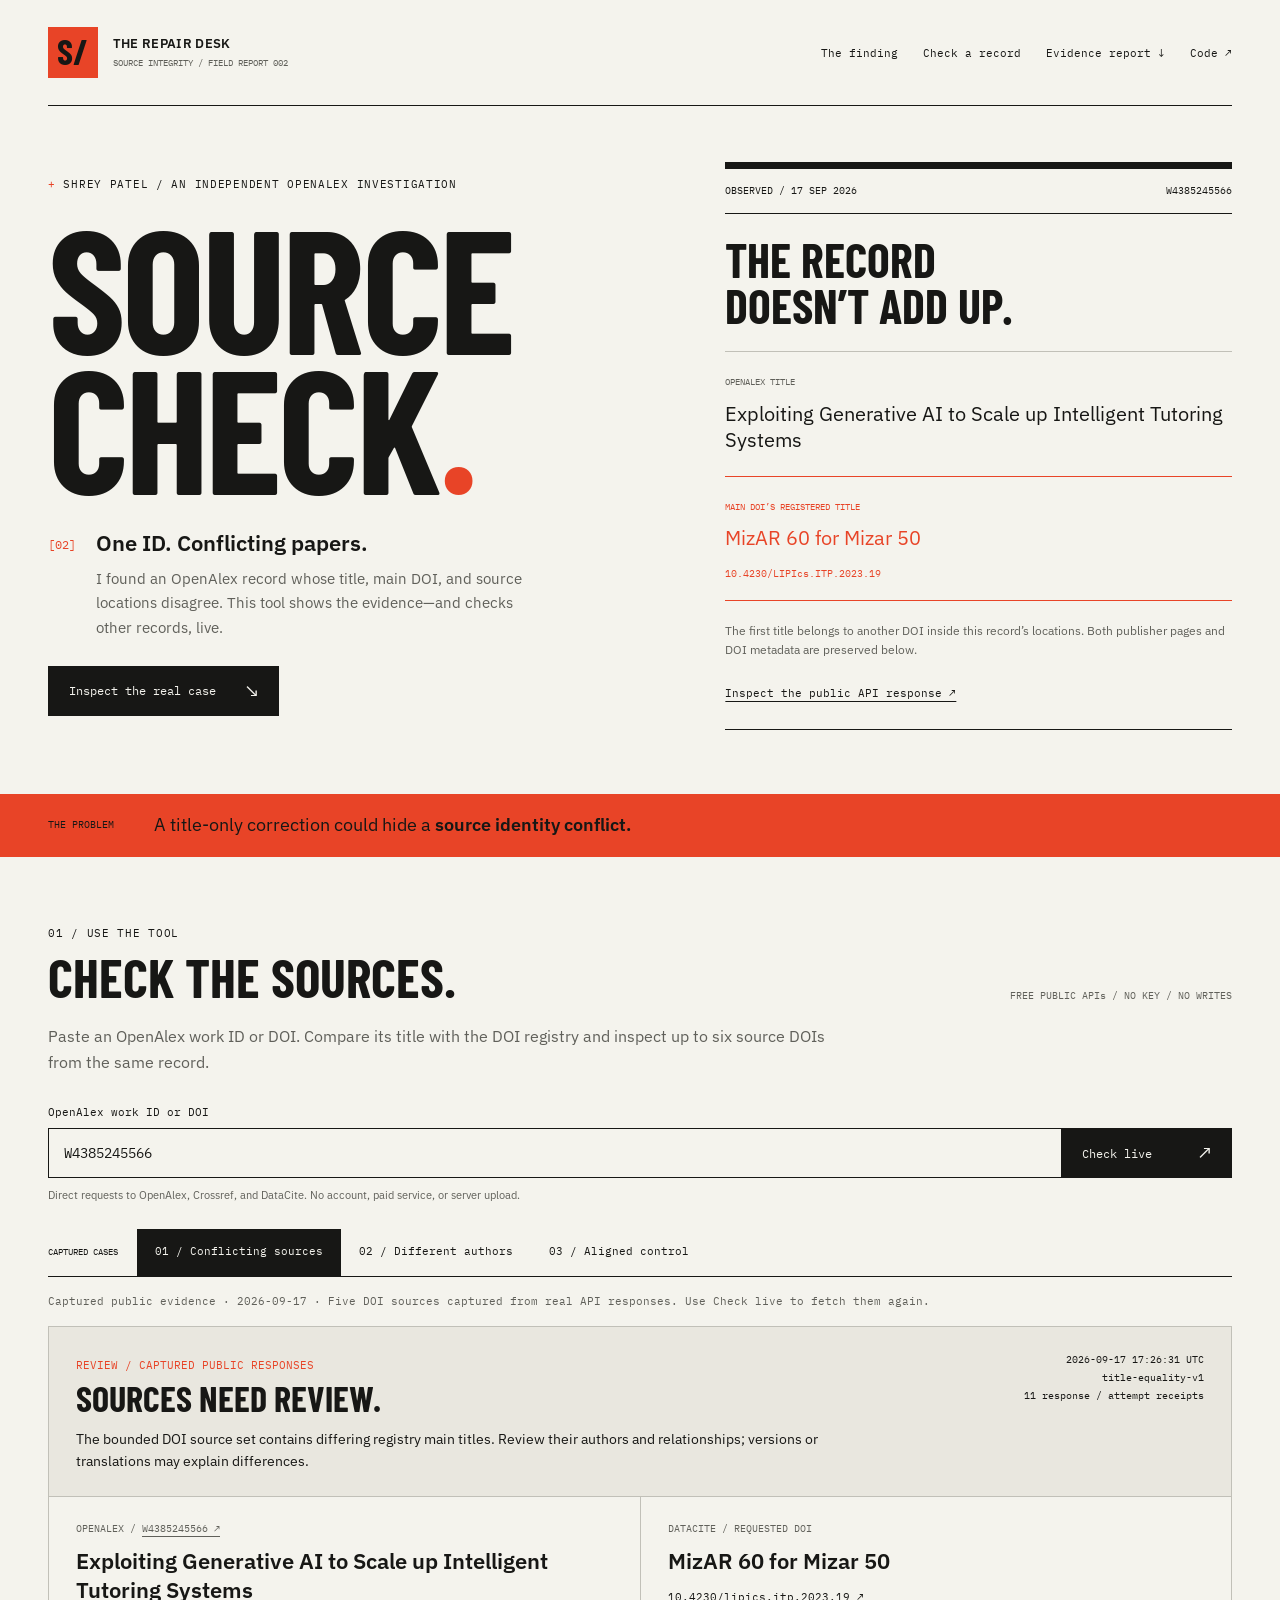
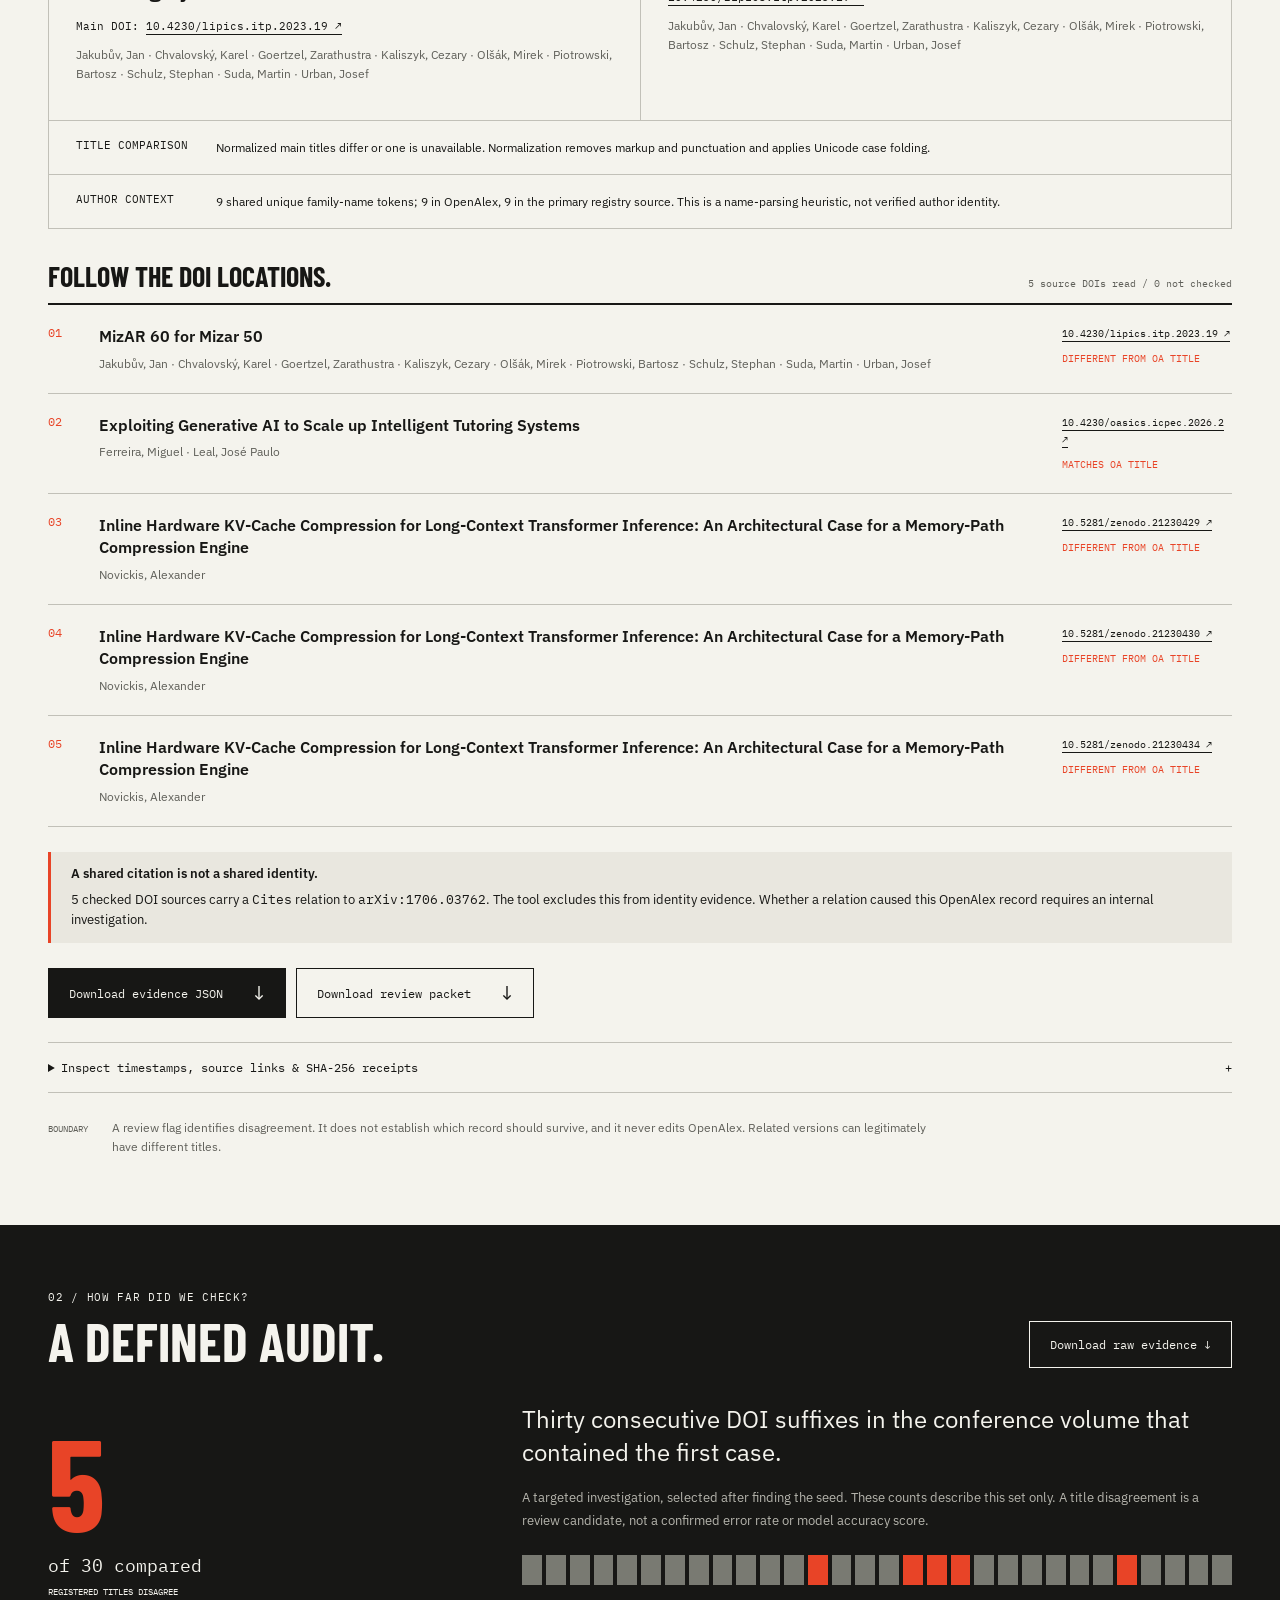
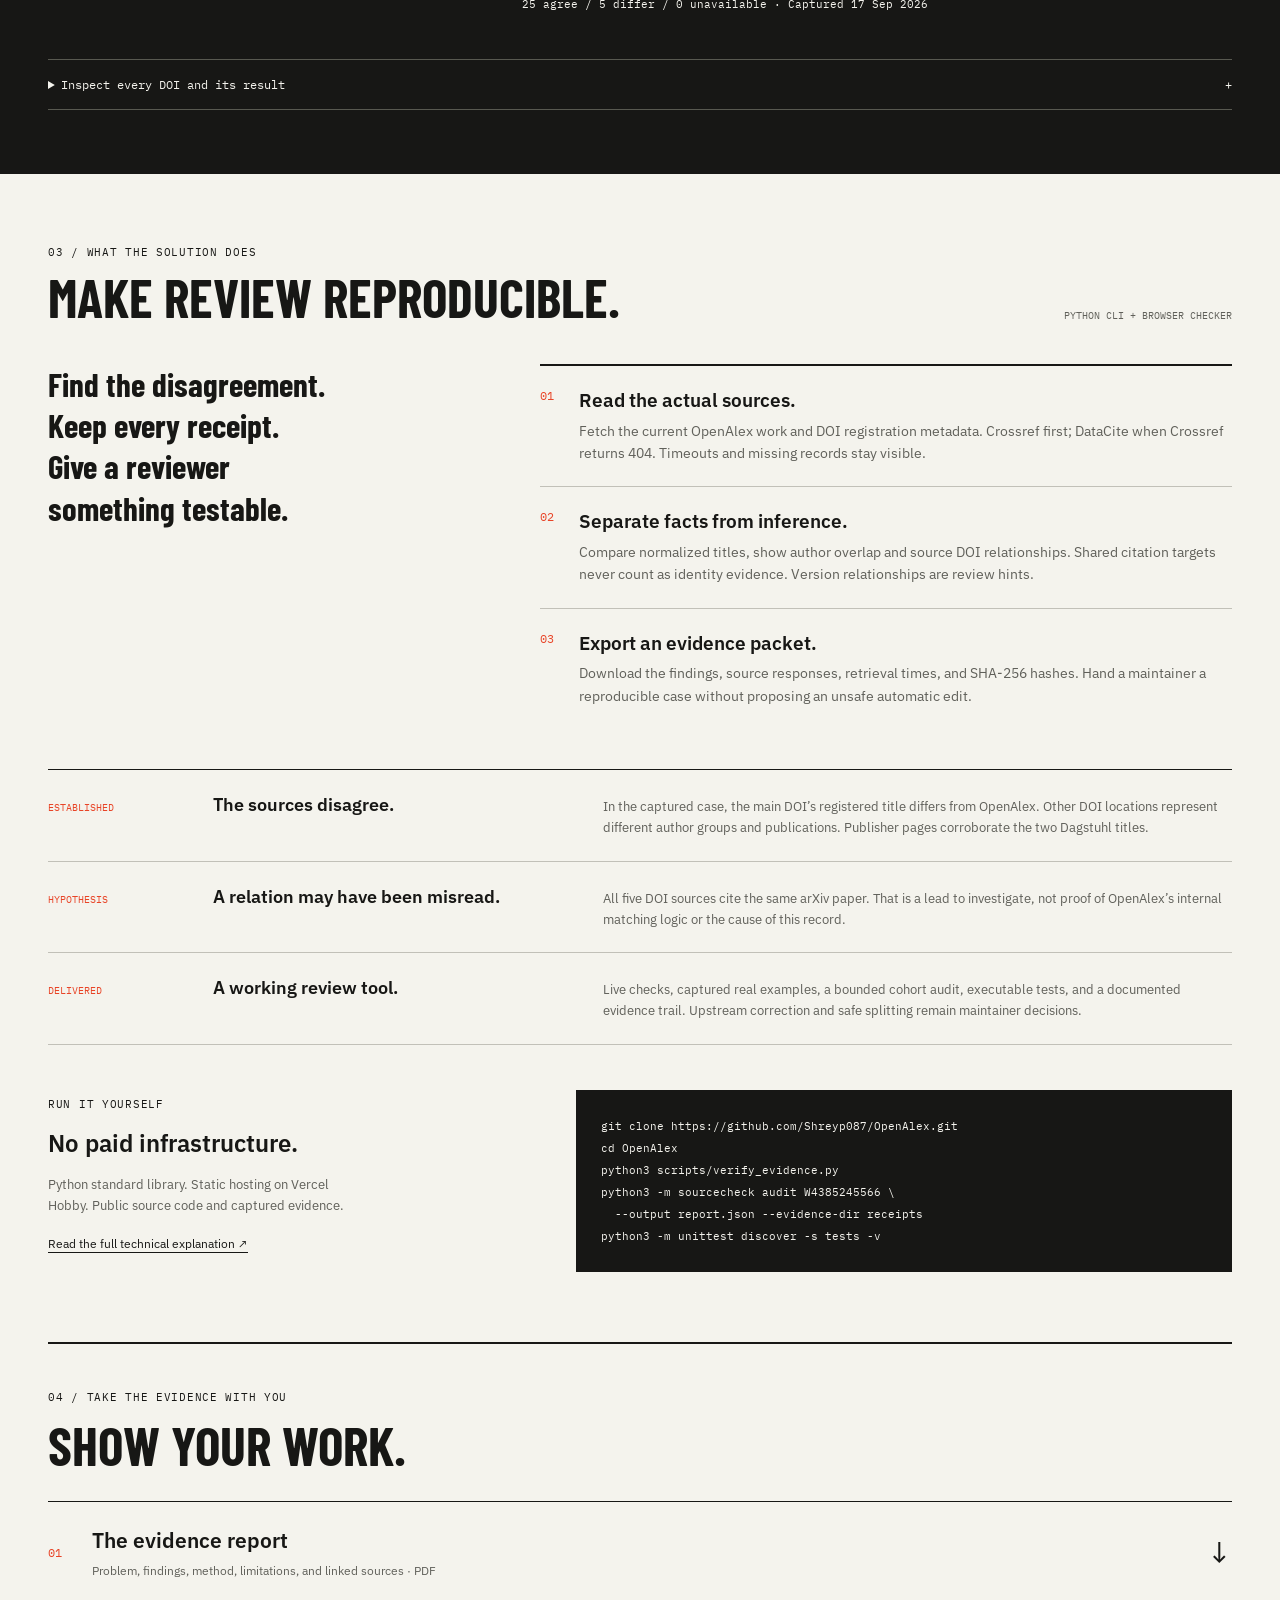
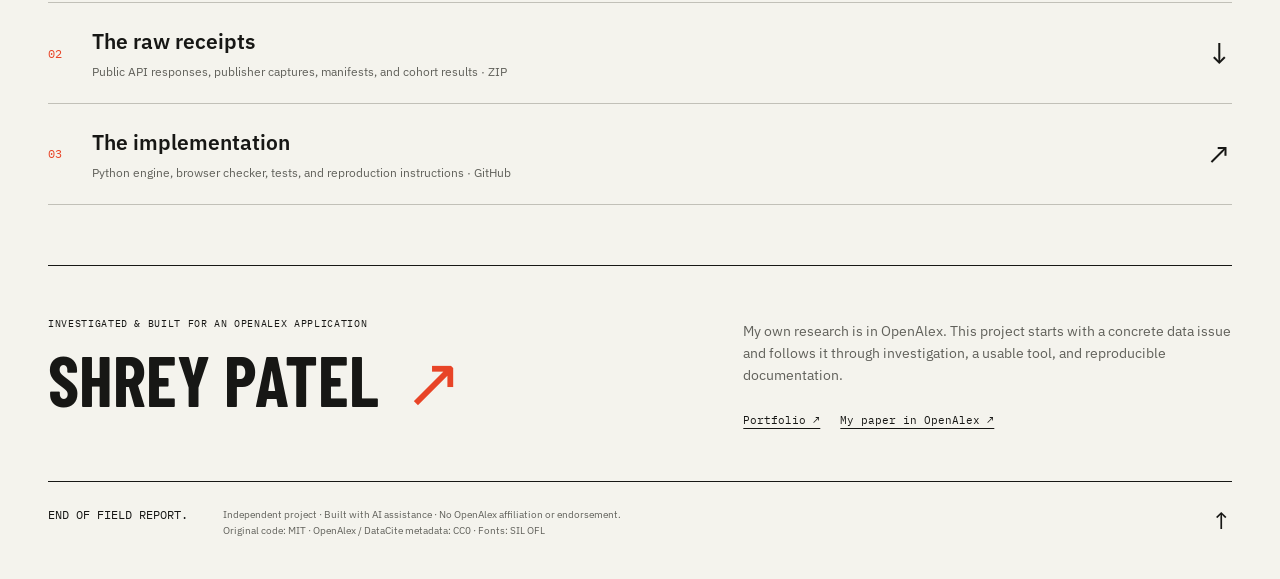
==== commit 3fc9a2f6: "Keep title normalization consistent across Python versions" ====
--- a/web/index.html
+++ b/web/index.html
@@ -1,13 +1,5 @@
 <!doctype html>
-<html lang="en">
-<head>
-  <meta charset="utf-8">
-  <meta name="viewport" content="width=device-width,initial-scale=1">
-  <meta name="theme-color" content="#E84427">
-  <meta name="description" content="The Repair Desk. An independent OpenAlex experiment by Shrey Patel: one research record, four failure cases, and a regression left behind.">
-  <title>The Repair Desk — Shrey Patel / OpenAlex</title>
-  <link rel="icon" href="data:image/svg+xml,%3Csvg xmlns='http://www.w3.org/2000/svg' viewBox='0 0 64 64'%3E%3Crect width='64' height='64' fill='%23E84427'/%3E%3Cpath d='M14 12h22q14 0 14 13 0 9-8 12l11 15H39L25 32h10q4 0 4-6t-4-5H25v31H14z' fill='%23171716'/%3E%3C/svg%3E">
-  <style>@font-face{font-family:'Barlow Condensed';font-style:normal;font-weight:700;font-display:swap;src:url([data-uri]) format('truetype');}
+<html lang="en"><head><meta charset="utf-8"><meta name="viewport" content="width=device-width,initial-scale=1"><meta name="theme-color" content="#E84427"><meta name="description" content="SourceCheck by Shrey Patel: a live, evidence-backed audit of conflicting publication sources in OpenAlex. Free, open source, and reproducible."><title>SourceCheck — The Repair Desk / Shrey Patel</title><link rel="icon" href="data:image/svg+xml,%3Csvg xmlns='http://www.w3.org/2000/svg' viewBox='0 0 64 64'%3E%3Crect width='64' height='64' fill='%23e84427'/%3E%3Ctext x='10' y='48' fill='%23171715' font-size='45' font-family='sans-serif' font-weight='bold'%3ES%3C/text%3E%3C/svg%3E"><style>@font-face{font-family:'Barlow Condensed';font-style:normal;font-weight:700;font-display:swap;src:url([data-uri]) format('truetype');}
 @font-face{font-family:'IBM Plex Mono';font-style:normal;font-weight:400;font-display:swap;src:url([data-uri]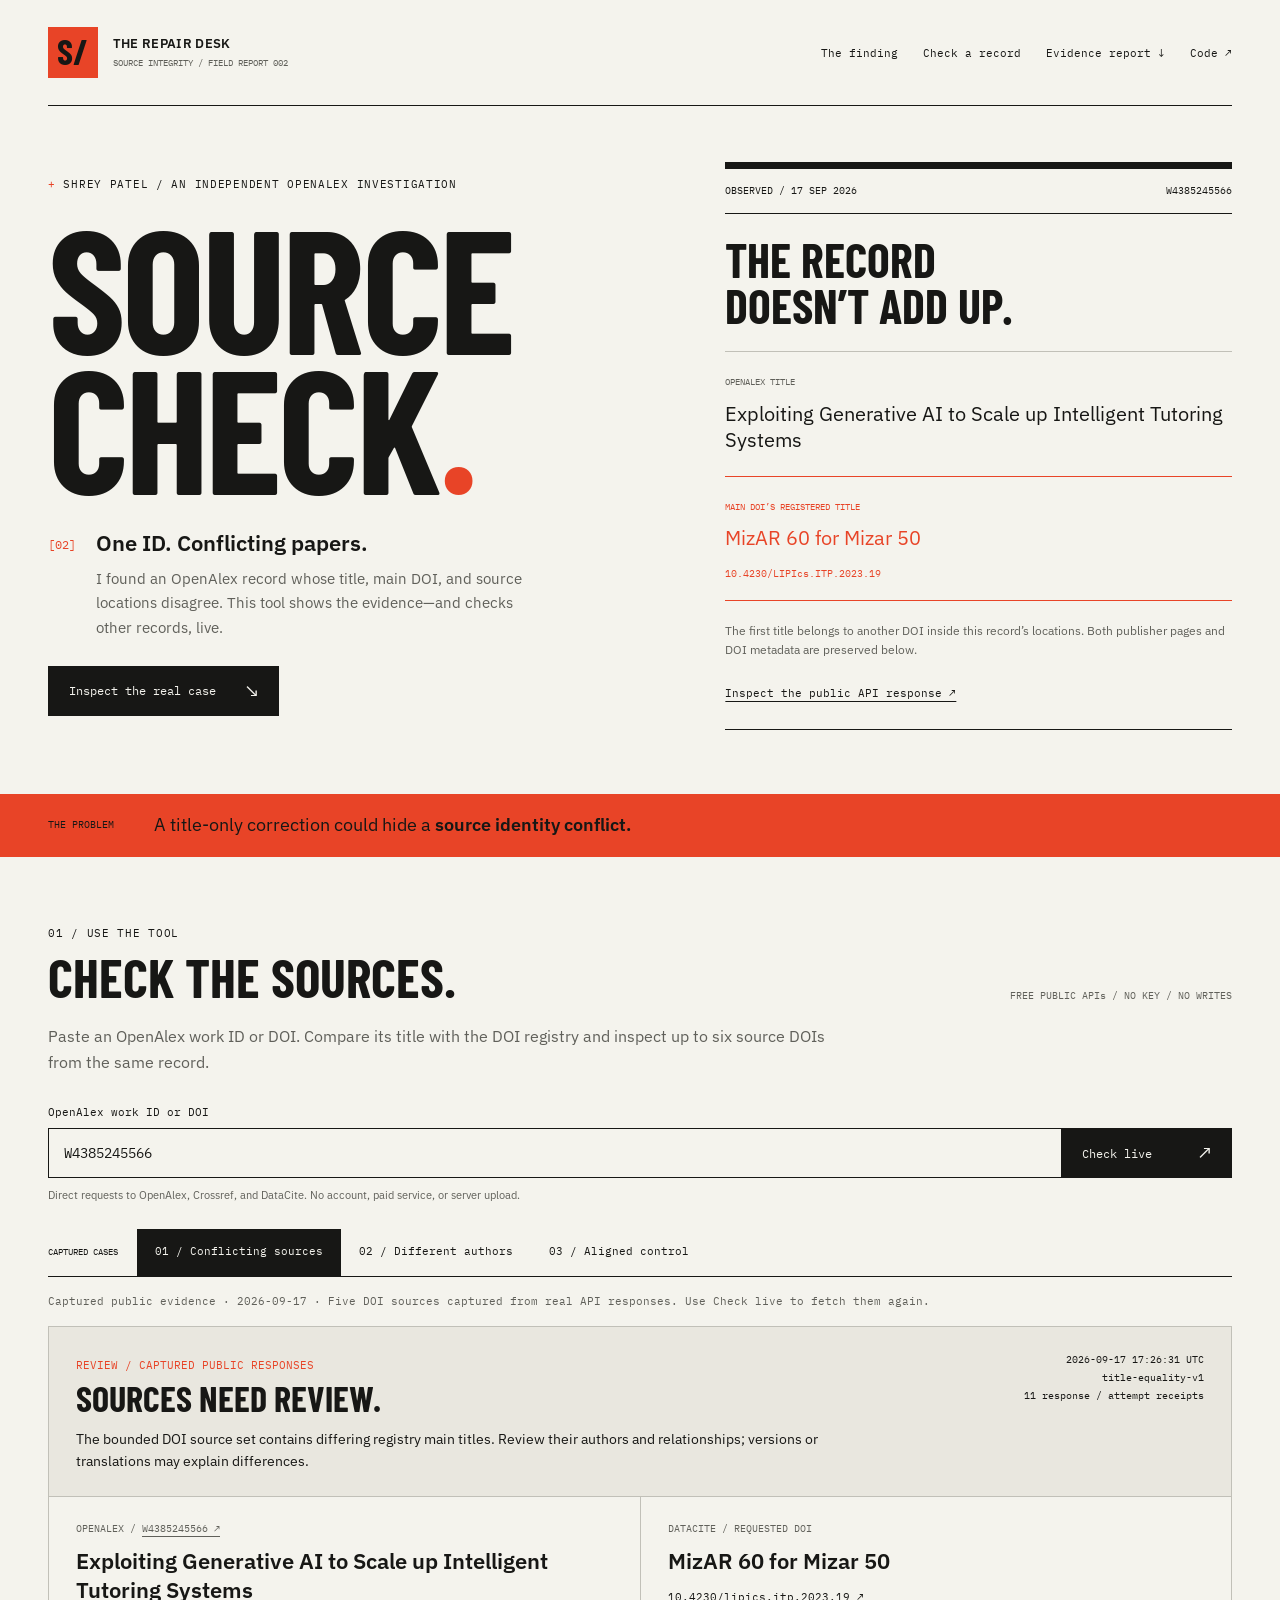
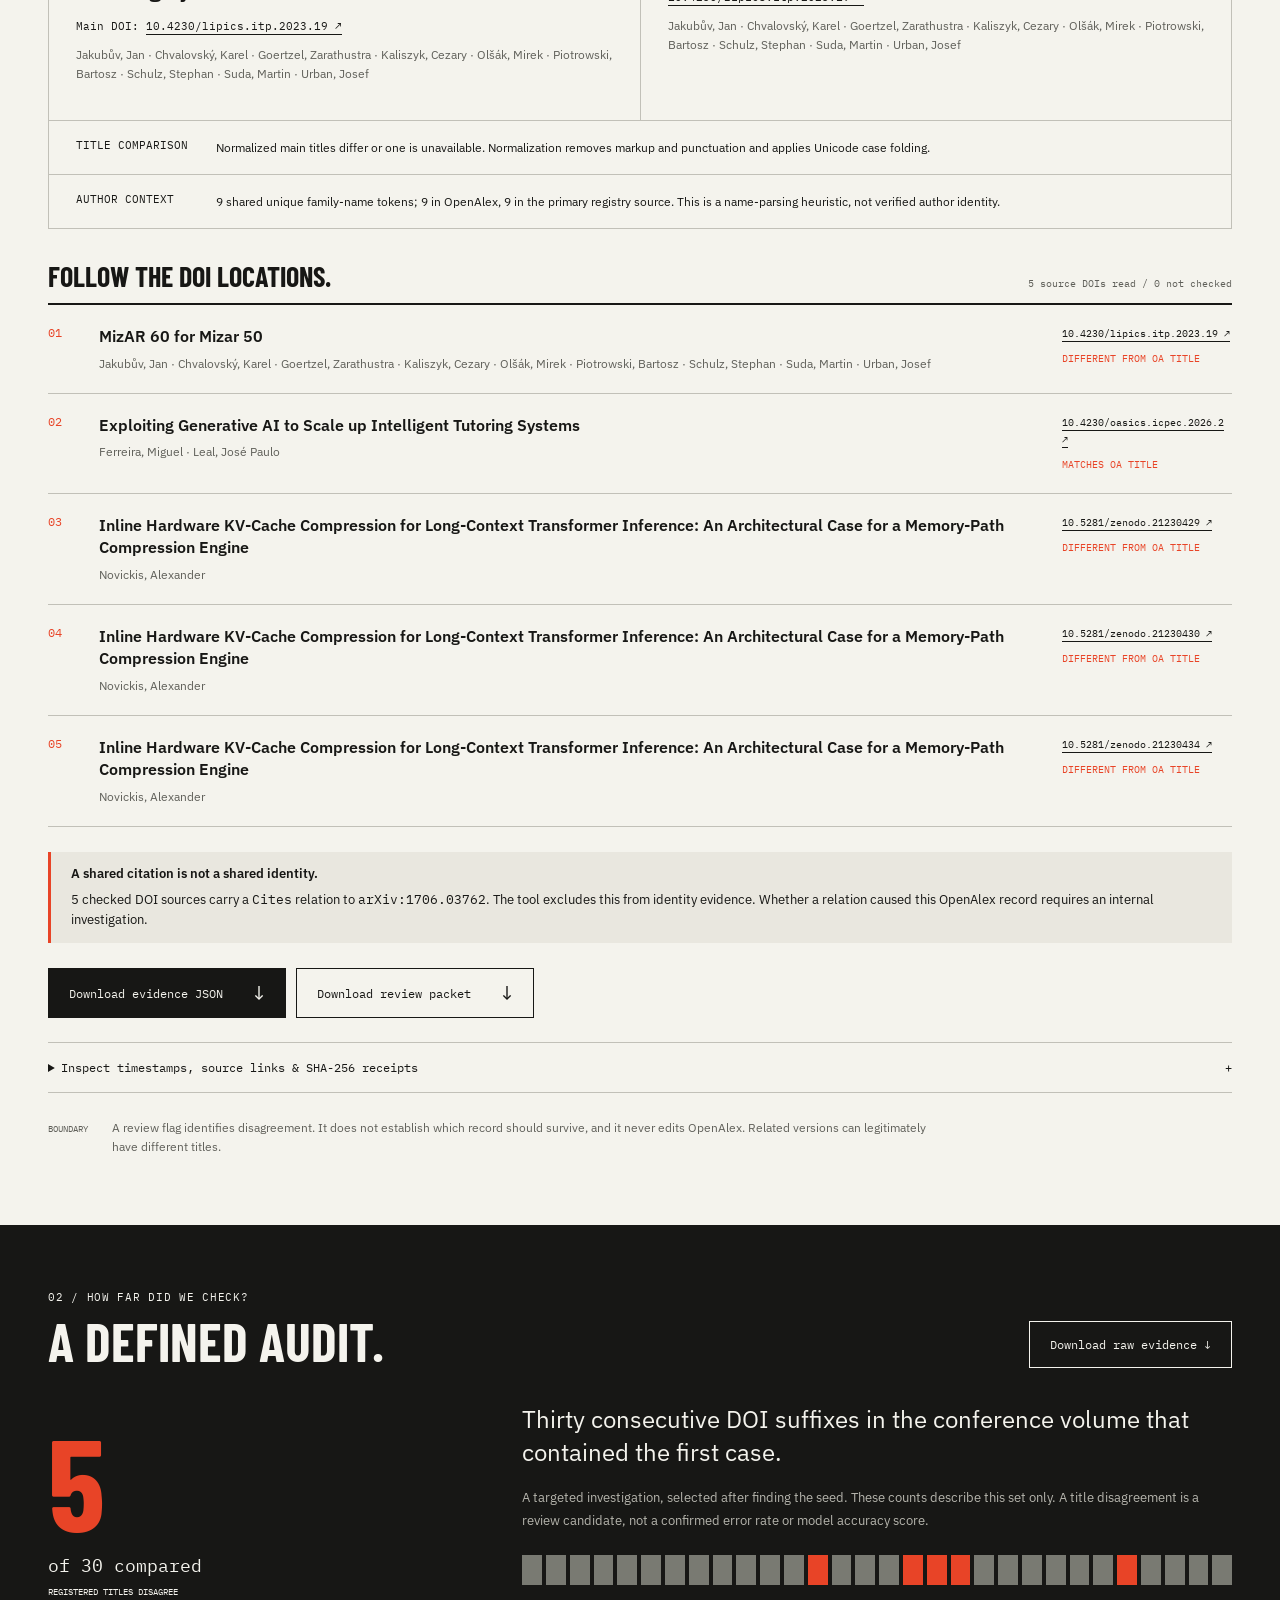
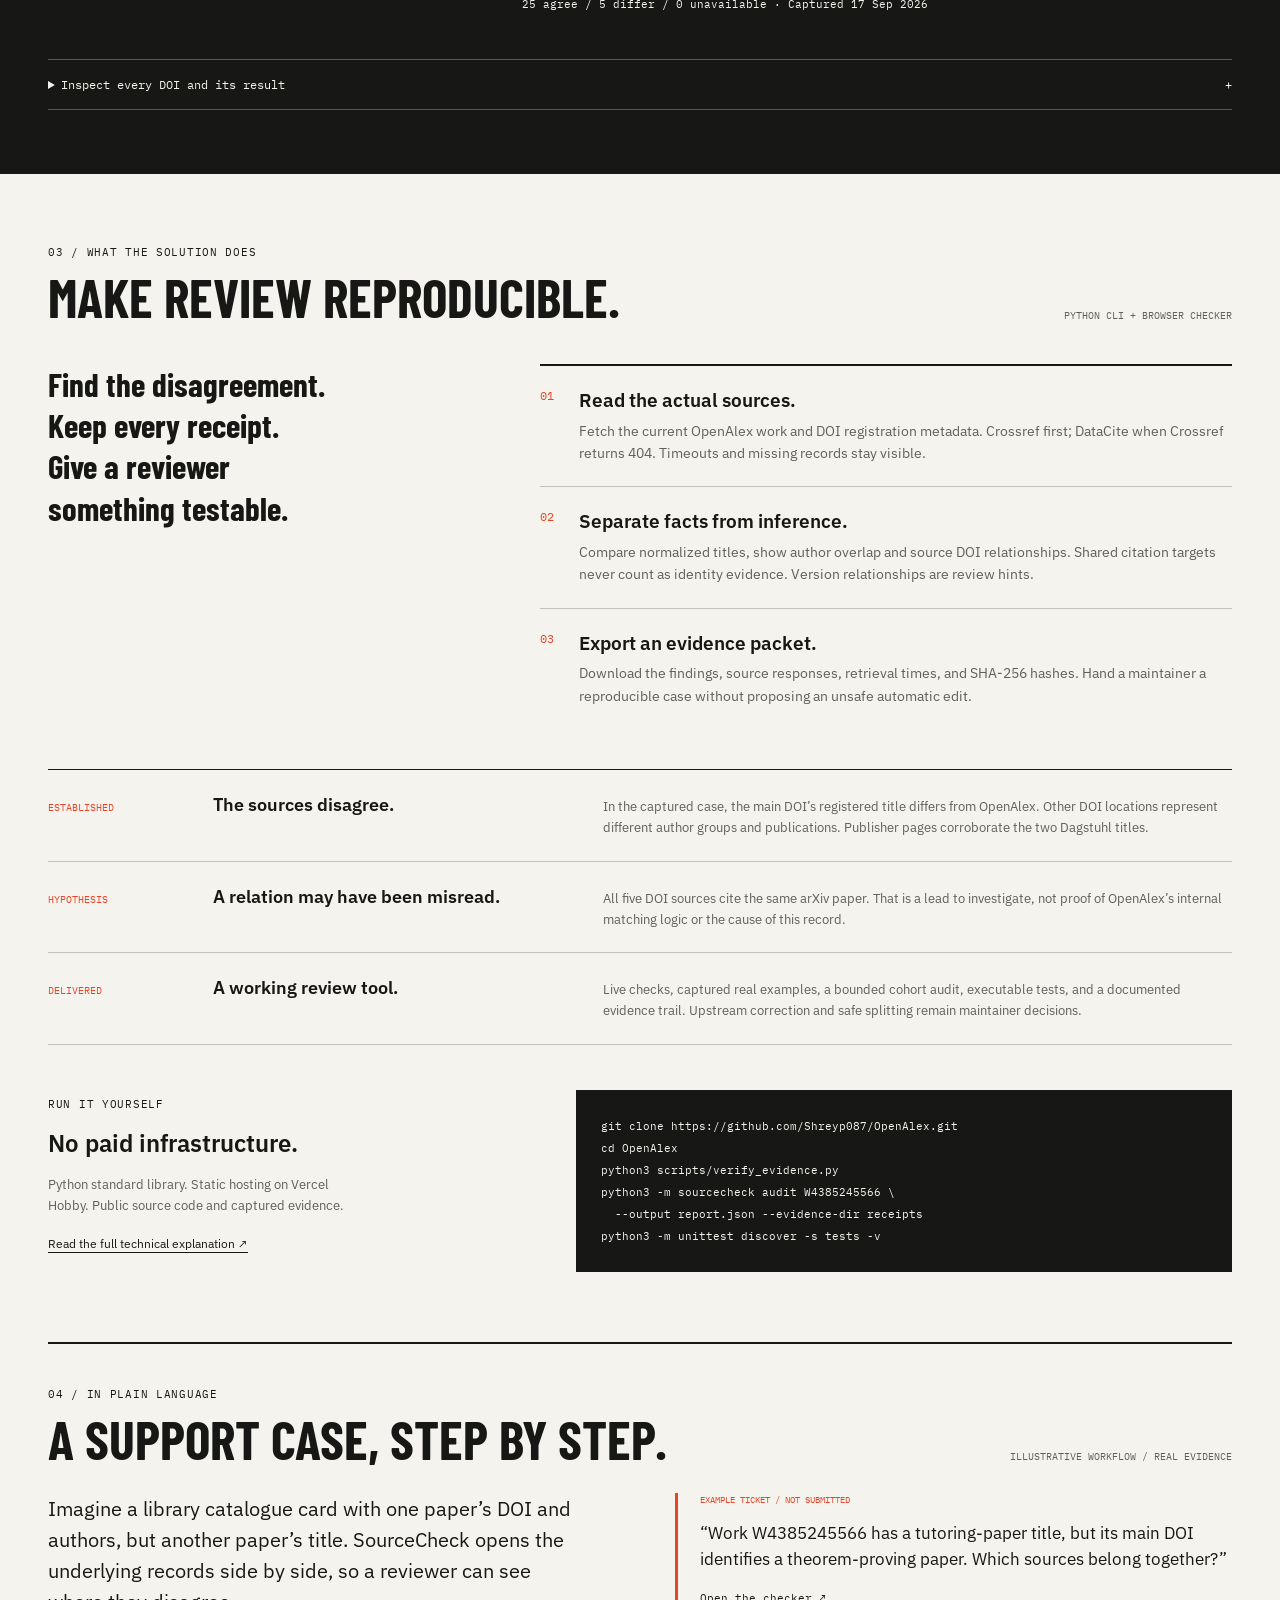
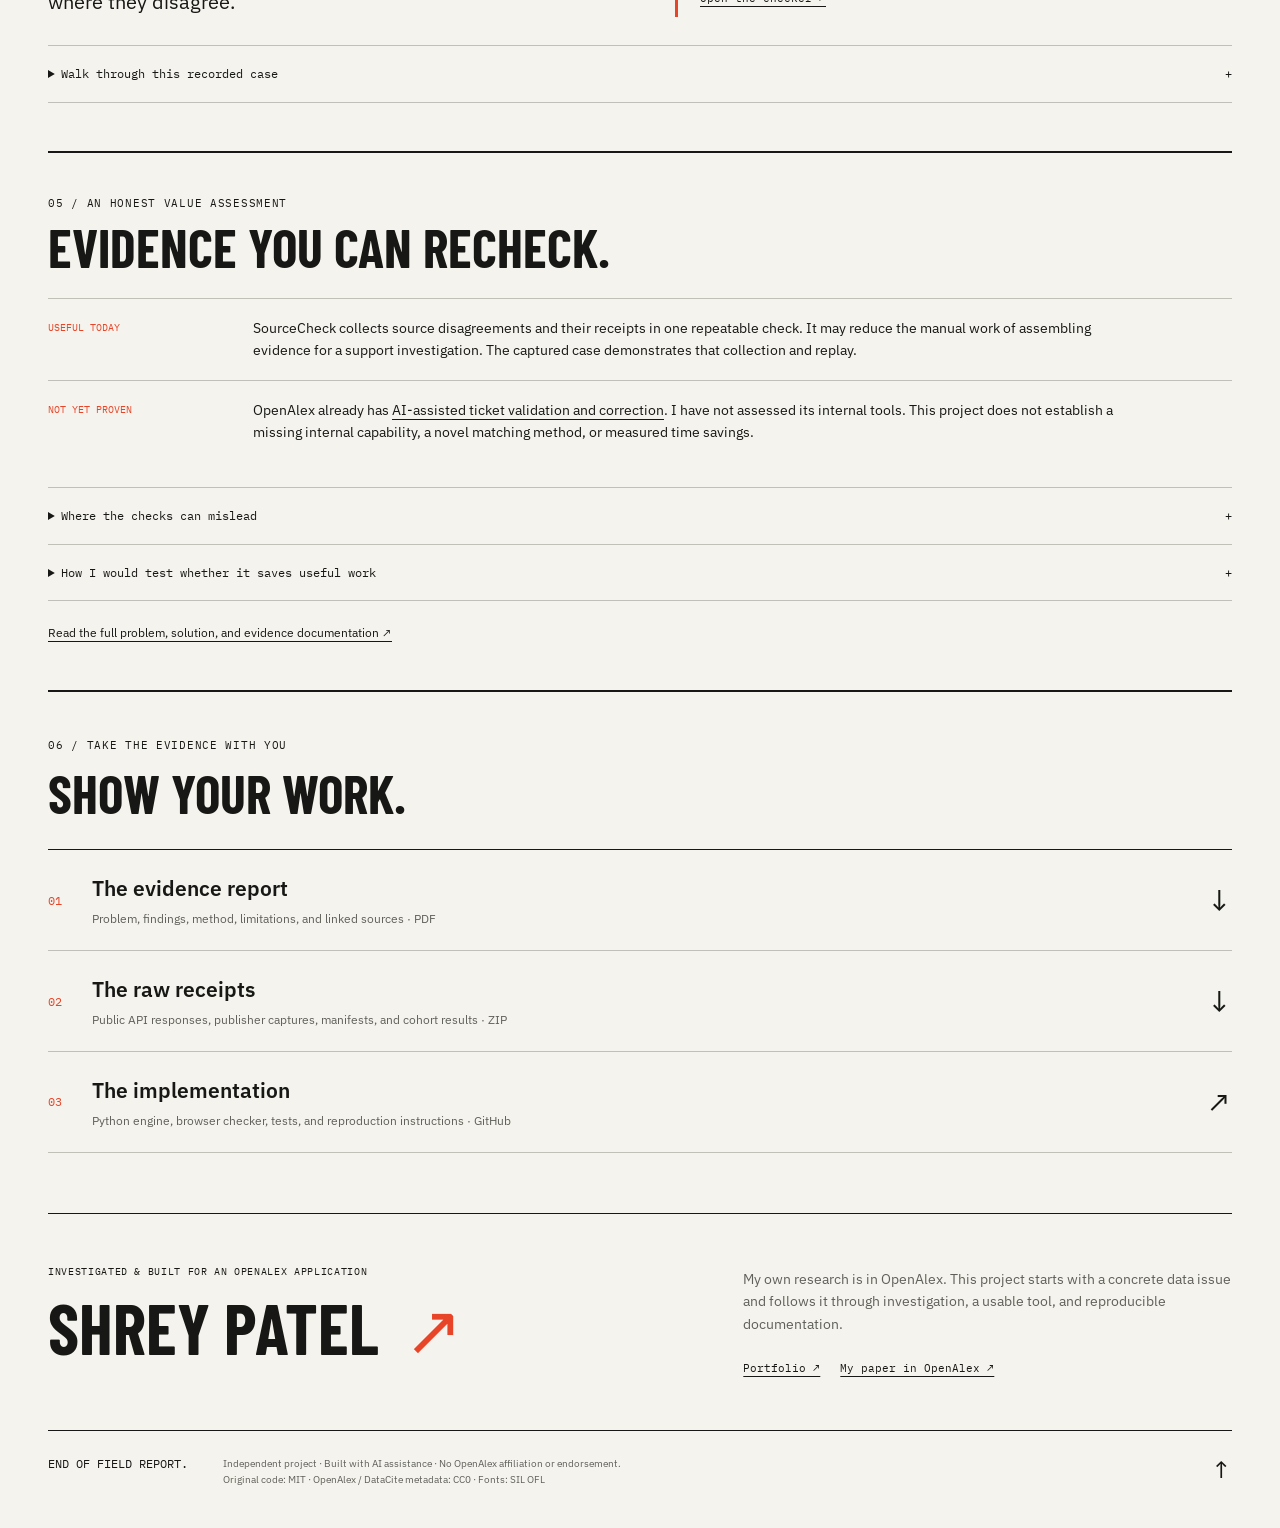
==== commit 504da889: "Explain SourceCheck workflow and critically assess its value" ====
--- a/web/index.html
+++ b/web/index.html
@@ -292,8 +292,10 @@
 
 */
 :root{--paper:#f4f3ed;--ink:#171715;--red:#e84427;--line:#c1c0b8;--muted:#60605a;--sans:'IBM Plex Sans',sans-serif;--mono:'IBM Plex Mono',monospace;--display:'Barlow Condensed','Arial Narrow',sans-serif}*{box-sizing:border-box}html{scroll-behavior:smooth;scroll-padding-top:28px}body{margin:0;background:var(--paper);color:var(--ink);font:16px/1.6 var(--sans)}a{color:inherit;text-underline-offset:4px}button,input{font:inherit}button,a,input,summary{-webkit-tap-highlight-color:transparent}button,summary{cursor:pointer}button{color:inherit}a:focus-visible,button:focus-visible,input:focus-visible,summary:focus-visible{outline:3px solid var(--red);outline-offset:5px}::selection{color:var(--paper);background:var(--red)}.wrap{width:min(1280px,calc(100% - 96px));margin:auto}.mono,.eyebrow,code,pre{font-family:var(--mono)}.eyebrow{font-size:11px;letter-spacing:.065em;line-height:1.6}.red{color:var(--red)}.quiet{color:var(--muted)}.small{font-size:11px}.skip{position:absolute;left:20px;top:-100px;background:var(--ink);color:white;padding:10px;z-index:10}.skip:focus{top:10px}.masthead{min-height:106px;border-bottom:1px solid var(--ink);display:flex;align-items:center;justify-content:space-between;gap:20px}.brand{display:flex;align-items:center;gap:15px;text-decoration:none;font-size:13px;font-weight:600;letter-spacing:.025em}.brand b{background:var(--red);font:36px/.95 var(--display);padding:7px 9px 9px}.brand small{display:block;font:9px/1.7 var(--mono);color:var(--muted);letter-spacing:0}.masthead nav{display:flex;gap:25px;font:11px var(--mono)}.masthead nav a{text-decoration:none}.masthead nav a:hover{text-decoration:underline}.hero{display:grid;grid-template-columns:1.15fr 1fr;gap:8%;padding:56px 0 64px;align-items:center}.hero .eyebrow{margin:0 0 21px}.hero h1{font:clamp(110px,13.7vw,185px)/.8 var(--display);letter-spacing:-.02em;margin:0 0 34px}.hero h1 span{color:var(--red)}.hero-caption{display:flex;gap:20px;margin-bottom:25px;max-width:480px}.hero-caption>.mono{color:var(--red);font-size:12px;padding-top:6px}.hero-caption h2{font-size:22px;line-height:1.3;margin:0 0 9px}.hero-caption p{color:var(--muted);font-size:15px;line-height:1.65;margin:0}.button{border:1px solid var(--ink);padding:14px 20px;font:12px var(--mono);display:inline-flex;align-items:center;justify-content:space-between;gap:30px;text-decoration:none;border-radius:0;background:transparent;min-height:47px}.button span{font-size:20px;line-height:1}.button.solid{background:var(--ink);color:var(--paper)}.button:hover{background:var(--red);border-color:var(--red);color:var(--ink)}.button:disabled{opacity:.6;cursor:wait}.exhibit{border-top:7px solid var(--ink);border-bottom:1px solid var(--ink);padding:0 0 24px}.exhibit-top{display:flex;justify-content:space-between;font-size:10px;padding:14px 0;border-bottom:1px solid var(--ink)}.exhibit h2{font:48px/.95 var(--display);margin:23px 0}.exhibit-row{border-top:1px solid var(--line);padding:15px 0}.exhibit-row>.mono{font-size:9px;color:var(--muted)}.exhibit-row p{font-size:20px;line-height:1.3;margin:8px 0}.exhibit-row.highlight{border-top-color:var(--red);border-bottom:1px solid var(--red);color:var(--red)}.exhibit-row.highlight .mono{color:var(--red)}.exhibit code{font-size:10px;overflow-wrap:anywhere}.exhibit-note{color:var(--muted);font-size:12px;margin:20px 0}.textlink{font:11px var(--mono)}.strap{background:var(--red)}.strap>.wrap{display:flex;gap:40px;align-items:center;padding:17px 0}.strap .mono{font-size:10px;white-space:nowrap}.strap p{margin:0;font-size:18px}.section-heading{display:flex;align-items:flex-end;justify-content:space-between;gap:25px}.section-heading .eyebrow{margin:0 0 8px}.section-heading h2,.report-section h2{font:clamp(36px,4.2vw,60px)/1 var(--display);margin:0}.section-heading>.mono{font-size:10px}.work-section{padding:68px 0}.intro{max-width:780px;font-size:16px;color:var(--muted);margin:20px 0 30px}#audit-form label{display:block;font:11px var(--mono);margin:0 0 9px}.input-row{display:flex}.input-row input{min-width:0;flex:1;border:1px solid var(--ink);background:transparent;border-radius:0;padding:15px;font:14px var(--mono);color:var(--ink)}.input-row button{min-width:170px;border-left:0}.input-help{font-size:11px;color:var(--muted);margin:9px 0 24px}.case-choices{display:flex;gap:0;align-items:stretch;border-bottom:1px solid var(--ink);flex-wrap:wrap}.case-choices>.mono{font-size:9px;padding:15px 19px 15px 0;display:flex;align-items:center}.case-choices button{font:11px var(--mono);border:0;background:none;padding:15px 18px;border-bottom:3px solid transparent}.case-choices button[aria-pressed=true]{background:var(--ink);color:var(--paper)}.case-choices button:hover{background:var(--red);color:var(--ink)}.status-line{font:11px/1.7 var(--mono);padding:15px 0;color:var(--muted);min-height:48px}.status-line.error{color:#a32811}.result-head{padding:24px 27px;background:#e9e7df;border:1px solid var(--line);display:flex;justify-content:space-between;gap:25px}.result-tag{font:11px var(--mono);display:inline-block;color:var(--red);margin-bottom:8px}.result-head h3{font:36px/1 var(--display);margin:0 0 12px}.result-head p{margin:0;max-width:760px;font-size:14px}.result-head .meta{font:10px/1.8 var(--mono);text-align:right;white-space:nowrap}.comparison{display:grid;grid-template-columns:1fr 1fr;border:1px solid var(--line);border-top:0}.comparison>div{padding:25px 27px;min-width:0}.comparison>div+div{border-left:1px solid var(--line)}.field-label{font:10px var(--mono);color:var(--muted);margin-bottom:12px;display:block}.comparison h4{font-size:22px;font-weight:600;line-height:1.3;margin:0 0 14px}.comparison .doi{font:11px var(--mono);overflow-wrap:anywhere}.comparison p{font-size:12px;line-height:1.6}.comparison .authors{color:var(--muted);font-size:12px}.finding-row{display:flex;gap:20px;border:1px solid var(--line);border-top:0;padding:17px 27px;font-size:12px}.finding-row>span{font:11px var(--mono);min-width:120px}.finding-row p{margin:0}.source-heading{display:flex;justify-content:space-between;align-items:baseline;gap:20px;margin-top:30px}.source-heading h4{font:28px var(--display);margin:0}.source-heading span{font:10px var(--mono);color:var(--muted)}.source-register{border-top:2px solid var(--ink);margin-top:10px}.source-entry{display:grid;grid-template-columns:36px minmax(0,1fr) 170px;gap:15px;padding:20px 0;border-bottom:1px solid var(--line)}.source-entry .source-num{font:12px var(--mono);color:var(--red)}.source-entry h5{font-size:16px;line-height:1.4;margin:0 0 6px;font-weight:600}.source-entry p{font-size:12px;margin:0;color:var(--muted)}.source-entry .source-meta{font:10px/1.7 var(--mono);overflow-wrap:anywhere}.source-entry .source-meta a{display:block;margin-bottom:8px}.source-entry .source-meta b{font-weight:400;color:var(--red)}.relation-note{border-left:3px solid var(--red);padding:12px 20px;background:#e9e7df;font-size:13px;margin:25px 0}.relation-note strong{display:block;margin-bottom:5px}.relation-note p{margin:0}.actions{display:flex;flex-wrap:wrap;gap:10px;margin-top:25px}.evidence-details{margin-top:24px;border-top:1px solid var(--line);border-bottom:1px solid var(--line)}summary{font:12px var(--mono);padding:17px 0}summary span{float:right}.receipts{padding:10px 0}.receipt{font:10px/1.8 var(--mono);padding:12px 0;border-top:1px solid var(--line);overflow-wrap:anywhere}.receipt a{font-size:11px}.receipt code{font-size:9px}.work-foot{display:flex;gap:24px;margin-top:25px;color:var(--muted)}.work-foot>.mono{font-size:9px;padding-top:4px}.work-foot p{font-size:12px;margin:0;max-width:840px}.cohort-section{background:var(--ink);color:var(--paper);padding:64px 0}.inverse{border-color:var(--paper)}.cohort-grid{display:grid;grid-template-columns:1fr 1.8fr;gap:80px;align-items:center;margin:35px 0}.big-count strong{font:130px/.9 var(--display);color:var(--red);display:block}.big-count>span{font:18px var(--mono);display:block;margin-top:15px}.big-count p{font:9px var(--mono)}.cohort-lead{font-size:24px;line-height:1.4;margin:0 0 16px}.muted-light{color:#b6b5ad;font-size:13px;line-height:1.8}.cohort-bars{display:flex;gap:4px;margin-top:22px}.cohort-bars span{background:#797a72;flex:1;height:30px}.cohort-bars span.divergent{background:var(--red)}.cohort-bars span.unknown{background:transparent;border:1px solid #aaa}.cohort-details{border-top:1px solid #585950;border-bottom:1px solid #585950}.table-scroll{overflow:auto}table{border-collapse:collapse;width:100%;font-size:11px}th,td{text-align:left;vertical-align:top;padding:12px 15px 12px 0;border-bottom:1px solid #585950}th{font:9px var(--mono);color:#b6b5ad}td:first-child{font-family:var(--mono);white-space:nowrap}td:nth-child(2),td:nth-child(3){width:35%}.method-section{padding:70px 0}.method-grid{display:grid;grid-template-columns:1fr 1.7fr;gap:85px;margin:40px 0}.method-deck{font:33px/1.25 var(--display);margin:0}.steps article{display:flex;gap:25px;padding:22px 0;border-top:1px solid var(--line)}.steps article:first-child{border-top:2px solid var(--ink)}.steps article>span{font:12px var(--mono);color:var(--red)}.steps h3{margin:0 0 7px;font-size:19px;line-height:1.3}.steps p{margin:0;color:var(--muted);font-size:14px}.claim-register{border-top:1px solid var(--ink)}.claim-register article{display:grid;grid-template-columns:145px 1fr 1.7fr;gap:20px;align-items:baseline;padding:22px 0;border-bottom:1px solid var(--line)}.claim-register .mono{font-size:10px}.claim-register h3{font-size:18px;margin:0;line-height:1.4}.claim-register p{font-size:13px;margin:0;color:var(--muted)}.reproduce{display:grid;grid-template-columns:1fr 1.4fr;gap:60px;margin:45px 0 0}.reproduce h3{font-size:24px;margin:8px 0}.reproduce p{font-size:13px;max-width:320px;color:var(--muted)}.reproduce a{font-size:12px}.reproduce pre{background:var(--ink);color:var(--paper);padding:25px;font-size:11px;line-height:2;overflow:auto;margin:0}.report-section{padding:45px 0 60px;border-top:2px solid var(--ink)}.report-section>.eyebrow{margin-top:0}.download-register{margin-top:30px;border-top:1px solid var(--ink)}.download-register a{display:flex;gap:30px;align-items:center;text-decoration:none;padding:22px 0;border-bottom:1px solid var(--line)}.download-register a:hover{color:var(--red)}.download-register a>span{font:12px var(--mono);color:var(--red)}.download-register strong{font-size:21px;display:block}.download-register small{display:block;font-size:12px;color:var(--muted);margin-top:3px}.download-register b{margin-left:auto;font-size:30px;font-weight:400}.personal{border-top:1px solid var(--ink);padding:40px 0 50px;display:grid;grid-template-columns:1.3fr 1fr;gap:60px}.personal h2{font:70px/1 var(--display);margin:12px 0}.personal h2 span{color:var(--red);margin-left:25px}.personal p{font-size:14px;color:var(--muted)}.personal .eyebrow{font-size:10px;color:var(--ink)}.personal a{font:11px var(--mono);display:inline-block;margin:12px 20px 0 0}footer{display:flex;gap:35px;border-top:1px solid var(--ink);padding:25px 0 40px;align-items:flex-start}footer>strong{font:12px var(--mono);white-space:nowrap}footer p{font-size:10px;margin:0;color:var(--muted)}footer>a{margin-left:auto;text-decoration:none;font-size:25px;line-height:1}[hidden]{display:none!important}
+.workflow-section,.value-section{padding:42px 0 48px;border-top:2px solid var(--ink)}.workflow-intro{display:grid;grid-template-columns:1fr 1fr;gap:70px;margin:28px 0}.workflow-analogy{font-size:20px;line-height:1.55;margin:0;max-width:540px}.workflow-ticket{margin:0;padding:0 0 0 22px;border-left:3px solid var(--red)}.workflow-ticket figcaption{font-size:9px;color:var(--red)}.workflow-ticket blockquote{margin:12px 0;font-size:17px;line-height:1.55}.explainer-details{border-top:1px solid var(--line)}.explainer-details:last-of-type{border-bottom:1px solid var(--line)}.explainer-details summary{font-size:12px;padding:18px 0;line-height:1.6}.explainer-details[open] summary{color:var(--red)}.explainer-details[open] summary span{transform:rotate(45deg)}.workflow-steps{list-style:none;counter-reset:workflow;margin:0;padding:0}.workflow-steps li{counter-increment:workflow;display:grid;grid-template-columns:48px minmax(0,1fr);gap:22px;padding:18px 0;border-top:1px solid var(--line)}.workflow-steps li:before{content:counter(workflow,decimal-leading-zero);font:12px/1.7 var(--mono);color:var(--red)}.workflow-steps h3{margin:0 0 5px;font-size:18px;line-height:1.4}.workflow-steps p{margin:0;color:var(--muted);font-size:13px;max-width:850px}.workflow-steps code{font-size:11px}.maintainer-boundary{display:grid;grid-template-columns:180px 1fr;gap:25px;background:#e9e7df;border-top:1px solid var(--ink);padding:20px;margin:12px 0 25px}.maintainer-boundary>.mono{font-size:9px;line-height:1.7}.maintainer-boundary p{font-size:12px;line-height:1.7;margin:0}.value-register{margin:24px 0 26px}.value-register article{display:grid;grid-template-columns:180px 1fr;gap:25px;padding:18px 0;border-top:1px solid var(--line)}.value-register .mono{font-size:10px;padding-top:3px}.value-register p{font-size:14px;margin:0;max-width:880px}.detail-copy{padding:0 0 18px 0;max-width:900px}.detail-copy p{font-size:13px;color:var(--muted);margin:0 0 12px}.detail-copy strong{color:var(--ink);font-weight:600}.explanation-link{font-size:12px;margin:22px 0 0}
 @media(min-width:1600px){.hero{padding-top:70px}}@media(max-width:1000px){.wrap{width:calc(100% - 48px)}.masthead nav{gap:15px;font-size:10px}.hero{gap:6%}.hero h1{font-size:14vw}.exhibit h2{font-size:39px}.exhibit-row p{font-size:18px}.section-heading>.mono{display:none}.cohort-grid,.method-grid{gap:45px}.claim-register article{grid-template-columns:100px 1fr 1.3fr}.reproduce{gap:30px}.reproduce pre{font-size:9px}.personal h2{font-size:57px}}
 @media(max-width:700px){.wrap{width:calc(100% - 36px)}.masthead{padding:20px 0;min-height:0;display:block}.brand small{font-size:8px}.masthead nav{margin-top:20px;justify-content:space-between;gap:8px;font-size:9px}.hero{grid-template-columns:1fr;gap:40px;padding:35px 0 40px}.hero .eyebrow{font-size:9px;max-width:300px}.hero h1{font-size:clamp(115px,27vw,170px);margin-bottom:30px}.hero-caption{gap:15px}.hero-caption h2{font-size:22px}.hero-caption p{font-size:14px}.exhibit h2{font-size:45px}.exhibit-row p{font-size:20px}.strap>.wrap{display:block;padding:18px 0}.strap .mono{font-size:9px}.strap p{font-size:16px;line-height:1.5;margin-top:7px}.work-section{padding:40px 0}.section-heading{align-items:flex-start;flex-direction:column;gap:20px}.section-heading h2,.report-section h2{font-size:40px}.intro{font-size:14px;margin-top:16px}.input-row{display:block}.input-row input{width:100%;font-size:12px;padding:16px 12px}.input-row button{width:100%;border-left:1px solid var(--ink);border-top:0;padding:14px 15px}.input-help{font-size:10px}.case-choices>.mono{width:100%;padding:7px 0}.case-choices button{padding:11px 8px;font-size:9px;flex:1}.status-line{font-size:9px;overflow-wrap:anywhere;padding:15px 0}.result-head{display:block;padding:20px}.result-head h3{font-size:31px}.result-head p{font-size:13px}.result-head .meta{text-align:left;margin-top:15px;font-size:9px}.comparison{grid-template-columns:1fr}.comparison>div{padding:20px}.comparison>div+div{border-left:0;border-top:1px solid var(--line)}.comparison h4{font-size:21px}.finding-row{display:block;padding:15px 20px}.finding-row>span{display:block;margin-bottom:5px}.source-heading{align-items:flex-start;flex-direction:column;gap:3px;margin-top:25px}.source-entry{grid-template-columns:25px minmax(0,1fr);gap:8px}.source-entry .source-meta{grid-column:2;display:flex;justify-content:space-between;gap:10px;font-size:9px}.source-entry h5{font-size:15px}.source-entry .source-meta a{margin-bottom:0}.source-entry p{font-size:11px}.source-entry .source-meta b{flex-shrink:0}.relation-note{font-size:12px;padding:12px 15px}.actions .button{width:100%;font-size:11px}.work-foot{gap:15px}.work-foot p{font-size:11px}.cohort-section{padding:40px 0}.cohort-grid{grid-template-columns:1fr;gap:25px;margin:30px 0}.big-count{display:grid;grid-template-columns:auto 1fr;align-items:center;gap:0 20px}.big-count strong{font-size:115px;grid-row:span 2}.big-count>span{font-size:16px;align-self:end}.big-count p{font-size:9px;align-self:start}.cohort-lead{font-size:21px}.muted-light{font-size:12px}.cohort-bars{gap:3px}table{min-width:600px}.method-section{padding:45px 0}.method-grid{grid-template-columns:1fr;gap:25px;margin:30px 0}.method-deck{font-size:31px}.steps article{gap:18px}.steps h3{font-size:18px}.steps p{font-size:13px}.claim-register article{grid-template-columns:1fr;gap:10px}.claim-register h3{font-size:20px}.reproduce{grid-template-columns:1fr;gap:22px;margin-top:32px}.reproduce pre{font-size:9px;padding:17px}.download-register a{gap:18px}.download-register strong{font-size:19px}.download-register small{font-size:11px;max-width:270px}.report-section{padding:35px 0 40px}.personal{grid-template-columns:1fr;gap:10px;padding:30px 0}.personal h2{font-size:58px}.personal h2 span{margin-left:15px}.personal p{font-size:13px}footer{gap:15px;flex-wrap:wrap;padding:25px 0}footer>strong{font-size:10px}footer p{font-size:9px;max-width:85%}footer>a{position:absolute;right:18px}}
+@media(max-width:700px){.workflow-section,.value-section{padding:32px 0 36px}.workflow-intro{grid-template-columns:1fr;gap:24px;margin:23px 0}.workflow-analogy{font-size:18px}.workflow-ticket{padding-left:17px}.workflow-ticket blockquote{font-size:16px}.explainer-details summary{font-size:11px;padding:16px 0;display:list-item;padding-right:20px;position:relative}.explainer-details summary span{position:absolute;right:0;top:16px}.workflow-steps li{grid-template-columns:26px minmax(0,1fr);gap:12px;padding:16px 0}.workflow-steps h3{font-size:17px}.workflow-steps p{font-size:12px}.maintainer-boundary{grid-template-columns:1fr;gap:9px;padding:16px}.maintainer-boundary p{font-size:12px}.value-register article{grid-template-columns:1fr;gap:9px;padding:18px 0}.value-register p{font-size:13px}.detail-copy p{font-size:12px}.explanation-link{font-size:11px}}
 @media(prefers-reduced-motion:reduce){html{scroll-behavior:auto}}
 </style></head><body>
 <a class="skip" href="#workbench">Skip to source checker</a>
@@ -317,7 +319,13 @@
 python3 -m sourcecheck audit W4385245566 \
   --output report.json --evidence-dir receipts
 python3 -m unittest discover -s tests -v</code></pre></div></section>
-<section class="wrap report-section"><p class="eyebrow">04 / TAKE THE EVIDENCE WITH YOU</p><h2>SHOW YOUR WORK.</h2><div class="download-register"><a href="downloads/SourceCheck-Evidence-Report.pdf"><span>01</span><div><strong>The evidence report</strong><small>Problem, findings, method, limitations, and linked sources · PDF</small></div><b>↓</b></a><a href="downloads/SourceCheck-Evidence.zip"><span>02</span><div><strong>The raw receipts</strong><small>Public API responses, publisher captures, manifests, and cohort results · ZIP</small></div><b>↓</b></a><a href="https://github.com/Shreyp087/OpenAlex"><span>03</span><div><strong>The implementation</strong><small>Python engine, browser checker, tests, and reproduction instructions · GitHub</small></div><b>↗</b></a></div></section>
+<section class="wrap workflow-section" id="workflow" aria-labelledby="workflow-heading"><div class="section-heading"><div><p class="eyebrow">04 / IN PLAIN LANGUAGE</p><h2 id="workflow-heading">A SUPPORT CASE, STEP BY STEP.</h2></div><span class="mono quiet">ILLUSTRATIVE WORKFLOW / REAL EVIDENCE</span></div>
+<div class="workflow-intro"><p class="workflow-analogy">Imagine a library catalogue card with one paper’s DOI and authors, but another paper’s title. SourceCheck opens the underlying records side by side, so a reviewer can see where they disagree.</p><figure class="workflow-ticket"><figcaption class="mono">EXAMPLE TICKET / NOT SUBMITTED</figcaption><blockquote>“Work W4385245566 has a tutoring-paper title, but its main DOI identifies a theorem-proving paper. Which sources belong together?”</blockquote><a class="textlink" href="#workbench">Open the checker ↗</a></figure></div>
+<details class="explainer-details"><summary>Walk through this recorded case <span aria-hidden="true">+</span></summary><ol class="workflow-steps"><li><div><h3>Paste the record ID.</h3><p>Enter <code>W4385245566</code>. The captured example preserves what was observed on 17 September 2026.</p></div></li><li><div><h3>Choose “Check live.”</h3><p>Fetch the current OpenAlex record and DOI registry metadata. The result may change as sources are updated; failed requests remain visible.</p></div></li><li><div><h3>Compare the source records.</h3><p>In the captured case, five DOI records contain three different main titles. Check authors and publisher pages too. The three Zenodo entries include legitimate version relationships; multiple DOIs alone do not prove a bad merge.</p></div></li><li><div><h3>Export the evidence packet.</h3><p>Keep the findings, raw responses, retrieval times, and hashes together. A reviewer can check the same observations instead of reconstructing them from a screenshot.</p></div></li></ol><aside class="maintainer-boundary"><span class="mono">MAINTAINER-ONLY FOLLOW-UP</span><p>An OpenAlex maintainer would investigate how the sources were linked, decide whether any correction or split is justified, apply it through their authorized workflow, then recheck the record. SourceCheck does not perform or submit that correction. No ticket has been submitted for this example.</p></aside></details></section>
+<section class="wrap value-section" id="value" aria-labelledby="value-heading"><div class="section-heading"><div><p class="eyebrow">05 / AN HONEST VALUE ASSESSMENT</p><h2 id="value-heading">EVIDENCE YOU CAN RECHECK.</h2></div></div><div class="value-register"><article><span class="mono red">USEFUL TODAY</span><p>SourceCheck collects source disagreements and their receipts in one repeatable check. It may reduce the manual work of assembling evidence for a support investigation. The captured case demonstrates that collection and replay.</p></article><article><span class="mono red">NOT YET PROVEN</span><p>OpenAlex already has <a href="https://help.openalex.org/access/fixing-errors/">AI-assisted ticket validation and correction</a>. I have not assessed its internal tools. This project does not establish a missing internal capability, a novel matching method, or measured time savings.</p></article></div>
+<details class="explainer-details"><summary>Where the checks can mislead <span aria-hidden="true">+</span></summary><div class="detail-copy"><p>Versions, translations, and alternate titles can trigger flags without an error. Matching titles can hide wrong authors. DOI registry metadata is evidence, not guaranteed ground truth.</p><p>For example, punctuation removal makes “C++ for Biology” and “C for Biology” compare equal. A separately stored subtitle can cause a harmless disagreement. These are illustrative rule limitations, not observed OpenAlex defects.</p><p>Automatic checks compare titles and canonical DOI values. Names and typed relationships provide context, not an identity decision. A check reads at most six source DOIs; extra sources or failed reads leave gaps. Publisher-page and nine-ORCID verification belong to this archived case, not the general live checker.</p></div></details>
+<details class="explainer-details"><summary>How I would test whether it saves useful work <span aria-hidden="true">+</span></summary><div class="detail-copy"><p><strong>Proposed evaluation—not completed:</strong> take 20 consecutive eligible metadata tickets and form ten pairs by type and complexity before checking results. Randomly assign one ticket per pair to the team’s current agents and tools, and the other to that same process plus SourceCheck. Balance engineers across both methods; nobody handles the same ticket twice.</p><p>Measure active review time, confirmed additional findings, unhelpful flags, and whether another reviewer can reproduce the evidence. Use independent reviewers who do not know which method produced each decision. Include failures and unresolved cases; twenty tickets provide exploratory evidence, not a general accuracy estimate.</p><p>If it adds review time without useful new evidence, do not adopt the extra interface. Keep the verified case and reusable checks if they help the existing workflow.</p></div></details><p class="explanation-link"><a href="https://github.com/Shreyp087/OpenAlex/blob/main/docs/REAL-PROBLEM.md">Read the full problem, solution, and evidence documentation ↗</a></p></section>
+<section class="wrap report-section"><p class="eyebrow">06 / TAKE THE EVIDENCE WITH YOU</p><h2>SHOW YOUR WORK.</h2><div class="download-register"><a href="downloads/SourceCheck-Evidence-Report.pdf"><span>01</span><div><strong>The evidence report</strong><small>Problem, findings, method, limitations, and linked sources · PDF</small></div><b>↓</b></a><a href="downloads/SourceCheck-Evidence.zip"><span>02</span><div><strong>The raw receipts</strong><small>Public API responses, publisher captures, manifests, and cohort results · ZIP</small></div><b>↓</b></a><a href="https://github.com/Shreyp087/OpenAlex"><span>03</span><div><strong>The implementation</strong><small>Python engine, browser checker, tests, and reproduction instructions · GitHub</small></div><b>↗</b></a></div></section>
 <section class="wrap personal"><div><p class="eyebrow">INVESTIGATED & BUILT FOR AN OPENALEX APPLICATION</p><h2>SHREY PATEL<span>↗</span></h2></div><div><p>My own research is in OpenAlex. This project starts with a concrete data issue and follows it through investigation, a usable tool, and reproducible documentation.</p><a href="https://shrey-portforlio.netlify.app/">Portfolio ↗</a><a href="https://openalex.org/W4410234973">My paper in OpenAlex ↗</a></div></section>
 </main><footer class="wrap"><strong>END OF FIELD REPORT.</strong><p>Independent project · Built with AI assistance · No OpenAlex affiliation or endorsement.<br>Original code: MIT · OpenAlex / DataCite metadata: CC0 · Fonts: SIL OFL</p><a href="#" aria-label="Back to top">↑</a></footer>
 <script id="sourcecheck-data" type="application/json">{"cases":{"collision":{"input":"W4385245566","scope":"full","report":{"schema_version":"1.0","rule_version":"title-equality-v1","checked_at":"2026-09-17T17:26:31.860162+00:00","status":"review","summary":"The bounded DOI source set contains differing registry main titles. Review their authors and relationships; versions or translations may explain differences.","input":{"raw":"W4385245566","kind":"work_id","normalized":"W4385245566","input_doi":null},"work":{"id":"https://openalex.org/W4385245566","doi":"10.4230/lipics.itp.2023.19","title":"Exploiting Generative AI to Scale up Intelligent Tutoring Systems","author_names":["Jakubův, Jan","Chvalovský, Karel","Goertzel, Zarathustra","Kaliszyk, Cezary","Olšák, Mirek","Piotrowski, Bartosz","Schulz, Stephan","Suda, Martin","Urban, Josef"],"author_family_names":["Jakubův","Chvalovský","Goertzel","Kaliszyk","Olšák","Piotrowski","Schulz","Suda","Urban"],"author_family_name_method":"Heuristic: comma-leading segment or last whitespace token; not verified personal identity.","location_dois":["10.4230/lipics.itp.2023.19","10.4230/oasics.icpec.2026.2","10.5281/zenodo.21230429","10.5281/zenodo.21230430","10.5281/zenodo.21230434"]},"registry":{"provider":"datacite","doi":"10.4230/lipics.itp.2023.19","status":"found","main_titles":["MizAR 60 for Mizar 50"],"alternate_titles":[],"alternate_title_details":[],"subtitles":[],"author_names":["Jakubův, Jan","Chvalovský, Karel","Goertzel, Zarathustra","Kaliszyk, Cezary","Olšák, Mirek","Piotrowski, Bartosz","Schulz, Stephan","Suda, Martin","Urban, Josef"],"author_family_names":["Jakubův","Chvalovský","Goertzel","Kaliszyk","Olšák","Piotrowski","Schulz","Suda","Urban"],"related_identifiers":[{"identifier":"10.48550/arXiv.2303.06686","identifier_type":"DOI","relation_type":"IsVersionOf","merge_evidence":false},{"identifier":"https://github.com/ai4reason/ATP_Proofs","identifier_type":"URL","relation_type":"IsSupplementedBy","merge_evidence":false},{"identifier":"10.4230/LIPIcs.ITP.2023","identifier_type":"DOI","relation_type":"IsPartOf","merge_evidence":false},{"identifier":"978-3-95977-284-6","identifier_type":"ISBN","relation_type":"IsPartOf","merge_evidence":false},{"identifier":"1868-8969","identifier_type":"ISSN","relation_type":"IsPartOf","merge_evidence":false},{"identifier":"https://www.tensorflow.org/","identifier_type":"URL","relation_type":"Cites","merge_evidence":false},{"identifier":"10.1007/s10817-013-9286-5","identifier_type":"DOI","relation_type":"Cites","merge_evidence":false},{"identifier":"10.1007/s10817-017-9440-6","identifier_type":"DOI","relation_type":"Cites","merge_evidence":false},{"identifier":"10.1007/978-3-319-20615-8_17","identifier_type":"DOI","relation_type":"Cites","merge_evidence":false},{"identifier":"10.1023/A:1021966832558","identifier_type":"DOI","relation_type":"Cites","merge_evidence":false},{"identifier":"10.1007/s10817-016-9362-8","identifier_type":"DOI","relation_type":"Cites","merge_evidence":false},{"identifier":"10.6092/issn.1972-5787/4593","identifier_type":"DOI","relation_type":"Cites","merge_evidence":false},{"identifier":"10.1145/2939672.2939785","identifier_type":"DOI","relation_type":"Cites","merge_evidence":false},{"identifier":"10.3115/v1/d14-1179","identifier_type":"DOI","relation_type":"Cites","merge_evidence":false},{"identifier":"10.1007/978-3-030-86059-2_16","identifier_type":"DOI","relation_type":"Cites","merge_evidence":false},{"identifier":"10.1007/978-3-030-29436-6_12","identifier_type":"DOI","relation_type":"Cites","merge_evidence":false},{"identifier":"https://openreview.net/forum?id=SkZxCk-0Z","identifier_type":"URL","relation_type":"Cites","merge_evidence":false},{"identifier":"10.29007/ntlb","identifier_type":"DOI","relation_type":"Cites","merge_evidence":false},{"identifier":"10.1007/s10817-020-09580-x","identifier_type":"DOI","relation_type":"Cites","merge_evidence":false},{"identifier":"10.3233/AIC-180761","identifier_type":"DOI","relation_type":"Cites","merge_evidence":false},{"identifier":"10.1145/3018610.3018619","identifier_type":"DOI","relation_type":"Cites","merge_evidence":false},{"identifier":"10.1007/978-3-319-96812-4_11","identifier_type":"DOI","relation_type":"Cites","merge_evidence":false},{"identifier":"10.4230/LIPIcs.ITP.2019.34","identifier_type":"DOI","relation_type":"Cites","merge_evidence":false},{"identifier":"10.1007/s10817-014-9303-3","identifier_type":"DOI","relation_type":"Cites","merge_evidence":false},{"identifier":"10.1007/s10817-015-9330-8","identifier_type":"DOI","relation_type":"Cites","merge_evidence":false},{"identifier":"10.1007/978-3-642-39799-8_1","identifier_type":"DOI","relation_type":"Cites","merge_evidence":false},{"identifier":"https://openreview.net/forum?id=S1eZYeHFDS","identifier_type":"URL","relation_type":"Cites","merge_evidence":false},{"identifier":"10.3233/FAIA200244","identifier_type":"DOI","relation_type":"Cites","merge_evidence":false},{"identifier":"10.1613/jair.614","identifier_type":"DOI","relation_type":"Cites","merge_evidence":false},{"identifier":"10.1007/978-3-319-94205-6_37","identifier_type":"DOI","relation_type":"Cites","merge_evidence":false},{"identifier":"https://www.sciencedirect.com/book/9780444508133/handbook-of-automated-reasoning","identifier_type":"URL","relation_type":"Cites","merge_evidence":false},{"identifier":"http://iospress.metapress.com/content/n908n94nmvk59v3c/","identifier_type":"URL","relation_type":"Cites","merge_evidence":false},{"identifier":"10.1007/978-3-642-45221-5_49","identifier_type":"DOI","relation_type":"Cites","merge_evidence":false},{"identifier":"10.1007/978-3-030-79876-5_31","identifier_type":"DOI","relation_type":"Cites","merge_evidence":false},{"identifier":"10.1007/978-3-030-86205-3_11","identifier_type":"DOI","relation_type":"Cites","merge_evidence":false},{"identifier":"10.1007/s10817-004-6245-1","identifier_type":"DOI","relation_type":"Cites","merge_evidence":false},{"identifier":"10.1007/s10817-006-9032-3","identifier_type":"DOI","relation_type":"Cites","merge_evidence":false},{"identifier":"10.29007/8n7m","identifier_type":"DOI","relation_type":"Cites","merge_evidence":false},{"identifier":"10.1007/978-3-030-53518-6_24","identifier_type":"DOI","relation_type":"Cites","merge_evidence":false},{"identifier":"10.1007/978-3-540-71070-7_37","identifier_type":"DOI","relation_type":"Cites","merge_evidence":false},{"identifier":"arXiv:1706.03762","identifier_type":"arXiv","relation_type":"Cites","merge_evidence":false},{"identifier":"10.1007/978-3-319-96812-4_22","identifier_type":"DOI","relation_type":"Cites","merge_evidence":false}],"related_identifier_count":42,"related_identifiers_truncated":false},"registry_sources":[{"provider":"datacite","doi":"10.4230/lipics.itp.2023.19","status":"found","main_titles":["MizAR 60 for Mizar 50"],"alternate_titles":[],"alternate_title_details":[],"subtitles":[],"author_names":["Jakubův, Jan","Chvalovský, Karel","Goertzel, Zarathustra","Kaliszyk, Cezary","Olšák, Mirek","Piotrowski, Bartosz","Schulz, Stephan","Suda, Martin","Urban, Josef"],"author_family_names":["Jakubův","Chvalovský","Goertzel","Kaliszyk","Olšák","Piotrowski","Schulz","Suda","Urban"],"related_identifiers":[{"identifier":"10.48550/arXiv.2303.06686","identifier_type":"DOI","relation_type":"IsVersionOf","merge_evidence":false},{"identifier":"https://github.com/ai4reason/ATP_Proofs","identifier_type":"URL","relation_type":"IsSupplementedBy","merge_evidence":false},{"identifier":"10.4230/LIPIcs.ITP.2023","identifier_type":"DOI","relation_type":"IsPartOf","merge_evidence":false},{"identifier":"978-3-95977-284-6","identifier_type":"ISBN","relation_type":"IsPartOf","merge_evidence":false},{"identifier":"1868-8969","identifier_type":"ISSN","relation_type":"IsPartOf","merge_evidence":false},{"identifier":"https://www.tensorflow.org/","identifier_type":"URL","relation_type":"Cites","merge_evidence":false},{"identifier":"10.1007/s10817-013-9286-5","identifier_type":"DOI","relation_type":"Cites","merge_evidence":false},{"identifier":"10.1007/s10817-017-9440-6","identifier_type":"DOI","relation_type":"Cites","merge_evidence":false},{"identifier":"10.1007/978-3-319-20615-8_17","identifier_type":"DOI","relation_type":"Cites","merge_evidence":false},{"identifier":"10.1023/A:1021966832558","identifier_type":"DOI","relation_type":"Cites","merge_evidence":false},{"identifier":"10.1007/s10817-016-9362-8","identifier_type":"DOI","relation_type":"Cites","merge_evidence":false},{"identifier":"10.6092/issn.1972-5787/4593","identifier_type":"DOI","relation_type":"Cites","merge_evidence":false},{"identifier":"10.1145/2939672.2939785","identifier_type":"DOI","relation_type":"Cites","merge_evidence":false},{"identifier":"10.3115/v1/d14-1179","identifier_type":"DOI","relation_type":"Cites","merge_evidence":false},{"identifier":"10.1007/978-3-030-86059-2_16","identifier_type":"DOI","relation_type":"Cites","merge_evidence":false},{"identifier":"10.1007/978-3-030-29436-6_12","identifier_type":"DOI","relation_type":"Cites","merge_evidence":false},{"identifier":"https://openreview.net/forum?id=SkZxCk-0Z","identifier_type":"URL","relation_type":"Cites","merge_evidence":false},{"identifier":"10.29007/ntlb","identifier_type":"DOI","relation_type":"Cites","merge_evidence":false},{"identifier":"10.1007/s10817-020-09580-x","identifier_type":"DOI","relation_type":"Cites","merge_evidence":false},{"identifier":"10.3233/AIC-180761","identifier_type":"DOI","relation_type":"Cites","merge_evidence":false},{"identifier":"10.1145/3018610.3018619","identifier_type":"DOI","relation_type":"Cites","merge_evidence":false},{"identifier":"10.1007/978-3-319-96812-4_11","identifier_type":"DOI","relation_type":"Cites","merge_evidence":false},{"identifier":"10.4230/LIPIcs.ITP.2019.34","identifier_type":"DOI","relation_type":"Cites","merge_evidence":false},{"identifier":"10.1007/s10817-014-9303-3","identifier_type":"DOI","relation_type":"Cites","merge_evidence":false},{"identifier":"10.1007/s10817-015-9330-8","identifier_type":"DOI","relation_type":"Cites","merge_evidence":false},{"identifier":"10.1007/978-3-642-39799-8_1","identifier_type":"DOI","relation_type":"Cites","merge_evidence":false},{"identifier":"https://openreview.net/forum?id=S1eZYeHFDS","identifier_type":"URL","relation_type":"Cites","merge_evidence":false},{"identifier":"10.3233/FAIA200244","identifier_type":"DOI","relation_type":"Cites","merge_evidence":false},{"identifier":"10.1613/jair.614","identifier_type":"DOI","relation_type":"Cites","merge_evidence":false},{"identifier":"10.1007/978-3-319-94205-6_37","identifier_type":"DOI","relation_type":"Cites","merge_evidence":false},{"identifier":"https://www.sciencedirect.com/book/9780444508133/handbook-of-automated-reasoning","identifier_type":"URL","relation_type":"Cites","merge_evidence":false},{"identifier":"http://iospress.metapress.com/content/n908n94nmvk59v3c/","identifier_type":"URL","relation_type":"Cites","merge_evidence":false},{"identifier":"10.1007/978-3-642-45221-5_49","identifier_type":"DOI","relation_type":"Cites","merge_evidence":false},{"identifier":"10.1007/978-3-030-79876-5_31","identifier_type":"DOI","relation_type":"Cites","merge_evidence":false},{"identifier":"10.1007/978-3-030-86205-3_11","identifier_type":"DOI","relation_type":"Cites","merge_evidence":false},{"identifier":"10.1007/s10817-004-6245-1","identifier_type":"DOI","relation_type":"Cites","merge_evidence":false},{"identifier":"10.1007/s10817-006-9032-3","identifier_type":"DOI","relation_type":"Cites","merge_evidence":false},{"identifier":"10.29007/8n7m","identifier_type":"DOI","relation_type":"Cites","merge_evidence":false},{"identifier":"10.1007/978-3-030-53518-6_24","identifier_type":"DOI","relation_type":"Cites","merge_evidence":false},{"identifier":"10.1007/978-3-540-71070-7_37","identifier_type":"DOI","relation_type":"Cites","merge_evidence":false},{"identifier":"arXiv:1706.03762","identifier_type":"arXiv","relation_type":"Cites","merge_evidence":false},{"identifier":"10.1007/978-3-319-96812-4_22","identifier_type":"DOI","relation_type":"Cites","merge_evidence":false}],"related_identifier_count":42,"related_identifiers_truncated":false},{"provider":"datacite","doi":"10.4230/oasics.icpec.2026.2","status":"found","main_titles":["Exploiting Generative AI to Scale up Intelligent Tutoring Systems"],"alternate_titles":[],"alternate_title_details":[],"subtitles":[],"author_names":["Ferreira, Miguel","Leal, José Paulo"],"author_family_names":["Ferreira","Leal"],"related_identifiers":[{"identifier":"10.4230/OASIcs.ICPEC.2026","identifier_type":"DOI","relation_type":"IsPartOf","merge_evidence":false},{"identifier":"978-3-95977-443-7","identifier_type":"ISBN","relation_type":"IsPartOf","merge_evidence":false},{"identifier":"2190-6807","identifier_type":"ISSN","relation_type":"IsPartOf","merge_evidence":false},{"identifier":"10.1007/s44163-024-00203-7","identifier_type":"DOI","relation_type":"Cites","merge_evidence":false},{"identifier":"10.1207/s15327809jls0402_2","identifier_type":"DOI","relation_type":"Cites","merge_evidence":false},{"identifier":"10.1007/BF01099821","identifier_type":"DOI","relation_type":"Cites","merge_evidence":false},{"identifier":"10.1145/3636243.3636256","identifier_type":"DOI","relation_type":"Cites","merge_evidence":false},{"identifier":"10.1145/3626252.3630863","identifier_type":"DOI","relation_type":"Cites","merge_evidence":false},{"identifier":"10.3102/0034654315581420","identifier_type":"DOI","relation_type":"Cites","merge_evidence":false},{"identifier":"10.1109/ISEC61299.2024.10665141","identifier_type":"DOI","relation_type":"Cites","merge_evidence":false},{"identifier":"10.1037/a0037123","identifier_type":"DOI","relation_type":"Cites","merge_evidence":false},{"identifier":"10.48550/arXiv.2410.10650","identifier_type":"DOI","relation_type":"Cites","merge_evidence":false},{"identifier":"10.1007/978-3-032-03870-8_28","identifier_type":"DOI","relation_type":"Cites","merge_evidence":false},{"identifier":"10.48550/arXiv.2509.03269","identifier_type":"DOI","relation_type":"Cites","merge_evidence":false},{"identifier":"10.48550/arXiv.2402.07927","identifier_type":"DOI","relation_type":"Cites","merge_evidence":false},{"identifier":"10.3233/JAI-2010-0005","identifier_type":"DOI","relation_type":"Cites","merge_evidence":false},{"identifier":"10.1080/00461520.2011.611369","identifier_type":"DOI","relation_type":"Cites","merge_evidence":false},{"identifier":"arXiv:1706.03762","identifier_type":"arXiv","relation_type":"Cites","merge_evidence":false},{"identifier":"10.1038/s41598-025-07422-7","identifier_type":"DOI","relation_type":"Cites","merge_evidence":false}],"related_identifier_count":19,"related_identifiers_truncated":false},{"provider":"datacite","doi":"10.5281/zenodo.21230429","status":"found","main_titles":["Inline Hardware KV-Cache Compression for Long-Context Transformer Inference: An Architectural Case for a Memory-Path Compression Engine"],"alternate_titles":[],"alternate_title_details":[],"subtitles":[],"author_names":["Novickis, Alexander"],"author_family_names":["Novickis"],"related_identifiers":[{"identifier":"arXiv:1706.03762","identifier_type":"arXiv","relation_type":"Cites","merge_evidence":false},{"identifier":"arXiv:2211.05102","identifier_type":"arXiv","relation_type":"Cites","merge_evidence":false},{"identifier":"10.1145/1498765.1498785","identifier_type":"DOI","relation_type":"Cites","merge_evidence":false},{"identifier":"arXiv:2305.13245","identifier_type":"arXiv","relation_type":"Cites","merge_evidence":false},{"identifier":"arXiv:2402.02750","identifier_type":"arXiv","relation_type":"Cites","merge_evidence":false},{"identifier":"arXiv:2401.18079","identifier_type":"arXiv","relation_type":"Cites","merge_evidence":false},{"identifier":"arXiv:2403.05527","identifier_type":"arXiv","relation_type":"Cites","merge_evidence":false},{"identifier":"10.5281/zenodo.20669977","identifier_type":"DOI","relation_type":"Cites","merge_evidence":false},{"identifier":"10.5281/zenodo.21230434","identifier_type":"DOI","relation_type":"HasVersion","merge_evidence":false},{"identifier":"10.5281/zenodo.21230430","identifier_type":"DOI","relation_type":"HasVersion","merge_evidence":false}],"related_identifier_count":10,"related_identifiers_truncated":false},{"provider":"datacite","doi":"10.5281/zenodo.21230430","status":"found","main_titles":["Inline Hardware KV-Cache Compression for Long-Context Transformer Inference: An Architectural Case for a Memory-Path Compression Engine"],"alternate_titles":[],"alternate_title_details":[],"subtitles":[],"author_names":["Novickis, Alexander"],"author_family_names":["Novickis"],"related_identifiers":[{"identifier":"arXiv:1706.03762","identifier_type":"arXiv","relation_type":"Cites","merge_evidence":false},{"identifier":"arXiv:2211.05102","identifier_type":"arXiv","relation_type":"Cites","merge_evidence":false},{"identifier":"10.1145/1498765.1498785","identifier_type":"DOI","relation_type":"Cites","merge_evidence":false},{"identifier":"arXiv:2305.13245","identifier_type":"arXiv","relation_type":"Cites","merge_evidence":false},{"identifier":"arXiv:2402.02750","identifier_type":"arXiv","relation_type":"Cites","merge_evidence":false},{"identifier":"arXiv:2401.18079","identifier_type":"arXiv","relation_type":"Cites","merge_evidence":false},{"identifier":"arXiv:2403.05527","identifier_type":"arXiv","relation_type":"Cites","merge_evidence":false},{"identifier":"10.5281/zenodo.20669977","identifier_type":"DOI","relation_type":"Cites","merge_evidence":false},{"identifier":"10.5281/zenodo.21230429","identifier_type":"DOI","relation_type":"IsVersionOf","merge_evidence":false}],"related_identifier_count":9,"related_identifiers_truncated":false},{"provider":"datacite","doi":"10.5281/zenodo.21230434","status":"found","main_titles":["Inline Hardware KV-Cache Compression for Long-Context Transformer Inference: An Architectural Case for a Memory-Path Compression Engine"],"alternate_titles":[],"alternate_title_details":[],"subtitles":[],"author_names":["Novickis, Alexander"],"author_family_names":["Novickis"],"related_identifiers":[{"identifier":"arXiv:1706.03762","identifier_type":"arXiv","relation_type":"Cites","merge_evidence":false},{"identifier":"arXiv:2211.05102","identifier_type":"arXiv","relation_type":"Cites","merge_evidence":false},{"identifier":"10.1145/1498765.1498785","identifier_type":"DOI","relation_type":"Cites","merge_evidence":false},{"identifier":"arXiv:2305.13245","identifier_type":"arXiv","relation_type":"Cites","merge_evidence":false},{"identifier":"arXiv:2402.02750","identifier_type":"arXiv","relation_type":"Cites","merge_evidence":false},{"identifier":"arXiv:2401.18079","identifier_type":"arXiv","relation_type":"Cites","merge_evidence":false},{"identifier":"arXiv:2403.05527","identifier_type":"arXiv","relation_type":"Cites","merge_evidence":false},{"identifier":"10.5281/zenodo.20669977","identifier_type":"DOI","relation_type":"Cites","merge_evidence":false},{"identifier":"10.5281/zenodo.21230429","identifier_type":"DOI","relation_type":"IsVersionOf","merge_evidence":false}],"related_identifier_count":9,"related_identifiers_truncated":false}],"comparison":{"selected_doi":"10.4230/lipics.itp.2023.19","input_doi_differs_from_canonical":false,"normalized_work_title":"exploiting generative ai to scale up intelligent tutoring systems","normalized_registry_main_titles":["mizar 60 for mizar 50"],"matched_main_title":null,"token_jaccard":0.0,"token_jaccard_note":"Descriptive overlap of normalized word sets; not confidence, probability, or an identity rule.","author_family_overlap":{"shared":["chvalovský","goertzel","jakubův","kaliszyk","olšák","piotrowski","schulz","suda","urban"],"work_count":9,"registry_count":9,"shared_count":9,"work_fraction":1.0,"registry_fraction":1.0,"note":"Unique family-name token overlap is supporting or contradicting context, never an identity decision; OpenAlex names are parsed heuristically."}},"signals":["title_divergence","multiple_registry_main_titles_across_location_dois"],"evidence":[{"url":"https://api.openalex.org/works/W4385245566","http_status":200,"retrieved_at":"2026-09-17T17:26:32.053847+00:00","sha256":"5790629b452fb0c4b1205a3f897be64ec0fbd5a16dc67aeefb163e761b536cc8","bytes":28800,"path":"5790629b452fb0c4b1205a3f897be64ec0fbd5a16dc67aeefb163e761b536cc8.body","attempt":1,"truncated":false,"error_kind":null,"body_base64":"[base64]